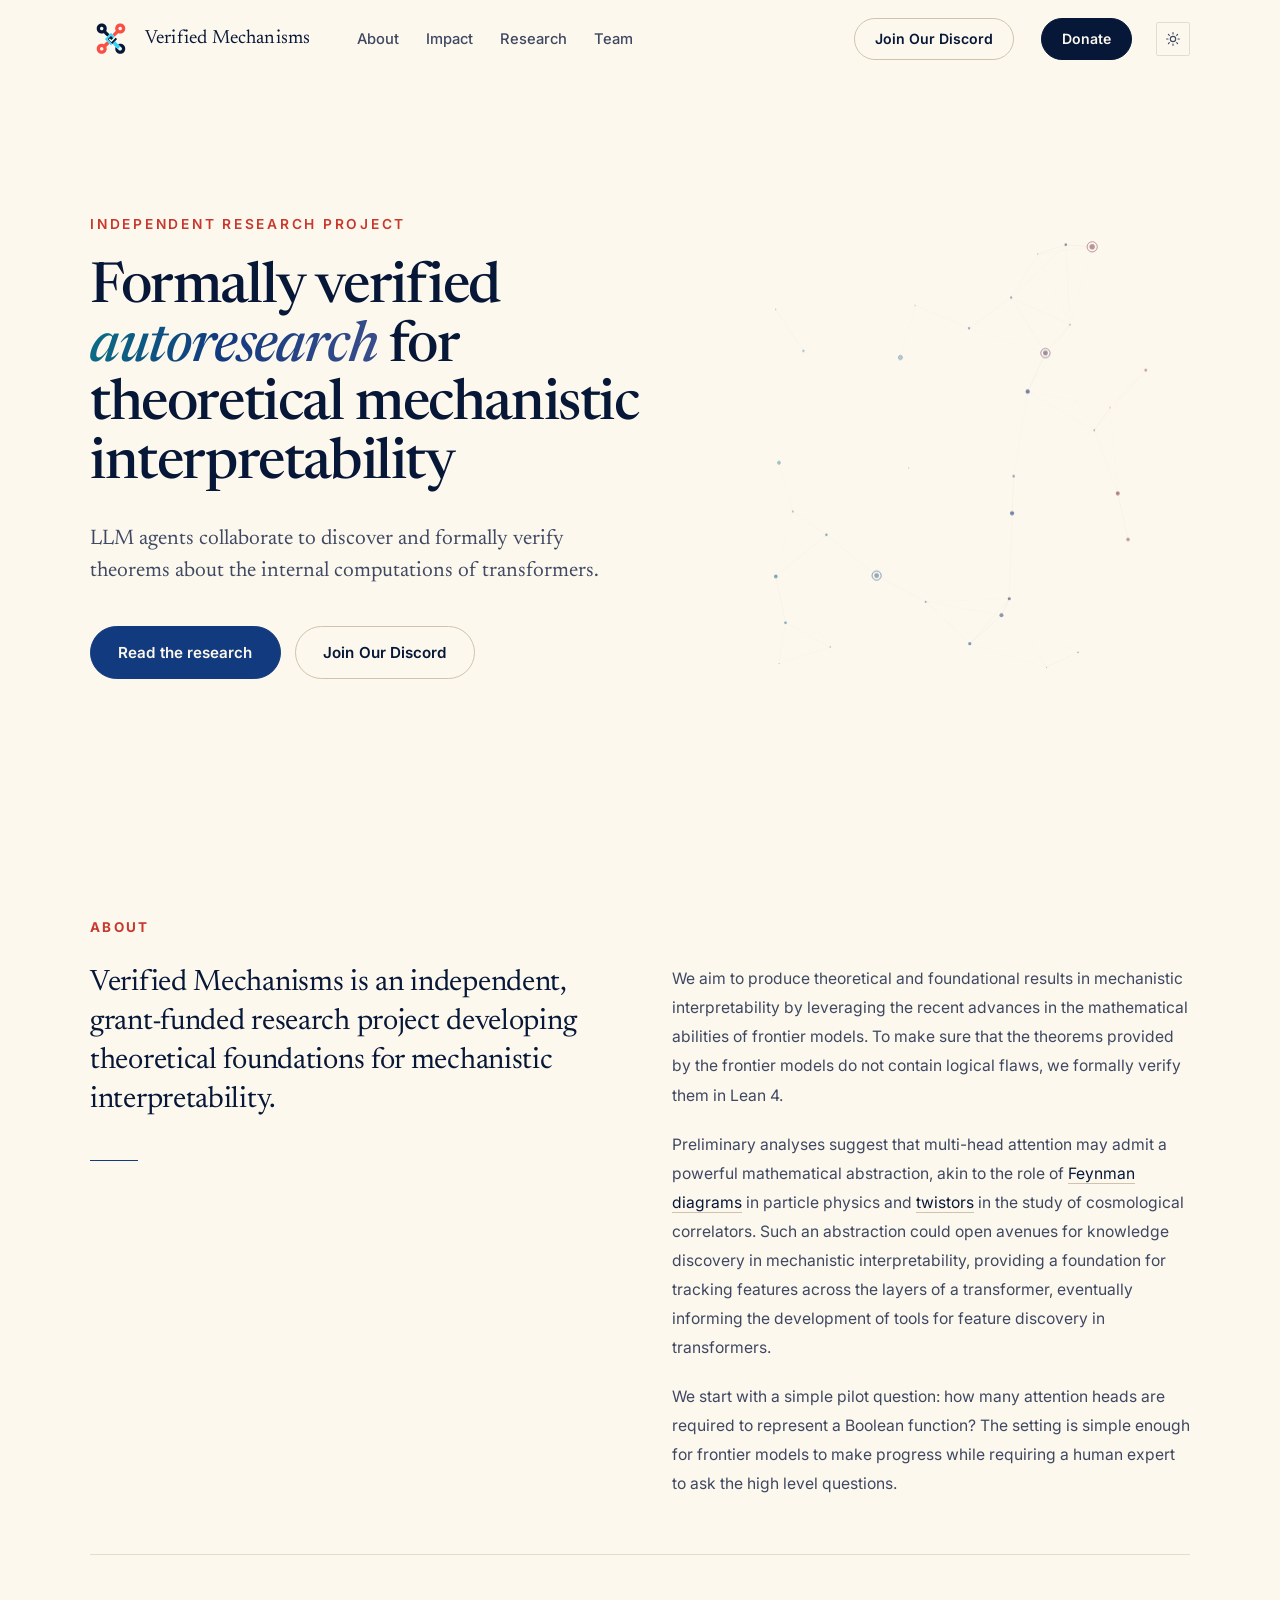
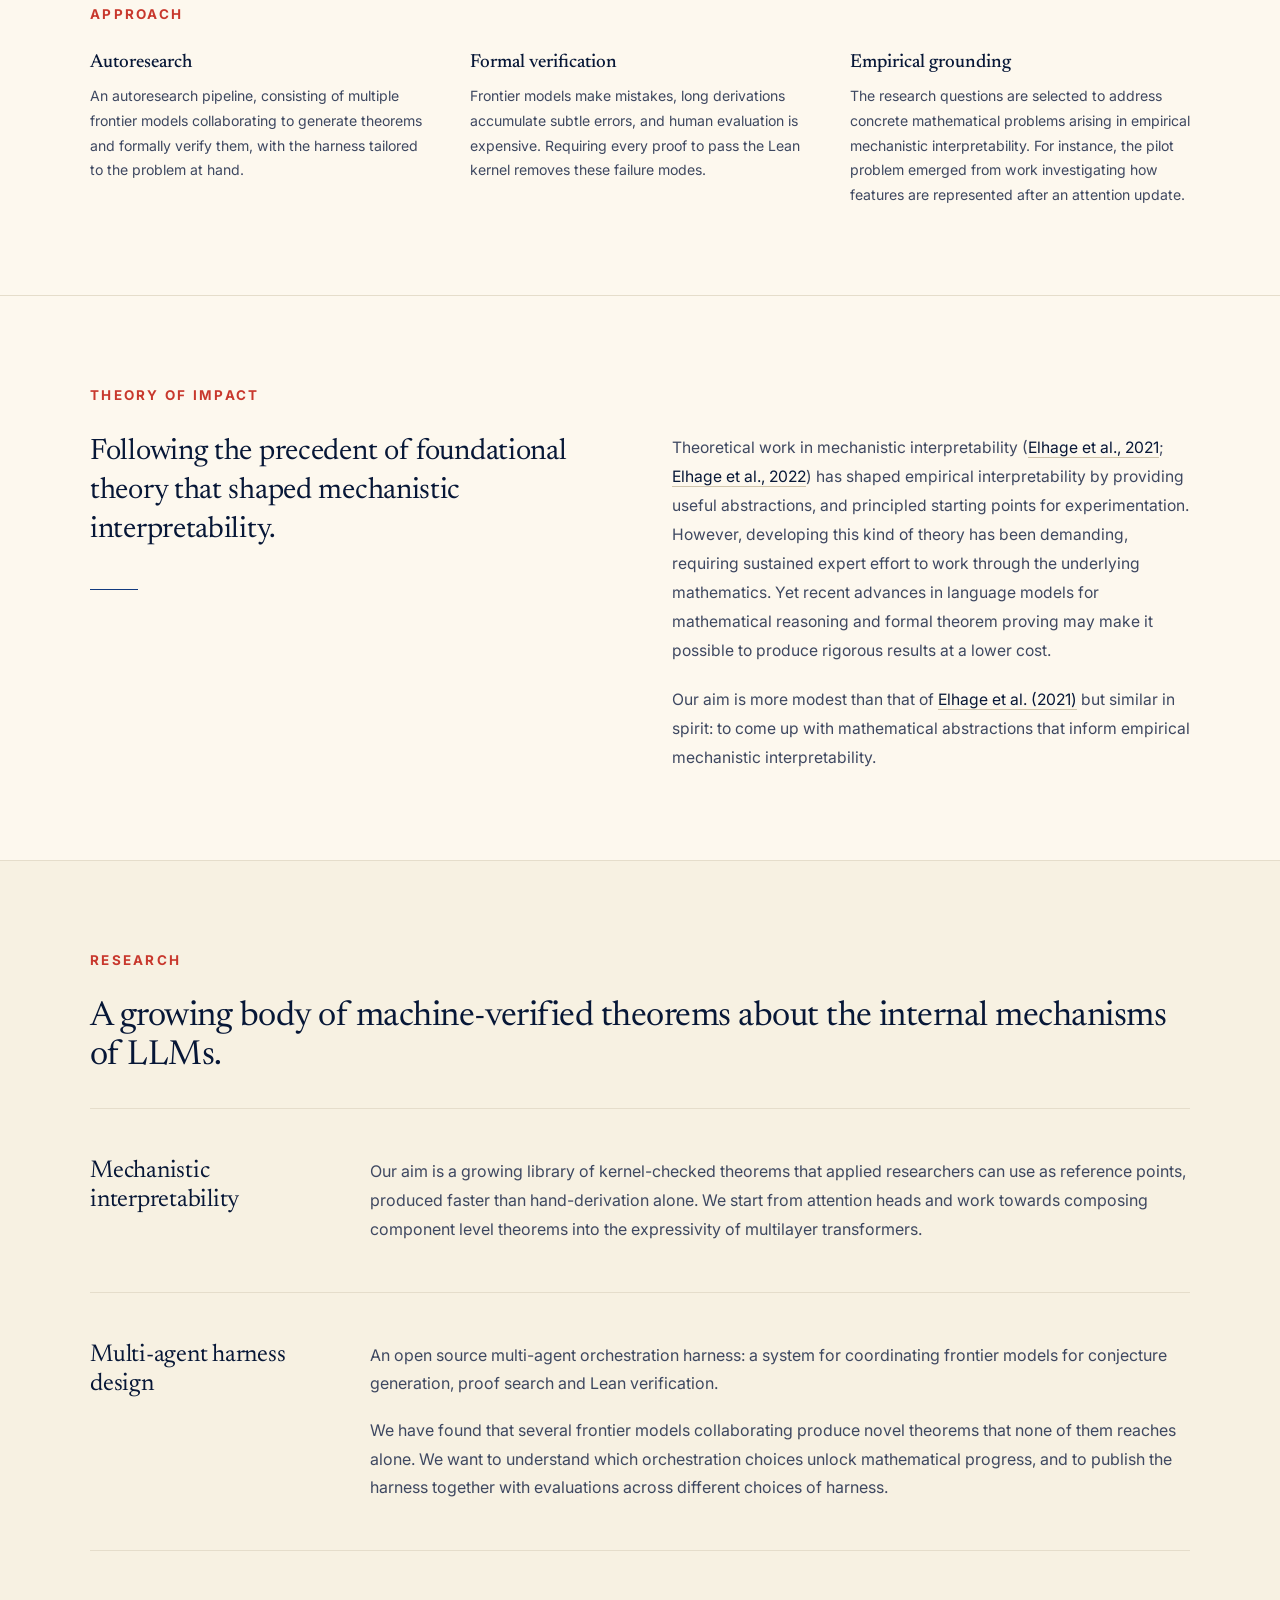
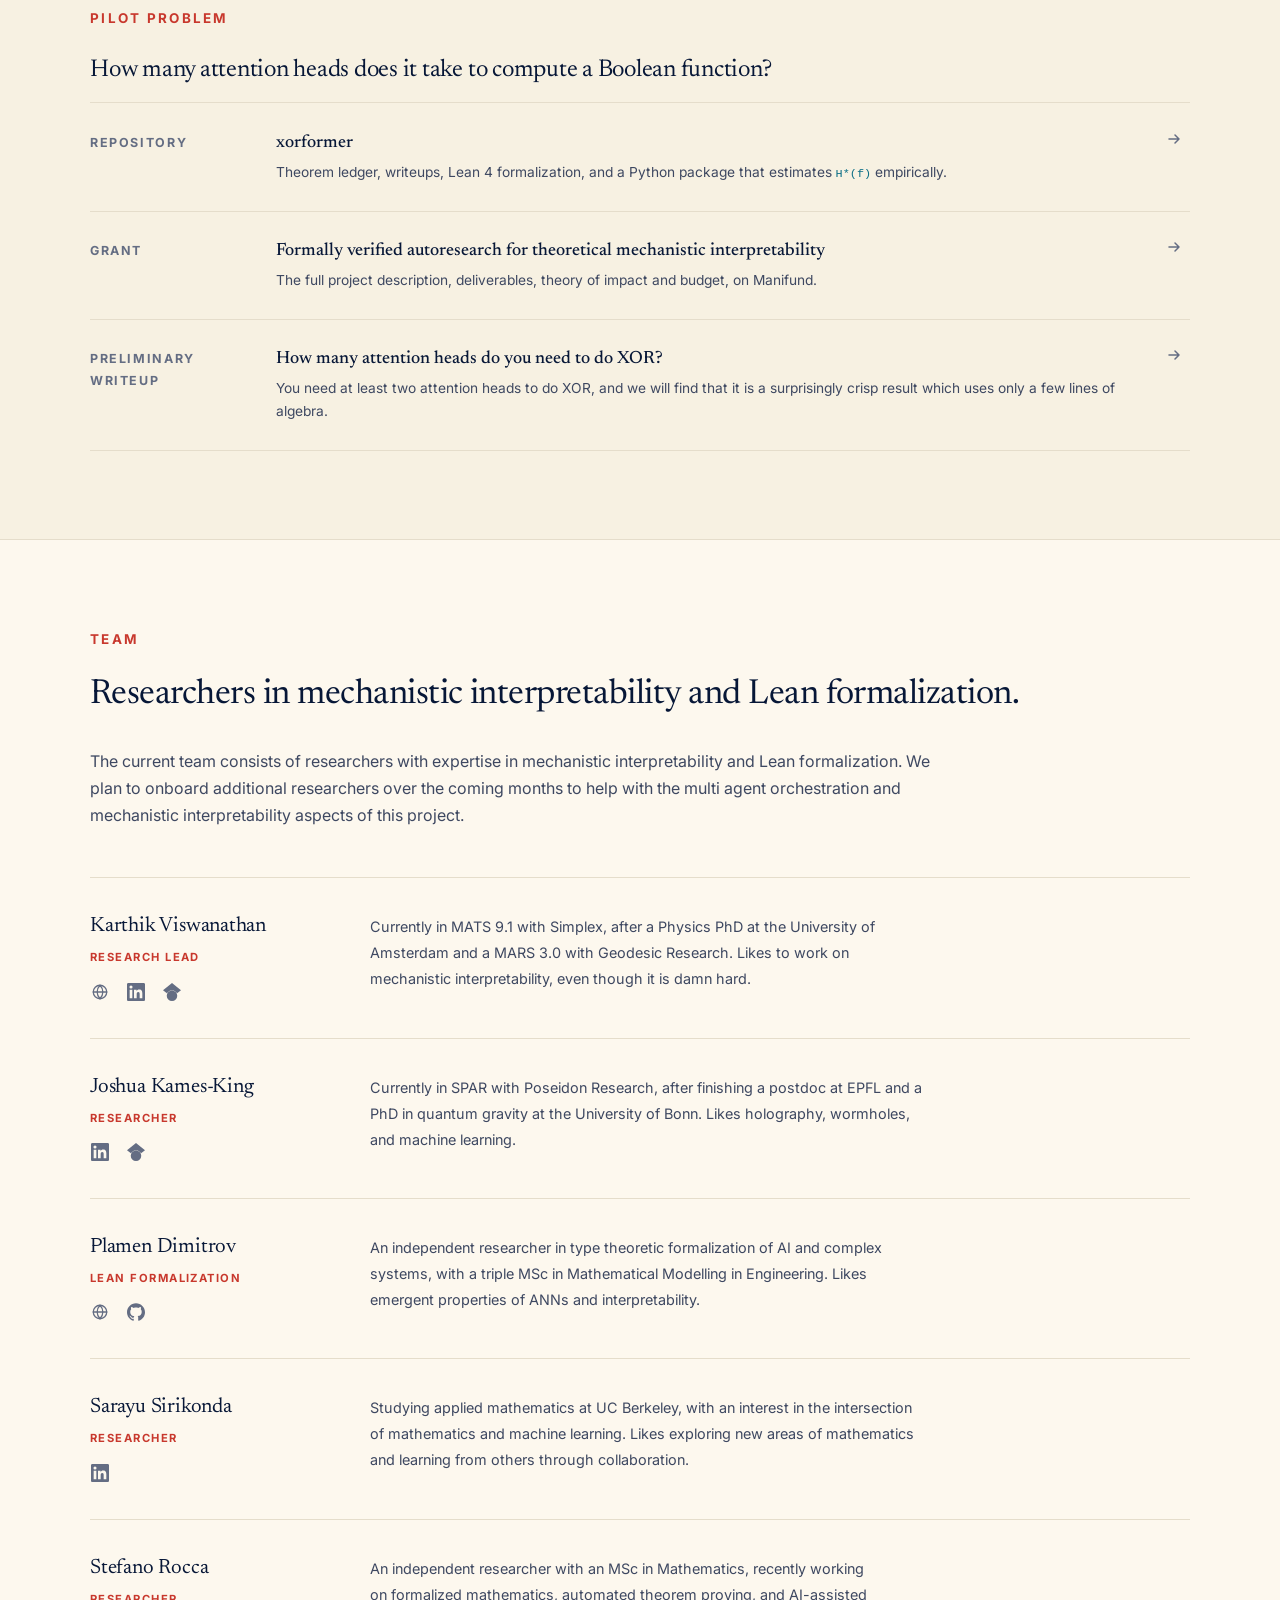
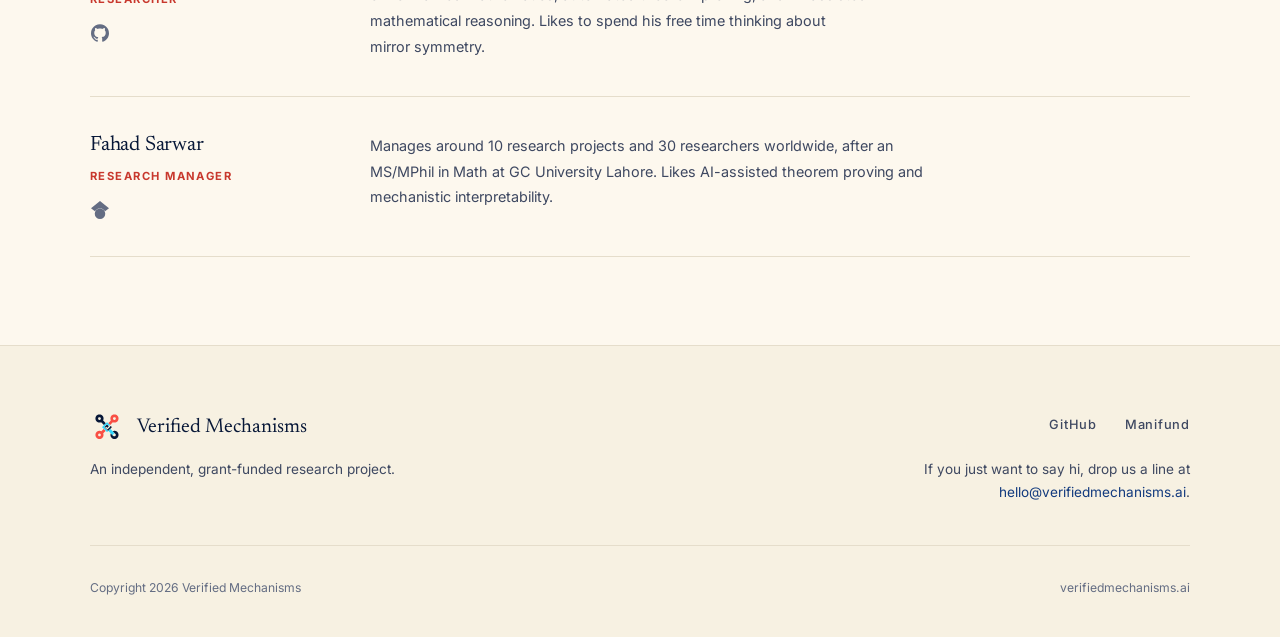
==== index.html @ 8aa796f9 "Add Stefano Rocca to the team Co-Authored-By: Claude Fable 5 <noreply@anthropic.com> Claude-Session:" ====
<!DOCTYPE html>
<html lang="en">
<head>
<meta charset="utf-8">
<meta name="viewport" content="width=device-width, initial-scale=1">
<title>Verified Mechanisms | Formalised autoresearch for mechanistic interpretability</title>
<meta name="description" content="An independent, grant-funded research project developing theoretical foundations for mechanistic interpretability. LLM agents collaborate to discover and formally verify theorems about the internal computations of transformers.">
<link rel="canonical" href="https://verifiedmechanisms.ai/">
<meta property="og:type" content="website">
<meta property="og:url" content="https://verifiedmechanisms.ai/">
<meta property="og:title" content="Verified Mechanisms">
<meta property="og:description" content="LLM agents collaborate to discover and formally verify theorems about the internal computations of transformers.">
<meta name="twitter:card" content="summary">
<meta name="theme-color" content="#05081F">
<link rel="icon" href="/assets/favicon.svg" type="image/svg+xml">
<link rel="preconnect" href="https://fonts.googleapis.com">
<link rel="preconnect" href="https://fonts.gstatic.com" crossorigin>
<link href="https://fonts.googleapis.com/css2?family=Inter:wght@400;500;600;700&family=Newsreader:ital,opsz,wght@0,6..72,300;0,6..72,400;0,6..72,500;1,6..72,400&display=swap" rel="stylesheet">
<link rel="stylesheet" href="/assets/site.css">
<script>
  // Stamp the theme before first paint so there is no flash.
  (function () {
    try {
      var t = localStorage.getItem('vm-theme');
      if (!t) t = matchMedia('(prefers-color-scheme: light)').matches ? 'light' : 'dark';
      document.documentElement.setAttribute('data-theme', t);
    } catch (e) {}
  })();
</script>
</head>
<body>
<a class="skip-link" href="#main">Skip to content</a>

<nav id="nav">
  <div class="nav-inner">
    <a class="nav-logo" href="/">
      <img class="brand-mark brand-mark--dark" src="/assets/logo.svg" alt="" width="42" height="42">
      <img class="brand-mark brand-mark--light" src="/assets/logo-light.svg" alt="" width="42" height="42">
      <span>Verified Mechanisms</span>
    </a>
    <ul class="nav-links" id="nav-links">
      <li><a href="#about">About</a></li>
      <li><a href="#impact">Impact</a></li>
      <li><a href="#research">Research</a></li>
      <li><a href="#team">Team</a></li>
      <li class="nav-cta-item--lead"><a class="nav-cta nav-cta--ghost" href="https://discord.gg/DaYmn36k" target="_blank" rel="noopener">Join Our Discord</a></li>
      <li><a class="nav-cta nav-cta--solid" href="https://manifund.org/projects/formally-verified-autoresearch-for-theoretical-mech-interp" target="_blank" rel="noopener">Donate</a></li>
    </ul>
    <div class="nav-actions">
      <button class="theme-toggle" type="button" id="theme-toggle" aria-label="Switch colour theme" title="Switch colour theme">
        <svg class="icon-moon" viewBox="0 0 24 24" fill="none" stroke="currentColor" stroke-width="1.7" stroke-linecap="round" stroke-linejoin="round" aria-hidden="true"><path d="M21 12.8A9 9 0 1 1 11.2 3a7 7 0 0 0 9.8 9.8z"/></svg>
        <svg class="icon-sun" viewBox="0 0 24 24" fill="none" stroke="currentColor" stroke-width="1.7" stroke-linecap="round" aria-hidden="true"><circle cx="12" cy="12" r="4"/><path d="M12 2.5v2M12 19.5v2M5.1 5.1l1.4 1.4M17.5 17.5l1.4 1.4M2.5 12h2M19.5 12h2M5.1 18.9l1.4-1.4M17.5 6.5l1.4-1.4"/></svg>
      </button>
      <button class="nav-toggle" type="button" aria-label="Menu" aria-expanded="false" aria-controls="nav-links">
        <span></span><span></span><span></span>
      </button>
    </div>
  </div>
</nav>

<main id="main">

  <!-- ================= hero ================= -->
  <section class="hero">
    <div class="hero-inner">
      <div class="hero-copy">
        <p class="hero-label">Independent research project</p>
        <h1 class="hero-title">Formally verified <em>autoresearch</em> for theoretical mechanistic interpretability</h1>
        <p class="hero-tagline">LLM agents collaborate to discover and formally verify theorems about the internal computations of transformers.</p>
        <div class="hero-actions">
          <a class="btn btn--primary" href="#research">Read the research</a>
          <a class="btn btn--ghost" href="https://discord.gg/DaYmn36k" target="_blank" rel="noopener">Join Our Discord</a>
        </div>
      </div>
      <figure class="hero-figure" aria-hidden="true">
        <canvas class="hero-canvas" id="hero-canvas"></canvas>
      </figure>
    </div>
  </section>

  <!-- ================= about ================= -->
  <section class="section" id="about">
    <div class="section-inner">
      <p class="section-label reveal">About</p>

      <div class="about-grid">
        <div class="reveal">
          <p class="about-statement">Verified Mechanisms is an independent, grant-funded research project developing theoretical foundations for mechanistic interpretability.</p>
          <div class="about-separator"></div>
        </div>

        <div class="about-body reveal" style="transition-delay:0.1s">
          <p>We aim to produce theoretical and foundational results in mechanistic interpretability by leveraging the recent advances in the mathematical abilities of frontier models. To make sure that the theorems provided by the frontier models do not contain logical flaws, we formally verify them in Lean 4.</p>
          <p>Preliminary analyses suggest that multi-head attention may admit a powerful mathematical abstraction, akin to the role of <a class="ref" href="https://en.wikipedia.org/wiki/Feynman_diagram" target="_blank" rel="noopener">Feynman diagrams</a> in particle physics and <a class="ref" href="https://www.quantumuniverse.nl/a-new-language-for-cosmology" target="_blank" rel="noopener">twistors</a> in the study of cosmological correlators. Such an abstraction could open avenues for knowledge discovery in mechanistic interpretability, providing a foundation for tracking features across the layers of a transformer, eventually informing the development of tools for feature discovery in transformers.</p>
          <p>We start with a simple pilot question: how many attention heads are required to represent a Boolean function? The setting is simple enough for frontier models to make progress while requiring a human expert to ask the high level questions.</p>
        </div>
      </div>

      <div class="about-approach">
        <p class="section-label reveal">Approach</p>
        <div class="approach-grid">
          <div class="reveal">
            <h3 class="approach-title">Autoresearch</h3>
            <p class="approach-desc">An autoresearch pipeline, consisting of multiple frontier models collaborating to generate theorems and formally verify them, with the harness tailored to the problem at hand.</p>
          </div>
          <div class="reveal" style="transition-delay:0.1s">
            <h3 class="approach-title">Formal verification</h3>
            <p class="approach-desc">Frontier models make mistakes, long derivations accumulate subtle errors, and human evaluation is expensive. Requiring every proof to pass the Lean kernel removes these failure modes.</p>
          </div>
          <div class="reveal" style="transition-delay:0.2s">
            <h3 class="approach-title">Empirical grounding</h3>
            <p class="approach-desc">The research questions are selected to address concrete mathematical problems arising in empirical mechanistic interpretability. For instance, the pilot problem emerged from work investigating how features are represented after an attention update.</p>
          </div>
        </div>
      </div>
    </div>
  </section>

  <!-- ================= theory of impact ================= -->
  <section class="section section--bordered" id="impact">
    <div class="section-inner">
      <p class="section-label reveal">Theory of impact</p>

      <div class="about-grid">
        <div class="reveal">
          <p class="about-statement">Following the precedent of foundational theory that shaped mechanistic interpretability.</p>
          <div class="about-separator"></div>
        </div>

        <div class="about-body reveal" style="transition-delay:0.1s">
          <p>Theoretical work in mechanistic interpretability (<a class="ref" href="https://transformer-circuits.pub/2021/framework/index.html" target="_blank" rel="noopener">Elhage et al., 2021</a>; <a class="ref" href="https://transformer-circuits.pub/2022/toy_model/index.html" target="_blank" rel="noopener">Elhage et al., 2022</a>) has shaped empirical interpretability by providing useful abstractions, and principled starting points for experimentation. However, developing this kind of theory has been demanding, requiring sustained expert effort to work through the underlying mathematics. Yet recent advances in language models for mathematical reasoning and formal theorem proving may make it possible to produce rigorous results at a lower cost.</p>
          <p>Our aim is more modest than that of <a class="ref" href="https://transformer-circuits.pub/2021/framework/index.html" target="_blank" rel="noopener">Elhage et al. (2021)</a> but similar in spirit: to come up with mathematical abstractions that inform empirical mechanistic interpretability.</p>
        </div>
      </div>
    </div>
  </section>

  <!-- ================= research ================= -->
  <section class="section section--tinted" id="research">
    <div class="section-inner">
      <p class="section-label reveal">Research</p>
      <h2 class="section-heading reveal">A growing body of machine-verified theorems about the internal mechanisms of LLMs.</h2>

      <div class="strand reveal">
        <h3 class="strand-title">Mechanistic interpretability</h3>
        <div class="strand-body">
          <p>Our aim is a growing library of kernel-checked theorems that applied researchers can use as reference points, produced faster than hand-derivation alone. We start from attention heads and work towards composing component level theorems into the expressivity of multilayer transformers.</p>
        </div>
      </div>

      <div class="strand reveal">
        <h3 class="strand-title">Multi-agent harness design</h3>
        <div class="strand-body">
          <p>An open source multi-agent orchestration harness: a system for coordinating frontier models for conjecture generation, proof search and Lean verification.</p>
          <p>We have found that several frontier models collaborating produce novel theorems that none of them reaches alone. We want to understand which orchestration choices unlock mathematical progress, and to publish the harness together with evaluations across different choices of harness.</p>
        </div>
      </div>

      <p class="section-label outputs-intro reveal">Pilot problem</p>
      <h3 class="outputs-title reveal">How many attention heads does it take to compute a Boolean function?</h3>

      <ul class="outputs-list reveal">
        <li>
          <a class="output" href="https://github.com/VerifiedMechanisms/xorformer" target="_blank" rel="noopener">
            <span class="output-kind">Repository</span>
            <span class="output-body">
              <span class="output-title">xorformer</span>
              <span class="output-desc">Theorem ledger, writeups, Lean 4 formalization, and a Python package that estimates <span class="mono">H*(f)</span> empirically.</span>
            </span>
            <span class="output-arrow"><svg viewBox="0 0 16 16" fill="none" aria-hidden="true"><path d="M3 8h10M9 4l4 4-4 4" stroke="currentColor" stroke-width="1.5" stroke-linecap="round" stroke-linejoin="round"/></svg></span>
          </a>
        </li>
        <li>
          <a class="output" href="https://manifund.org/projects/formally-verified-autoresearch-for-theoretical-mech-interp" target="_blank" rel="noopener">
            <span class="output-kind">Grant</span>
            <span class="output-body">
              <span class="output-title">Formally verified autoresearch for theoretical mechanistic interpretability</span>
              <span class="output-desc">The full project description, deliverables, theory of impact and budget, on Manifund.</span>
            </span>
            <span class="output-arrow"><svg viewBox="0 0 16 16" fill="none" aria-hidden="true"><path d="M3 8h10M9 4l4 4-4 4" stroke="currentColor" stroke-width="1.5" stroke-linecap="round" stroke-linejoin="round"/></svg></span>
          </a>
        </li>
        <li>
          <a class="output" href="https://www.lesswrong.com/posts/T66BKwSufh5SfiPHm/how-many-attention-heads-do-you-need-to-do-xor-3" target="_blank" rel="noopener">
            <span class="output-kind">Preliminary writeup</span>
            <span class="output-body">
              <span class="output-title">How many attention heads do you need to do XOR?</span>
              <span class="output-desc">You need at least two attention heads to do XOR, and we will find that it is a surprisingly crisp result which uses only a few lines of algebra.</span>
            </span>
            <span class="output-arrow"><svg viewBox="0 0 16 16" fill="none" aria-hidden="true"><path d="M3 8h10M9 4l4 4-4 4" stroke="currentColor" stroke-width="1.5" stroke-linecap="round" stroke-linejoin="round"/></svg></span>
          </a>
        </li>
      </ul>
    </div>
  </section>

  <!-- ================= team ================= -->
  <section class="section section--bordered" id="team">
    <div class="section-inner">
      <p class="section-label reveal">Team</p>
      <h2 class="section-heading reveal">Researchers in mechanistic interpretability and Lean formalization.</h2>
      <p class="section-intro reveal">The current team consists of researchers with expertise in mechanistic interpretability and Lean formalization. We plan to onboard additional researchers over the coming months to help with the multi agent orchestration and mechanistic interpretability aspects of this project.</p>

      <div class="team-grid">
        <div class="team-member reveal">
          <div>
            <h3 class="team-name"><a href="https://karthikviswanathn.github.io" target="_blank" rel="noopener">Karthik Viswanathan</a></h3>
            <p class="team-role">Research lead</p>
            <div class="team-links">
              <a href="https://karthikviswanathn.github.io" target="_blank" rel="noopener" aria-label="Website" title="Website">
                <svg class="icon-stroke" viewBox="0 0 24 24" aria-hidden="true"><circle cx="12" cy="12" r="9"/><path d="M3 12h18M12 3c2.5 2.6 3.8 5.7 3.8 9s-1.3 6.4-3.8 9c-2.5-2.6-3.8-5.7-3.8-9S9.5 5.6 12 3z"/></svg>
              </a>
              <a href="https://www.linkedin.com/in/karthik-viswanathan-6b8a0111a/" target="_blank" rel="noopener" aria-label="LinkedIn" title="LinkedIn">
                <svg viewBox="0 0 24 24" aria-hidden="true"><path d="M20.447 20.452h-3.554v-5.569c0-1.328-.027-3.037-1.852-3.037-1.853 0-2.136 1.445-2.136 2.939v5.667H9.351V9h3.414v1.561h.046c.477-.9 1.637-1.85 3.37-1.85 3.601 0 4.267 2.37 4.267 5.455v6.286zM5.337 7.433a2.062 2.062 0 1 1 0-4.125 2.062 2.062 0 0 1 0 4.125zm1.782 13.019H3.555V9h3.564v11.452zM22.225 0H1.771C.792 0 0 .774 0 1.729v20.542C0 23.227.792 24 1.771 24h20.451C23.2 24 24 23.227 24 22.271V1.729C24 .774 23.2 0 22.225 0z"/></svg>
              </a>
              <a href="https://scholar.google.com/citations?user=Qreb6HQAAAAJ" target="_blank" rel="noopener" aria-label="Google Scholar" title="Google Scholar">
                <svg viewBox="0 0 24 24" aria-hidden="true"><path d="M5.242 13.769 0 9.5 12 0l12 9.5-5.242 4.269C17.548 11.249 14.978 9.5 12 9.5s-5.548 1.749-6.758 4.269zM12 10a7 7 0 1 0 0 14 7 7 0 0 0 0-14z"/></svg>
              </a>
            </div>
          </div>
          <p class="team-bio">Currently in MATS 9.1 with Simplex, after a Physics PhD at the University of Amsterdam and a MARS 3.0 with Geodesic Research. Likes to work on mechanistic interpretability, even though it is damn hard.</p>
        </div>

        <div class="team-member reveal" style="transition-delay:0.08s">
          <div>
            <h3 class="team-name"><a href="https://scholar.google.com/citations?user=3WWQQb4AAAAJ&amp;hl=en" target="_blank" rel="noopener">Joshua Kames-King</a></h3>
            <p class="team-role">Researcher</p>
            <div class="team-links">
              <a href="https://www.linkedin.com/in/joshua-kames-king-a87919376/" target="_blank" rel="noopener" aria-label="LinkedIn" title="LinkedIn">
                <svg viewBox="0 0 24 24" aria-hidden="true"><path d="M20.447 20.452h-3.554v-5.569c0-1.328-.027-3.037-1.852-3.037-1.853 0-2.136 1.445-2.136 2.939v5.667H9.351V9h3.414v1.561h.046c.477-.9 1.637-1.85 3.37-1.85 3.601 0 4.267 2.37 4.267 5.455v6.286zM5.337 7.433a2.062 2.062 0 1 1 0-4.125 2.062 2.062 0 0 1 0 4.125zm1.782 13.019H3.555V9h3.564v11.452zM22.225 0H1.771C.792 0 0 .774 0 1.729v20.542C0 23.227.792 24 1.771 24h20.451C23.2 24 24 23.227 24 22.271V1.729C24 .774 23.2 0 22.225 0z"/></svg>
              </a>
              <a href="https://scholar.google.com/citations?user=3WWQQb4AAAAJ&amp;hl=en" target="_blank" rel="noopener" aria-label="Google Scholar" title="Google Scholar">
                <svg viewBox="0 0 24 24" aria-hidden="true"><path d="M5.242 13.769 0 9.5 12 0l12 9.5-5.242 4.269C17.548 11.249 14.978 9.5 12 9.5s-5.548 1.749-6.758 4.269zM12 10a7 7 0 1 0 0 14 7 7 0 0 0 0-14z"/></svg>
              </a>
            </div>
          </div>
          <p class="team-bio">Currently in SPAR with Poseidon Research, after finishing a postdoc at EPFL and a PhD in quantum gravity at the University of Bonn. Likes holography, wormholes, and machine learning.</p>
        </div>

        <div class="team-member reveal" style="transition-delay:0.16s">
          <div>
            <h3 class="team-name"><a href="https://github.com/pevogam" target="_blank" rel="noopener">Plamen Dimitrov</a></h3>
            <p class="team-role">Lean formalization</p>
            <div class="team-links">
              <a href="https://plamendimitrov.name/" target="_blank" rel="noopener" aria-label="Website" title="Website">
                <svg class="icon-stroke" viewBox="0 0 24 24" aria-hidden="true"><circle cx="12" cy="12" r="9"/><path d="M3 12h18M12 3c2.5 2.6 3.8 5.7 3.8 9s-1.3 6.4-3.8 9c-2.5-2.6-3.8-5.7-3.8-9S9.5 5.6 12 3z"/></svg>
              </a>
              <a href="https://github.com/pevogam" target="_blank" rel="noopener" aria-label="GitHub" title="GitHub">
                <svg viewBox="0 0 24 24" aria-hidden="true"><path d="M12 .297c-6.63 0-12 5.373-12 12 0 5.303 3.438 9.8 8.205 11.385.6.113.82-.258.82-.577 0-.285-.01-1.04-.015-2.04-3.338.724-4.042-1.61-4.042-1.61C4.422 18.07 3.633 17.7 3.633 17.7c-1.087-.744.084-.729.084-.729 1.205.084 1.838 1.236 1.838 1.236 1.07 1.835 2.809 1.305 3.495.998.108-.776.417-1.305.76-1.605-2.665-.3-5.466-1.332-5.466-5.93 0-1.31.465-2.38 1.235-3.22-.135-.303-.54-1.523.105-3.176 0 0 1.005-.322 3.3 1.23.96-.267 1.98-.399 3-.405 1.02.006 2.04.138 3 .405 2.28-1.552 3.285-1.23 3.285-1.23.645 1.653.24 2.873.12 3.176.765.84 1.23 1.91 1.23 3.22 0 4.61-2.805 5.625-5.475 5.92.42.36.81 1.096.81 2.22 0 1.606-.015 2.896-.015 3.286 0 .315.21.69.825.57C20.565 22.092 24 17.592 24 12.297c0-6.627-5.373-12-12-12"/></svg>
              </a>
            </div>
          </div>
          <p class="team-bio">An independent researcher in type theoretic formalization of AI and complex systems, with a triple MSc in Mathematical Modelling in Engineering. Likes emergent properties of ANNs and interpretability.</p>
        </div>

        <div class="team-member reveal" style="transition-delay:0.24s">
          <div>
            <h3 class="team-name">Sarayu Sirikonda</h3>
            <p class="team-role">Researcher</p>
            <div class="team-links">
              <a href="https://www.linkedin.com/in/sarayu-sirikonda/" target="_blank" rel="noopener" aria-label="LinkedIn" title="LinkedIn">
                <svg viewBox="0 0 24 24" aria-hidden="true"><path d="M20.447 20.452h-3.554v-5.569c0-1.328-.027-3.037-1.852-3.037-1.853 0-2.136 1.445-2.136 2.939v5.667H9.351V9h3.414v1.561h.046c.477-.9 1.637-1.85 3.37-1.85 3.601 0 4.267 2.37 4.267 5.455v6.286zM5.337 7.433a2.062 2.062 0 1 1 0-4.125 2.062 2.062 0 0 1 0 4.125zm1.782 13.019H3.555V9h3.564v11.452zM22.225 0H1.771C.792 0 0 .774 0 1.729v20.542C0 23.227.792 24 1.771 24h20.451C23.2 24 24 23.227 24 22.271V1.729C24 .774 23.2 0 22.225 0z"/></svg>
              </a>
            </div>
          </div>
          <p class="team-bio">Studying applied mathematics at UC Berkeley, with an interest in the intersection of mathematics and machine learning. Likes exploring new areas of mathematics and learning from others through collaboration.</p>
        </div>

        <div class="team-member reveal" style="transition-delay:0.32s">
          <div>
            <h3 class="team-name"><a href="https://github.com/ster-oc" target="_blank" rel="noopener">Stefano Rocca</a></h3>
            <p class="team-role">Researcher</p>
            <div class="team-links">
              <a href="https://github.com/ster-oc" target="_blank" rel="noopener" aria-label="GitHub" title="GitHub">
                <svg viewBox="0 0 24 24" aria-hidden="true"><path d="M12 .297c-6.63 0-12 5.373-12 12 0 5.303 3.438 9.8 8.205 11.385.6.113.82-.258.82-.577 0-.285-.01-1.04-.015-2.04-3.338.724-4.042-1.61-4.042-1.61C4.422 18.07 3.633 17.7 3.633 17.7c-1.087-.744.084-.729.084-.729 1.205.084 1.838 1.236 1.838 1.236 1.07 1.835 2.809 1.305 3.495.998.108-.776.417-1.305.76-1.605-2.665-.3-5.466-1.332-5.466-5.93 0-1.31.465-2.38 1.235-3.22-.135-.303-.54-1.523.105-3.176 0 0 1.005-.322 3.3 1.23.96-.267 1.98-.399 3-.405 1.02.006 2.04.138 3 .405 2.28-1.552 3.285-1.23 3.285-1.23.645 1.653.24 2.873.12 3.176.765.84 1.23 1.91 1.23 3.22 0 4.61-2.805 5.625-5.475 5.92.42.36.81 1.096.81 2.22 0 1.606-.015 2.896-.015 3.286 0 .315.21.69.825.57C20.565 22.092 24 17.592 24 12.297c0-6.627-5.373-12-12-12"/></svg>
              </a>
            </div>
          </div>
          <p class="team-bio">An independent researcher with an MSc in Mathematics, recently working on formalized mathematics, automated theorem proving, and AI-assisted mathematical reasoning. Likes to spend his free time thinking about mirror symmetry.</p>
        </div>

        <div class="team-member reveal" style="transition-delay:0.4s">
          <div>
            <h3 class="team-name"><a href="https://scholar.google.com/citations?user=241-M6AAAAAJ&amp;hl=en" target="_blank" rel="noopener">Fahad Sarwar</a></h3>
            <p class="team-role">Research manager</p>
            <div class="team-links">
              <a href="https://scholar.google.com/citations?user=241-M6AAAAAJ&amp;hl=en" target="_blank" rel="noopener" aria-label="Google Scholar" title="Google Scholar">
                <svg viewBox="0 0 24 24" aria-hidden="true"><path d="M5.242 13.769 0 9.5 12 0l12 9.5-5.242 4.269C17.548 11.249 14.978 9.5 12 9.5s-5.548 1.749-6.758 4.269zM12 10a7 7 0 1 0 0 14 7 7 0 0 0 0-14z"/></svg>
              </a>
            </div>
          </div>
          <p class="team-bio">Manages around 10 research projects and 30 researchers worldwide, after an MS/MPhil in Math at GC University Lahore. Likes AI-assisted theorem proving and mechanistic interpretability.</p>
        </div>
      </div>
    </div>
  </section>

</main>

<footer>
  <div class="footer-inner">
    <div class="footer-top">
      <span class="footer-brand">
          <img class="brand-mark brand-mark--dark" src="/assets/logo.svg" alt="" width="34" height="34">
          <img class="brand-mark brand-mark--light" src="/assets/logo-light.svg" alt="" width="34" height="34">
          Verified Mechanisms
        </span>
      <ul class="footer-links">
        <li><a href="https://github.com/VerifiedMechanisms/xorformer" target="_blank" rel="noopener">GitHub</a></li>
        <li><a href="https://manifund.org/projects/formally-verified-autoresearch-for-theoretical-mech-interp" target="_blank" rel="noopener">Manifund</a></li>
      </ul>
      <p class="footer-blurb">An independent, grant-funded research project.</p>
      <p class="footer-blurb footer-blurb--right">If you just want to say hi, drop us a line at <a href="mailto:hello@verifiedmechanisms.ai">hello@verifiedmechanisms.ai</a>.</p>
    </div>
    <div class="footer-bottom">
      <p>Copyright 2026 Verified Mechanisms</p>
      <p>verifiedmechanisms.ai</p>
    </div>
  </div>
</footer>

<script src="/assets/site.js" defer></script>
<script src="/assets/hero.js" defer></script>
</body>
</html>
---- assets/site.css ----
/* Verified Mechanisms — verifiedmechanisms.ai */

/* ---------- theme tokens ----------
   Dark is the default. JS stamps data-theme on <html>; the media query below
   is the no-JS fallback. Hues stay in one cool band: cyan 190, blue 219,
   violet 243. No warm accent. */

:root {
  --bg: #05081F;
  --bg-2: #0A0E2A;
  --surface: #0D1138;
  --surface-2: #141B42;
  --border: #232C5C;
  --border-lit: #2D2F6D;

  --text: #E8EAF6;
  --text-dim: #A6ABD4;
  --text-mute: #7C82B4;

  --blue: #6E9BF0;
  --violet: #9B97E8;
  --cyan: #4FD8F5;
  --accent: var(--blue);
  --eyebrow: var(--violet);

  --card-bg: rgba(255, 255, 255, 0.02);
  --card-bg-hover: rgba(255, 255, 255, 0.035);
  --code-bg: rgba(79, 216, 245, 0.05);
  --note-bg: rgba(155, 151, 232, 0.07);
  --glow-a: rgba(155, 151, 232, 0.14);
  --glow-b: rgba(79, 216, 245, 0.08);
  --btn-shadow: rgba(110, 155, 240, 0.28);
  --nav-bg: rgba(5, 8, 31, 0.88);

  --font-display: 'Newsreader', Georgia, 'Times New Roman', serif;
  --font-body: 'Inter', -apple-system, BlinkMacSystemFont, 'Segoe UI', sans-serif;
  --font-mono: ui-monospace, SFMono-Regular, 'SF Mono', Menlo, Consolas, monospace;

  --ease: cubic-bezier(0.23, 1, 0.32, 1);
  --gutter: 3rem;
  --maxw: 1100px;

  color-scheme: dark;
}

/* Light is the original mark's own world: cream ground #FDF8EE, navy ink
   #071737, coral #F94F44, cyan #31D5FC. Coral and cyan are too light to
   carry text on cream, so text uses darkened steps of the same hues. */
:root[data-theme="light"] {
  --bg: #FDF8EE;
  --bg-2: #F7F1E2;
  --surface: #FFFFFF;
  --surface-2: #FBF6EA;
  --border: #E5DDCB;
  --border-lit: #CFC4AB;

  --text: #071737;
  --text-dim: #3E4861;
  --text-mute: #646D83;

  --blue: #123A7E;
  --violet: #3A4E8C;
  --cyan: #0B6E86;
  --eyebrow: #C8382D;

  --card-bg: rgba(7, 23, 55, 0.018);
  --card-bg-hover: rgba(7, 23, 55, 0.04);
  --code-bg: rgba(11, 110, 134, 0.07);
  --note-bg: rgba(200, 56, 45, 0.06);
  --glow-a: rgba(200, 56, 45, 0.07);
  --glow-b: rgba(11, 110, 134, 0.07);
  --btn-shadow: rgba(7, 23, 55, 0.22);
  --nav-bg: rgba(253, 248, 238, 0.92);

  color-scheme: light;
}

/* no-JS fallback: honour the OS preference */
@media (prefers-color-scheme: light) {
  :root:not([data-theme]) {
    --bg: #FDF8EE; --bg-2: #F7F1E2; --surface: #FFFFFF; --surface-2: #FBF6EA;
    --border: #E5DDCB; --border-lit: #CFC4AB;
    --text: #071737; --text-dim: #3E4861; --text-mute: #646D83;
    --blue: #123A7E; --violet: #3A4E8C; --cyan: #0B6E86; --eyebrow: #C8382D;
    --card-bg: rgba(7, 23, 55, 0.018); --card-bg-hover: rgba(7, 23, 55, 0.04);
    --code-bg: rgba(11, 110, 134, 0.07); --note-bg: rgba(200, 56, 45, 0.06);
    --glow-a: rgba(200, 56, 45, 0.07); --glow-b: rgba(11, 110, 134, 0.07);
    --btn-shadow: rgba(7, 23, 55, 0.22); --nav-bg: rgba(253, 248, 238, 0.92);
    color-scheme: light;
  }
}

*, *::before, *::after { box-sizing: border-box; }

html {
  font-size: 16px;
  scroll-behavior: smooth;
  -webkit-text-size-adjust: 100%;
}

body {
  margin: 0;
  background: var(--bg);
  color: var(--text);
  font-family: var(--font-body);
  font-weight: 400;
  line-height: 1.7;
  -webkit-font-smoothing: antialiased;
  -moz-osx-font-smoothing: grayscale;
  overflow-x: hidden;
  transition: background 0.3s var(--ease), color 0.3s var(--ease);
}

img, svg { max-width: 100%; }
::selection { background: var(--accent); color: var(--bg); }

a {
  color: var(--accent);
  text-decoration: none;
  transition: color 0.25s var(--ease);
}
a:hover { color: var(--cyan); }

:focus-visible { outline: 2px solid var(--accent); outline-offset: 3px; }

.skip-link {
  position: absolute;
  left: -9999px;
  top: 0;
  background: var(--surface-2);
  color: var(--text);
  padding: 0.75rem 1.25rem;
  z-index: 100;
}
.skip-link:focus { left: 0; }

/* inline link inside prose, so it reads as a citation not a button */
.ref {
  color: var(--text);
  border-bottom: 1px solid var(--border-lit);
  transition: border-color 0.25s var(--ease), color 0.25s var(--ease);
}
.ref:hover { color: var(--accent); border-bottom-color: var(--accent); }

/* ---------- nav ---------- */

nav {
  position: fixed;
  inset: 0 0 auto 0;
  z-index: 50;
  padding: 1.1rem var(--gutter);
  transition: padding 0.3s var(--ease), background 0.3s var(--ease),
              box-shadow 0.3s var(--ease);
}
nav.scrolled {
  padding: 0.7rem var(--gutter);
  background: var(--nav-bg);
  backdrop-filter: blur(12px);
  -webkit-backdrop-filter: blur(12px);
  box-shadow: 0 1px 0 var(--border);
}

.nav-inner {
  max-width: var(--maxw);
  margin: 0 auto;
  display: flex;
  align-items: center;
  justify-content: space-between;
  gap: 1.5rem;
}

.nav-logo {
  display: inline-flex;
  align-items: center;
  gap: 0.8rem;
  color: var(--text);
  font-family: var(--font-display);
  font-size: 1.2rem;
  font-weight: 400;
  letter-spacing: 0.01em;
  white-space: nowrap;
}
.nav-logo:hover { color: var(--text); }
.brand-mark { width: 42px; height: 42px; display: block; flex: none; }

.nav-links {
  flex: 1 1 auto;
  display: flex;
  align-items: center;
  gap: 1.7rem;
  list-style: none;
  margin: 0 0 0 1.4rem;
  padding: 0;
}
.nav-links a {
  color: var(--text-dim);
  font-size: 0.92rem;
  font-weight: 500;
}
.nav-links a:hover { color: var(--text); }

/* Pill CTAs live inside the link list so the mobile menu inherits them as rows;
   the lead item's auto margin pushes the pair to the right edge on desktop. */
.nav-cta-item--lead { margin-left: auto; }
.nav-links a.nav-cta {
  display: inline-flex;
  align-items: center;
  padding: 0.52rem 1.25rem;
  border-radius: 999px;
  font-size: 0.88rem;
  font-weight: 600;
  transition: background 0.25s var(--ease), border-color 0.25s var(--ease),
              color 0.25s var(--ease);
}
.nav-links a.nav-cta--ghost { color: var(--text); border: 1px solid var(--border-lit); }
.nav-links a.nav-cta--ghost:hover { color: var(--accent); border-color: var(--accent); }
.nav-links a.nav-cta--solid { color: var(--bg); background: var(--text); border: 1px solid var(--text); }
.nav-links a.nav-cta--solid:hover { color: var(--bg); background: var(--accent); border-color: var(--accent); }

.theme-toggle {
  display: inline-flex;
  align-items: center;
  justify-content: center;
  width: 34px;
  height: 34px;
  padding: 0;
  background: none;
  border: 1px solid var(--border);
  border-radius: 2px;
  color: var(--text-dim);
  cursor: pointer;
  transition: color 0.25s var(--ease), border-color 0.25s var(--ease);
}
.theme-toggle:hover { color: var(--accent); border-color: var(--accent); }
.theme-toggle svg { width: 16px; height: 16px; display: block; }
.theme-toggle .icon-sun { display: none; }
:root[data-theme="light"] .theme-toggle .icon-sun { display: block; }
:root[data-theme="light"] .theme-toggle .icon-moon { display: none; }
@media (prefers-color-scheme: light) {
  :root:not([data-theme]) .theme-toggle .icon-sun { display: block; }
  :root:not([data-theme]) .theme-toggle .icon-moon { display: none; }
}

/* light/dark logo pair */
.brand-mark--light { display: none; }
:root[data-theme="light"] .brand-mark--dark { display: none; }
:root[data-theme="light"] .brand-mark--light { display: block; }
@media (prefers-color-scheme: light) {
  :root:not([data-theme]) .brand-mark--dark { display: none; }
  :root:not([data-theme]) .brand-mark--light { display: block; }
}

.nav-toggle {
  display: none;
  flex-direction: column;
  justify-content: center;
  gap: 5px;
  width: 34px;
  height: 34px;
  padding: 0;
  background: none;
  border: 0;
  cursor: pointer;
}
.nav-toggle span {
  display: block;
  height: 1.5px;
  width: 22px;
  background: var(--text);
  transition: transform 0.3s var(--ease), opacity 0.2s var(--ease);
}
.nav-toggle[aria-expanded="true"] span:nth-child(1) { transform: translateY(6.5px) rotate(45deg); }
.nav-toggle[aria-expanded="true"] span:nth-child(2) { opacity: 0; }
.nav-toggle[aria-expanded="true"] span:nth-child(3) { transform: translateY(-6.5px) rotate(-45deg); }

.nav-actions { display: flex; align-items: center; gap: 1rem; }

/* ---------- hero ---------- */

/* Editorial split: display serif left, the node network as a captioned
   figure right, on a flat ground. */
.hero {
  position: relative;
  min-height: 92svh;
  display: flex;
  align-items: center;
  padding: 8.5rem var(--gutter) 4.5rem;
}
.hero-inner {
  max-width: var(--maxw);
  margin: 0 auto;
  width: 100%;
  display: grid;
  grid-template-columns: minmax(0, 7fr) minmax(0, 5fr);
  gap: clamp(2.5rem, 6vw, 5rem);
  align-items: center;
}

.hero-label {
  font-size: 0.86rem;
  font-weight: 600;
  letter-spacing: 0.2em;
  text-transform: uppercase;
  color: var(--eyebrow);
  margin: 0 0 1.5rem;
}

.hero-title {
  font-family: var(--font-display);
  font-size: clamp(2.15rem, 4.4vw, 3.7rem);
  font-weight: 500;
  line-height: 1.04;
  letter-spacing: -0.025em;
  margin: 0 0 1.75rem;
  text-wrap: balance;
}
.hero-title em {
  font-style: italic;
  font-weight: 500;
  background: linear-gradient(100deg, var(--cyan), var(--blue) 45%, var(--violet));
  -webkit-background-clip: text;
  background-clip: text;
  color: transparent;
}

/* A 300-weight serif holds up as light-on-dark, but reads grey as dark-on-cream. */
:root[data-theme="light"] .page-title { font-weight: 400; }
@media (prefers-color-scheme: light) {
  :root:not([data-theme]) .page-title { font-weight: 400; }
}

.hero-tagline {
  font-family: var(--font-display);
  font-size: clamp(1.08rem, 1.7vw, 1.32rem);
  line-height: 1.55;
  color: var(--text-dim);
  max-width: 46ch;
  margin: 0;
}

.hero-actions { display: flex; flex-wrap: wrap; gap: 0.9rem; margin-top: 2.4rem; }

.hero-figure { position: relative; margin: 0; min-width: 0; }
.hero-canvas { display: block; width: 100%; aspect-ratio: 1 / 1.04; }

/* ---------- buttons ---------- */

.btn {
  display: inline-flex;
  align-items: center;
  gap: 0.6rem;
  padding: 0.78rem 1.7rem;
  border-radius: 999px;
  border: 1px solid var(--accent);
  font-family: var(--font-body);
  font-size: 0.95rem;
  font-weight: 600;
  letter-spacing: 0.005em;
  transition: transform 0.3s var(--ease), box-shadow 0.3s var(--ease),
              background 0.3s var(--ease), color 0.3s var(--ease);
}
.btn--primary { background: var(--accent); color: var(--bg); }
.btn--primary:hover {
  color: var(--bg);
  transform: translateY(-2px);
  box-shadow: 0 8px 28px var(--btn-shadow);
}
.btn--ghost { background: transparent; color: var(--text); border-color: var(--border-lit); }
.btn--ghost:hover { color: var(--text); border-color: var(--accent); transform: translateY(-2px); }

/* ---------- sections ---------- */

.section { padding: 5.5rem var(--gutter); }
.section-inner { max-width: var(--maxw); margin: 0 auto; }
.section--bordered { border-top: 1px solid var(--border); }
.section--tinted { background: var(--bg-2); border-top: 1px solid var(--border); }

.section-label {
  font-size: 0.84rem;
  font-weight: 700;
  letter-spacing: 0.17em;
  text-transform: uppercase;
  color: var(--eyebrow);
  margin: 0 0 1.6rem;
}

.section-heading {
  font-family: var(--font-display);
  font-size: clamp(1.6rem, 2.7vw, 2.3rem);
  font-weight: 400;
  line-height: 1.14;
  letter-spacing: -0.015em;
  margin: 0 0 2rem;
}

.section-intro { color: var(--text-dim); max-width: 84ch; margin: 0 0 3rem; }

/* ---------- about ---------- */

.about-grid {
  display: grid;
  grid-template-columns: 1fr 1fr;
  gap: 4rem;
  align-items: start;
}
.about-statement {
  font-family: var(--font-display);
  font-size: clamp(1.35rem, 2.3vw, 1.85rem);
  font-weight: 400;
  line-height: 1.32;
  letter-spacing: -0.01em;
  margin: 0;
}
.about-body { font-size: 0.98rem; line-height: 1.85; color: var(--text-dim); margin: 0; }
.about-body p { margin: 0; }
.about-body p + p { margin-top: 1.25rem; }

.about-separator { width: 48px; height: 1px; background: var(--accent); margin: 2.5rem 0 0; }

.about-approach {
  border-top: 1px solid var(--border);
  padding-top: 3rem;
  margin-top: 3.5rem;
}
.approach-grid { display: grid; grid-template-columns: repeat(3, 1fr); gap: 2.5rem; }
.approach-title {
  font-family: var(--font-display);
  font-size: 1.18rem;
  font-weight: 500;
  line-height: 1.25;
  margin: 0 0 0.6rem;
}
.approach-desc { font-size: 0.88rem; line-height: 1.75; color: var(--text-dim); margin: 0; }

/* ---------- research ---------- */

.strand {
  display: grid;
  grid-template-columns: 14rem 1fr;
  gap: 3.5rem;
  align-items: start;
  padding: 3rem 0;
  border-top: 1px solid var(--border);
}
.strand:last-of-type { border-bottom: 1px solid var(--border); }
.strand-title {
  font-family: var(--font-display);
  font-size: clamp(1.25rem, 1.9vw, 1.6rem);
  font-weight: 400;
  line-height: 1.2;
  letter-spacing: -0.01em;
  margin: 0;
}
.strand-body { margin: 0; }
.strand-body p { margin: 0; color: var(--text-dim); font-size: 1rem; line-height: 1.8; max-width: 82ch; }
.strand-body p + p { margin-top: 1.1rem; }

.card-link {
  display: inline-flex;
  align-items: center;
  gap: 0.4rem;
  margin-top: 1.5rem;
  font-size: 0.78rem;
  font-weight: 600;
  letter-spacing: 0.06em;
  text-transform: uppercase;
  transition: gap 0.3s var(--ease), color 0.25s var(--ease);
}
.card-link:hover { gap: 0.75rem; }
.card-link svg { width: 14px; height: 14px; flex: none; }

.mono { font-family: var(--font-mono); font-size: 0.86em; color: var(--cyan); }

/* ---------- outputs ---------- */

.outputs-intro { margin: 3.5rem 0 0; }
.outputs-title {
  font-family: var(--font-display);
  font-size: clamp(1.25rem, 1.9vw, 1.6rem);
  font-weight: 400;
  line-height: 1.2;
  letter-spacing: -0.01em;
  margin: 1.6rem 0 0;
}
.outputs-list { list-style: none; margin: 1.1rem 0 0; padding: 0; border-top: 1px solid var(--border); }
.output {
  display: flex;
  align-items: baseline;
  gap: 2rem;
  padding: 1.7rem 0.5rem 1.7rem 0;
  border-bottom: 1px solid var(--border);
  transition: padding-left 0.35s var(--ease), background 0.35s var(--ease);
}
.output:hover { padding-left: 0.9rem; background: var(--card-bg); }
.output-kind {
  flex: none;
  width: 9.6rem;
  font-size: 0.78rem;
  font-weight: 700;
  letter-spacing: 0.13em;
  text-transform: uppercase;
  color: var(--text-mute);
}
.output-body { flex: 1 1 auto; min-width: 0; }
.output-title {
  display: block;
  font-family: var(--font-display);
  font-size: 1.12rem;
  font-weight: 500;
  line-height: 1.3;
  margin: 0 0 0.35rem;
  color: var(--text);
  transition: color 0.25s var(--ease);
}
.output:hover .output-title { color: var(--accent); }
.output-desc {
  display: block;
  font-size: 0.86rem;
  line-height: 1.65;
  color: var(--text-dim);
  margin: 0;
}
.output-arrow {
  flex: none;
  color: var(--text-mute);
  transition: transform 0.35s var(--ease), color 0.35s var(--ease);
}
.output:hover .output-arrow { transform: translateX(5px); color: var(--accent); }
.output-arrow svg { width: 16px; height: 16px; display: block; }

/* ---------- team ---------- */

/* With the portraits gone a centred three-up grid has nothing holding it to an
   axis, so the roster takes the Research section's row grammar instead: name
   and role in the left column, bio and links in the right, hairline between. */
.team-grid { margin-top: 3rem; }
.team-member {
  display: grid;
  grid-template-columns: 14rem 1fr;
  gap: 3.5rem;
  align-items: start;
  padding: 2.25rem 0;
  border-top: 1px solid var(--border);
}
.team-member:last-of-type { border-bottom: 1px solid var(--border); }

.team-name {
  font-family: var(--font-display);
  font-size: 1.3rem;
  font-weight: 400;
  line-height: 1.25;
  letter-spacing: -0.01em;
  margin: 0 0 0.5rem;
}
.team-name a { color: var(--text); transition: color 0.25s var(--ease); }
.team-name a:hover { color: var(--accent); }
.team-role {
  font-size: 0.7rem;
  font-weight: 700;
  letter-spacing: 0.13em;
  text-transform: uppercase;
  color: var(--eyebrow);
  margin: 0;
}
.team-bio {
  max-width: 62ch;
  font-size: 0.9rem;
  line-height: 1.8;
  color: var(--text-dim);
  text-wrap: pretty;
  margin: 0;
}

/* Same set as karthikviswanathn.github.io (Font Awesome brands + Academicons),
   drawn inline rather than pulling in two icon fonts for six glyphs. */
.team-links {
  display: flex;
  flex-wrap: wrap;
  gap: 1rem;
  margin-top: 0.9rem;
}
.team-links a {
  display: inline-flex;
  align-items: center;
  justify-content: center;
  width: 20px;
  height: 20px;
  color: var(--text-mute);
  transition: color 0.25s var(--ease), transform 0.25s var(--ease);
}
.team-links a:hover { color: var(--accent); transform: translateY(-2px); }
.team-links svg { width: 18px; height: 18px; display: block; fill: currentColor; }
.team-links svg.icon-stroke {
  fill: none;
  stroke: currentColor;
  stroke-width: 1.7;
  stroke-linecap: round;
  stroke-linejoin: round;
}

/* ---------- careers ---------- */

.careers-inner { max-width: 880px; margin: 0 auto; }
.careers-heading {
  font-family: var(--font-display);
  font-size: clamp(1.6rem, 2.8vw, 2.4rem);
  font-weight: 400;
  line-height: 1.14;
  letter-spacing: -0.015em;
  margin: 0 0 1.5rem;
}
.careers-body { color: var(--text-dim); margin: 0 0 1.1rem; }
.careers-body strong { color: var(--text); font-weight: 600; }
.careers-body--deadline { margin: 0 0 3rem; }

.careers-list { margin: 0 0 1.4rem; padding: 0; list-style: none; }
.careers-list li {
  position: relative;
  padding: 0 0 0 1.5rem;
  margin-bottom: 0.55rem;
  color: var(--text-dim);
  line-height: 1.7;
}
.careers-list li::before {
  content: '';
  position: absolute;
  left: 0;
  top: 0.72em;
  width: 6px;
  height: 6px;
  border: 1px solid var(--accent);
  transform: rotate(45deg);
}

.roles-grid { display: grid; grid-template-columns: repeat(2, 1fr); gap: 1.5rem; }
.role-card {
  position: relative;
  display: flex;
  flex-direction: column;
  padding: 2rem 1.9rem;
  background: var(--card-bg);
  border: 1px solid var(--border);
  border-radius: 2px;
  transition: transform 0.4s var(--ease), border-color 0.4s var(--ease),
              background 0.4s var(--ease);
}
.role-card:hover {
  transform: translateY(-4px);
  border-color: var(--border-lit);
  background: var(--card-bg-hover);
}
.role-status {
  font-size: 0.78rem;
  font-weight: 700;
  letter-spacing: 0.13em;
  text-transform: uppercase;
  color: var(--cyan);
  margin: 0 0 0.9rem;
}
.role-title {
  font-family: var(--font-display);
  font-size: 1.35rem;
  font-weight: 500;
  line-height: 1.25;
  margin: 0 0 0.7rem;
  color: var(--accent);
  transition: color 0.25s var(--ease);
}
.role-card:hover .role-title { color: var(--cyan); }
.role-desc { font-size: 0.88rem; line-height: 1.75; color: var(--text-dim); margin: 0; }

/* Footer row inside a role card: details link left, apply button right.
   The card-link's ::after stretches over the card so the whole card stays
   clickable; the apply button sits above it. */
.role-foot {
  margin-top: auto;
  padding-top: 1.6rem;
  display: flex;
  align-items: center;
  justify-content: space-between;
  gap: 1rem;
  flex-wrap: wrap;
}
.role-foot .card-link { margin-top: 0; }
.role-card .card-link::after { content: ""; position: absolute; inset: 0; }
.btn--card { position: relative; z-index: 1; padding: 0.5rem 1.25rem; font-size: 0.85rem; }

.process {
  margin-top: 3rem;
  padding-top: 2rem;
  border-top: 1px solid var(--border);
  font-size: 0.85rem;
  color: var(--text-dim);
}
.process strong { color: var(--text); font-weight: 600; }

/* ---------- footer ---------- */

footer {
  padding: 4rem var(--gutter) 2.5rem;
  border-top: 1px solid var(--border);
  background: var(--bg-2);
}
.footer-inner { max-width: var(--maxw); margin: 0 auto; }
/* Two columns, two rows: brand beside the links, and the two blurbs on a
   shared row so they sit on the same line however tall the row above is. */
.footer-top {
  display: grid;
  grid-template-columns: 1fr auto;
  gap: 0.9rem 2.5rem;
  align-items: start;
  padding-bottom: 2.5rem;
  border-bottom: 1px solid var(--border);
}
.footer-brand {
  display: inline-flex;
  align-items: center;
  gap: 0.8rem;
  font-family: var(--font-display);
  font-size: 1.25rem;
  color: var(--text);
}
.footer-brand .brand-mark { width: 34px; height: 34px; }
.footer-blurb { font-size: 0.85rem; line-height: 1.7; color: var(--text-dim); margin: 0; max-width: 42ch; }
.footer-blurb--right { text-align: right; margin-left: auto; }
.footer-links { display: flex; flex-wrap: wrap; justify-content: flex-end; gap: 1.75rem; list-style: none; margin: 0; padding: 0; }
.footer-links a { color: var(--text-dim); font-size: 0.8rem; font-weight: 500; letter-spacing: 0.06em; }
.footer-links a:hover { color: var(--accent); }
.footer-bottom {
  display: flex;
  flex-wrap: wrap;
  gap: 1rem;
  justify-content: space-between;
  padding-top: 2rem;
  font-size: 0.76rem;
  color: var(--text-mute);
}
.footer-bottom p { margin: 0; }

/* ---------- role pages ---------- */

.page-header { padding: 9rem var(--gutter) 3rem; }
.page-inner { max-width: 820px; margin: 0 auto; }
.back-link {
  display: inline-flex;
  align-items: center;
  gap: 0.45rem;
  font-size: 0.76rem;
  font-weight: 600;
  letter-spacing: 0.1em;
  text-transform: uppercase;
  color: var(--text-mute);
  margin-bottom: 2rem;
  transition: gap 0.3s var(--ease), color 0.25s var(--ease);
}
.back-link:hover { gap: 0.75rem; color: var(--accent); }
.back-link svg { width: 13px; height: 13px; }

.page-title {
  font-family: var(--font-display);
  font-size: clamp(1.9rem, 3.6vw, 2.7rem);
  font-weight: 300;
  line-height: 1.08;
  letter-spacing: -0.02em;
  margin: 0 0 1.25rem;
}
.page-lede { font-size: 1.08rem; line-height: 1.7; color: var(--text-dim); margin: 0; }

.meta-row {
  display: flex;
  flex-wrap: wrap;
  gap: 2.5rem;
  margin-top: 2.5rem;
  padding-top: 2rem;
  border-top: 1px solid var(--border);
}
.meta dt {
  font-size: 0.76rem;
  font-weight: 700;
  letter-spacing: 0.13em;
  text-transform: uppercase;
  color: var(--text-mute);
  margin-bottom: 0.35rem;
}
.meta dd { margin: 0; font-size: 0.92rem; color: var(--text); }

.page-body { padding: 1rem var(--gutter) 5rem; }
.page-body h2 {
  font-family: var(--font-display);
  font-size: 1.4rem;
  font-weight: 500;
  line-height: 1.25;
  letter-spacing: -0.01em;
  margin: 3.25rem 0 1.1rem;
}
.page-body h2:first-child { margin-top: 0; }
.page-body h3 {
  font-size: 0.8rem;
  font-weight: 700;
  letter-spacing: 0.15em;
  text-transform: uppercase;
  color: var(--eyebrow);
  margin: 2rem 0 0.85rem;
}
.page-body p { color: var(--text-dim); margin: 0 0 1.1rem; }
.page-body ul { margin: 0 0 1.1rem; padding: 0; list-style: none; }
.page-body ul li {
  position: relative;
  padding: 0 0 0 1.5rem;
  margin-bottom: 0.8rem;
  color: var(--text-dim);
  line-height: 1.7;
}
.page-body ul li::before {
  content: '';
  position: absolute;
  left: 0;
  top: 0.72em;
  width: 6px;
  height: 6px;
  border: 1px solid var(--accent);
  transform: rotate(45deg);
}
.page-body ul li strong { color: var(--text); font-weight: 600; }

.callout {
  margin: 2rem 0;
  padding: 1.4rem 1.6rem;
  background: var(--note-bg);
  border-left: 2px solid var(--violet);
  border-radius: 0 2px 2px 0;
}
.callout p { margin: 0; max-width: none; }
.callout p + p { margin-top: 0.8rem; }

.apply { margin-top: 3.25rem; padding-top: 2.5rem; border-top: 1px solid var(--border); }

/* ---------- reveal ---------- */

.reveal {
  opacity: 0;
  transform: translateY(28px);
  transition: opacity 0.7s var(--ease), transform 0.7s var(--ease);
}
.reveal.is-visible { opacity: 1; transform: none; }

/* ---------- responsive ---------- */

@media (max-width: 1024px) {
  .approach-grid { gap: 2rem; }
}

@media (max-width: 860px) {
  .hero-inner { grid-template-columns: 1fr; gap: 2.75rem; }
  .hero-figure { max-width: 420px; }
  .about-grid { grid-template-columns: 1fr; gap: 2.5rem; }
  .approach-grid { grid-template-columns: 1fr; gap: 2.25rem; }
  .strand { grid-template-columns: 1fr; gap: 1.5rem; padding: 2.5rem 0; }
  .team-member { grid-template-columns: 1fr; gap: 1.1rem; padding: 2rem 0; }
  .roles-grid { grid-template-columns: 1fr; }
}

@media (max-width: 768px) {
  :root { --gutter: 1.5rem; }
  .section { padding: 3.5rem var(--gutter); }
  .hero { padding: 7rem var(--gutter) 5rem; }
  .page-header { padding: 7rem var(--gutter) 2.5rem; }
  .brand-mark { width: 34px; height: 34px; }
  .nav-logo { font-size: 1.12rem; }

  .nav-toggle { display: flex; }
  .nav-links {
    position: absolute;
    inset: 100% 0 auto 0;
    flex-direction: column;
    align-items: stretch;
    gap: 0;
    margin: 0;
    padding: 0.5rem var(--gutter) 1.5rem;
    background: var(--nav-bg);
    backdrop-filter: blur(12px);
    -webkit-backdrop-filter: blur(12px);
    border-bottom: 1px solid var(--border);
    display: none;
  }
  .nav-links.is-open { display: flex; }
  .nav-links li { border-top: 1px solid var(--border); }
  .nav-cta-item--lead { margin-left: 0; }
  .nav-links a { display: block; padding: 0.95rem 0; }
  .nav-links a.nav-cta {
    display: block;
    border: 0;
    border-radius: 0;
    padding: 0.95rem 0;
    background: none;
    font-size: inherit;
    color: var(--accent);
  }
  .nav-links a.nav-cta:hover { background: none; color: var(--cyan); }

  .output { flex-wrap: wrap; gap: 0.4rem 1rem; }
  .output-kind { width: 100%; }
  .meta-row { gap: 1.75rem; }

  /* one column: the right-hand blurb has nothing to sit beside */
  .footer-top { grid-template-columns: 1fr; gap: 1.4rem; }
  .footer-links { justify-content: flex-start; }
  .footer-blurb--right { text-align: left; margin-left: 0; }
}

@media (max-width: 480px) {
  .hero-title { font-size: 1.85rem; }
}

@media (prefers-reduced-motion: reduce) {
  html { scroll-behavior: auto; }
  *, *::before, *::after {
    animation-duration: 0.001ms !important;
    animation-iteration-count: 1 !important;
    transition-duration: 0.001ms !important;
  }
  .reveal { opacity: 1; transform: none; }
}
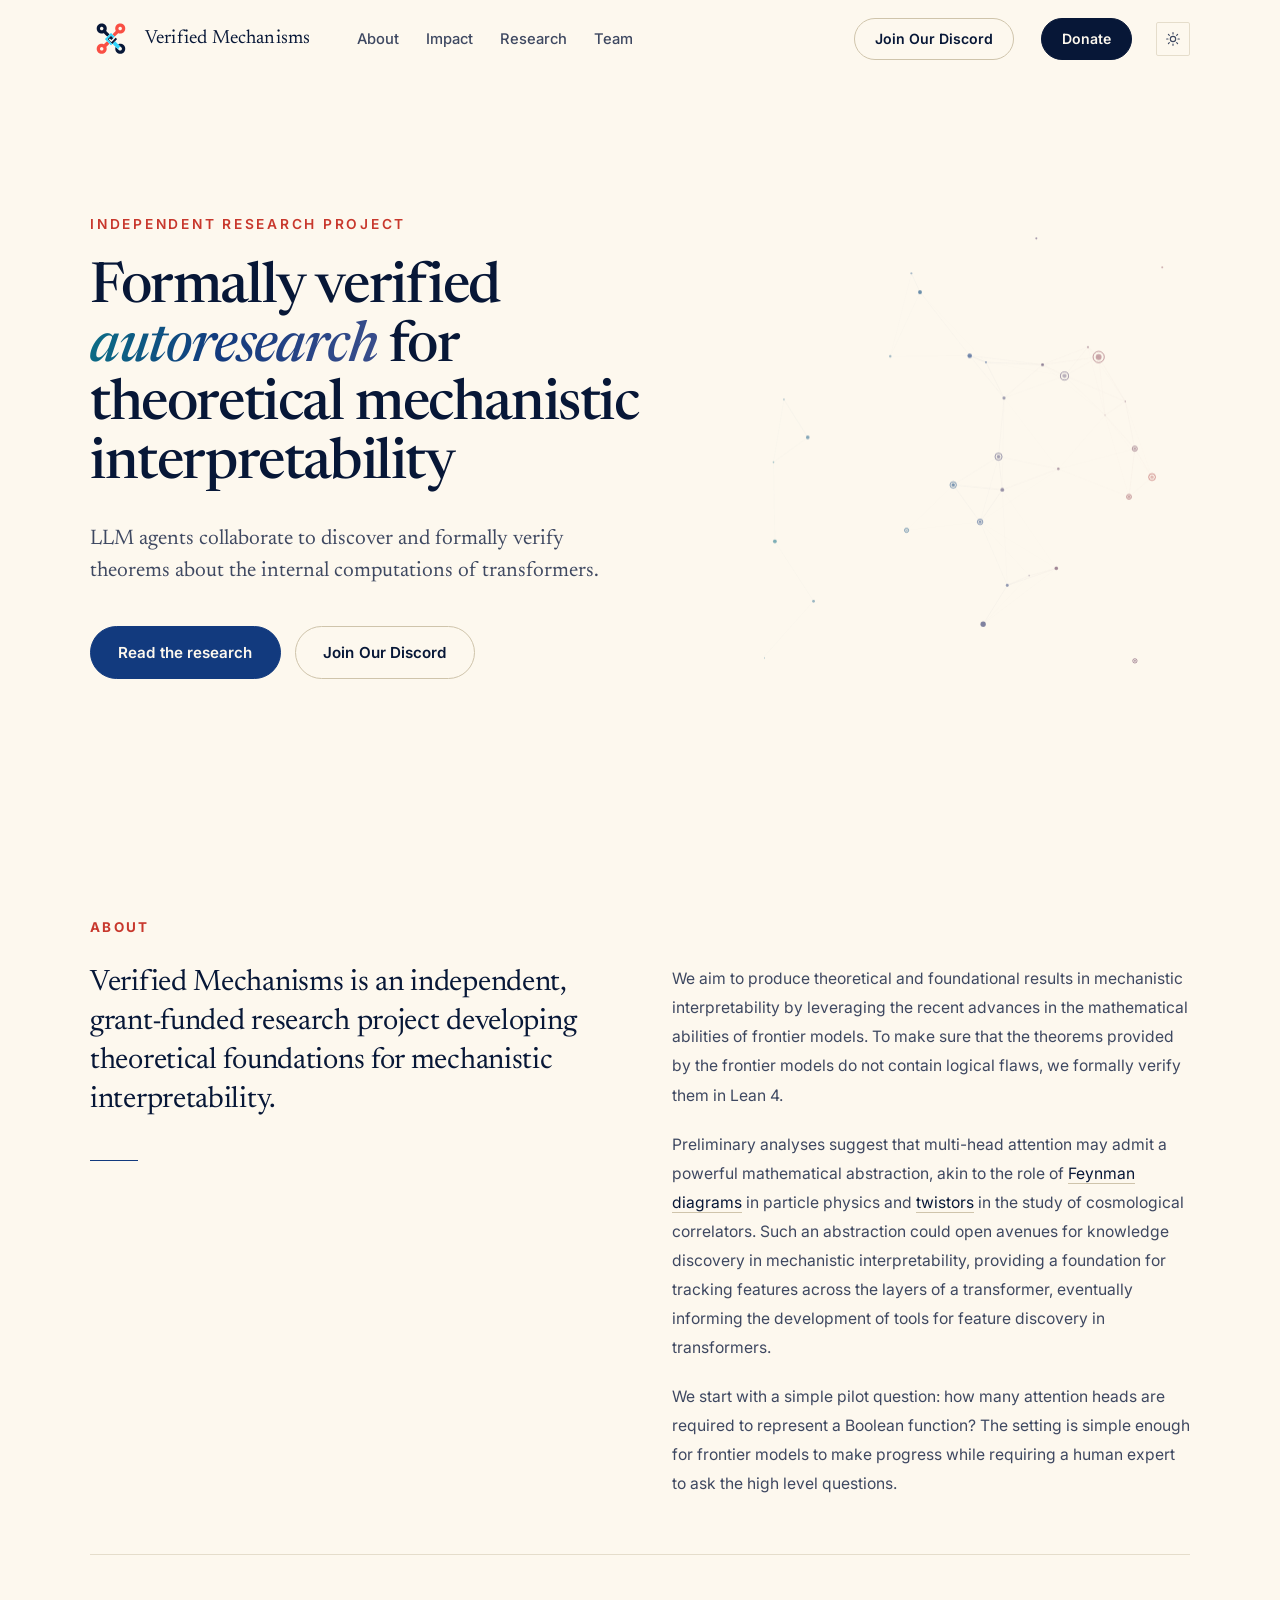
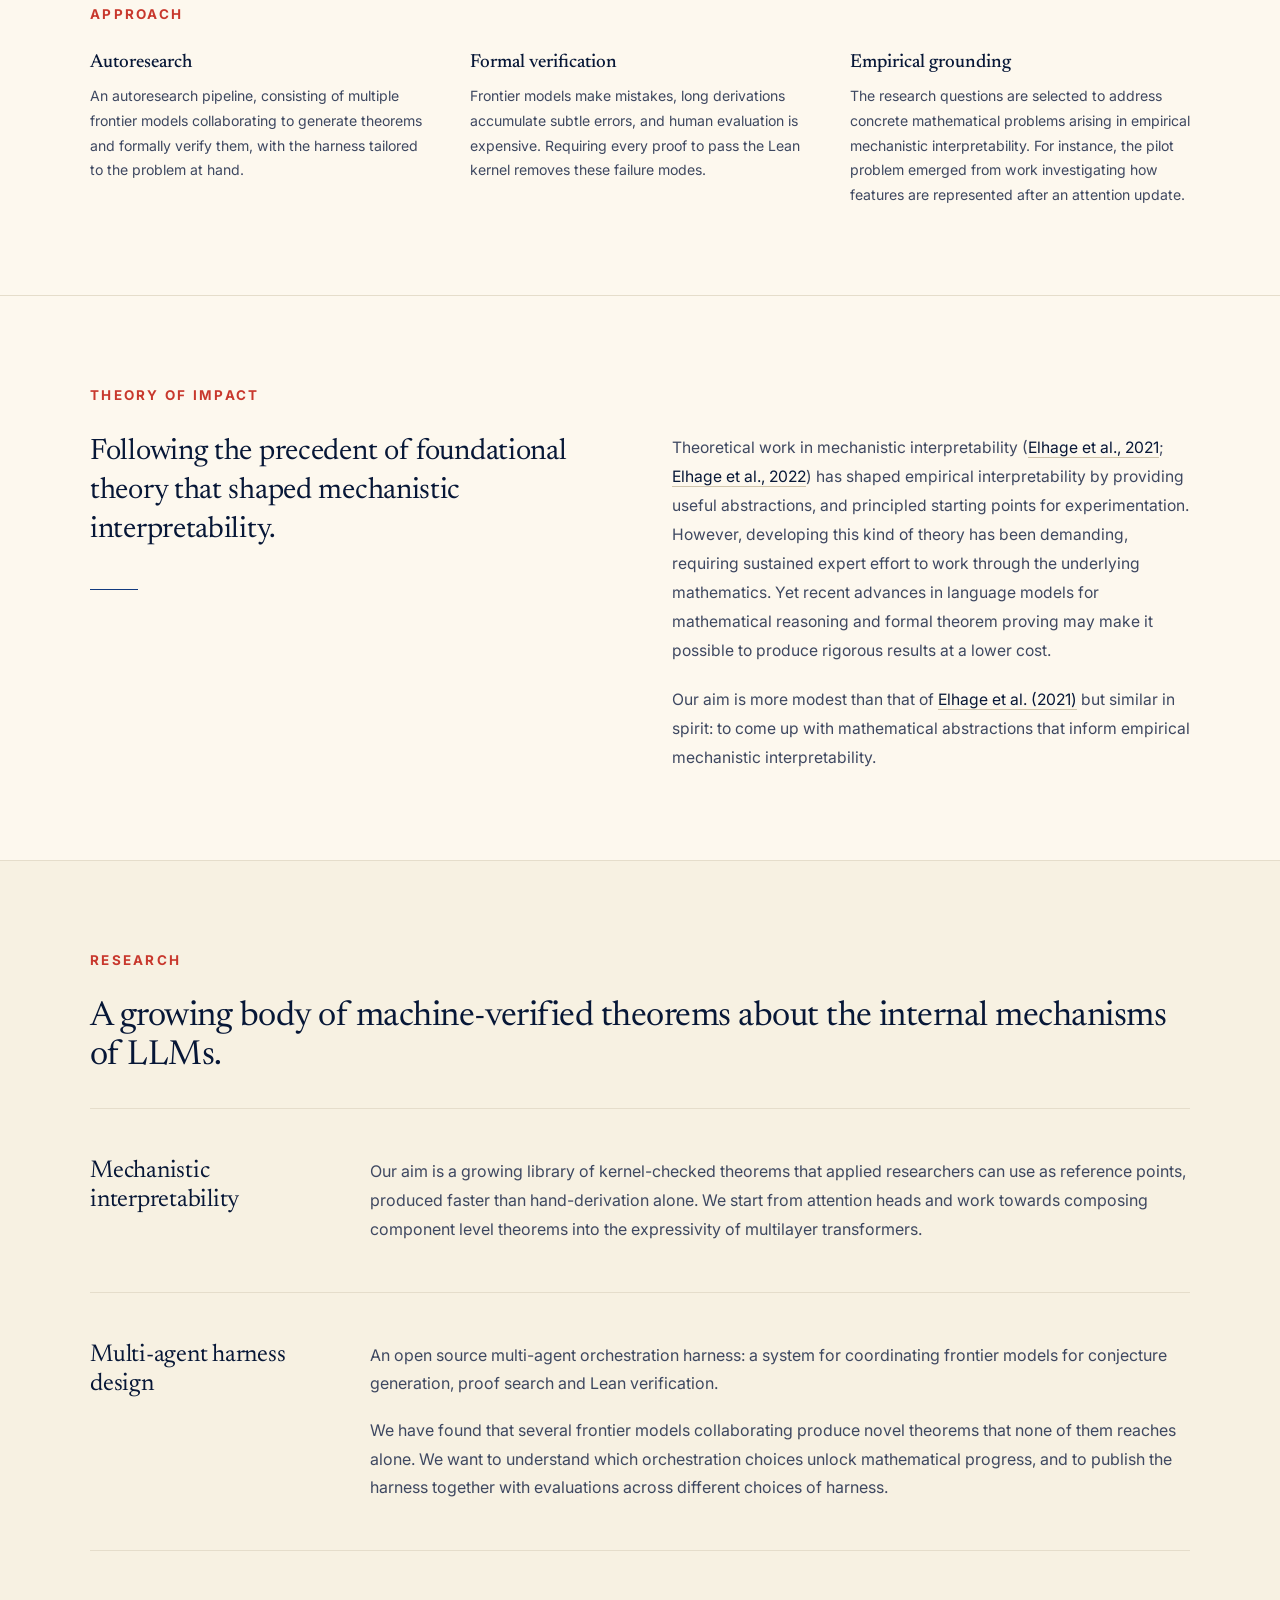
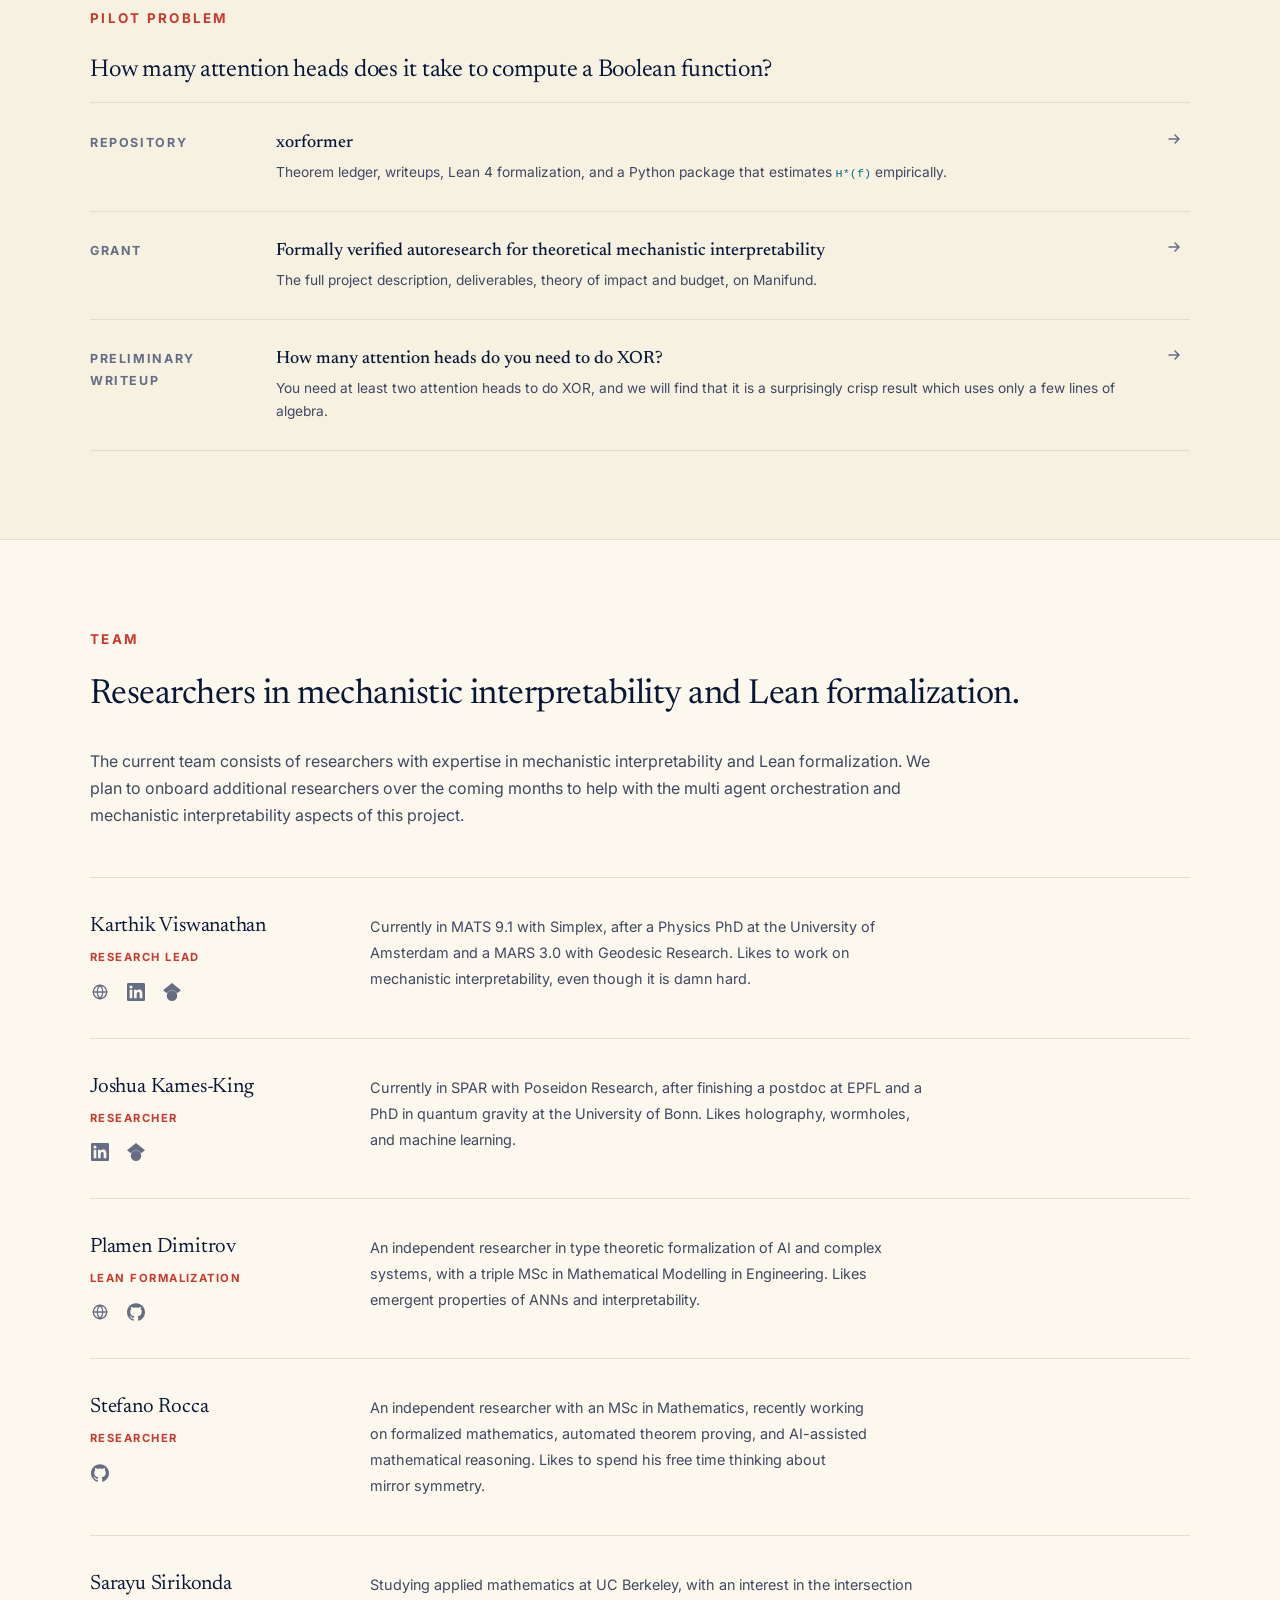
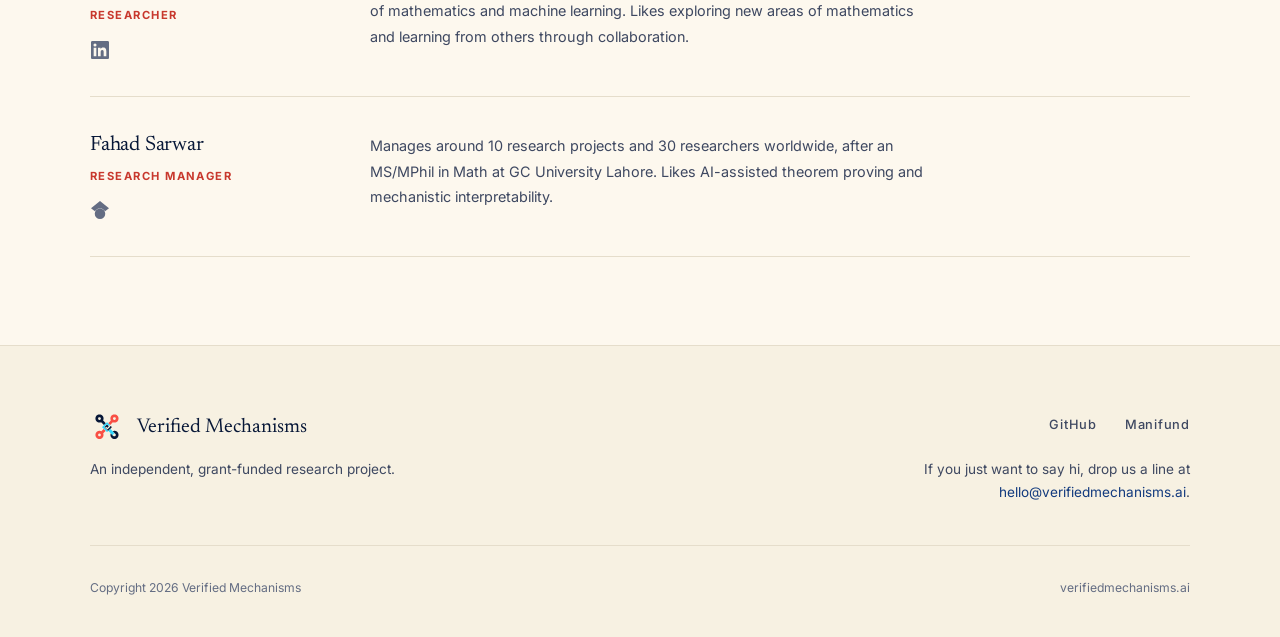
==== commit 4d3ee757: "Move Stefano Rocca above Sarayu Sirikonda in the team list Co-Authored-By: Claude Fable 5 <noreply@a" ====
--- a/index.html
+++ b/index.html
@@ -255,6 +255,19 @@
 
         <div class="team-member reveal" style="transition-delay:0.24s">
           <div>
+            <h3 class="team-name"><a href="https://github.com/ster-oc" target="_blank" rel="noopener">Stefano Rocca</a></h3>
+            <p class="team-role">Researcher</p>
+            <div class="team-links">
+              <a href="https://github.com/ster-oc" target="_blank" rel="noopener" aria-label="GitHub" title="GitHub">
+                <svg viewBox="0 0 24 24" aria-hidden="true"><path d="M12 .297c-6.63 0-12 5.373-12 12 0 5.303 3.438 9.8 8.205 11.385.6.113.82-.258.82-.577 0-.285-.01-1.04-.015-2.04-3.338.724-4.042-1.61-4.042-1.61C4.422 18.07 3.633 17.7 3.633 17.7c-1.087-.744.084-.729.084-.729 1.205.084 1.838 1.236 1.838 1.236 1.07 1.835 2.809 1.305 3.495.998.108-.776.417-1.305.76-1.605-2.665-.3-5.466-1.332-5.466-5.93 0-1.31.465-2.38 1.235-3.22-.135-.303-.54-1.523.105-3.176 0 0 1.005-.322 3.3 1.23.96-.267 1.98-.399 3-.405 1.02.006 2.04.138 3 .405 2.28-1.552 3.285-1.23 3.285-1.23.645 1.653.24 2.873.12 3.176.765.84 1.23 1.91 1.23 3.22 0 4.61-2.805 5.625-5.475 5.92.42.36.81 1.096.81 2.22 0 1.606-.015 2.896-.015 3.286 0 .315.21.69.825.57C20.565 22.092 24 17.592 24 12.297c0-6.627-5.373-12-12-12"/></svg>
+              </a>
+            </div>
+          </div>
+          <p class="team-bio">An independent researcher with an MSc in Mathematics, recently working on formalized mathematics, automated theorem proving, and AI-assisted mathematical reasoning. Likes to spend his free time thinking about mirror symmetry.</p>
+        </div>
+
+        <div class="team-member reveal" style="transition-delay:0.32s">
+          <div>
             <h3 class="team-name">Sarayu Sirikonda</h3>
             <p class="team-role">Researcher</p>
             <div class="team-links">
@@ -264,19 +277,6 @@
             </div>
           </div>
           <p class="team-bio">Studying applied mathematics at UC Berkeley, with an interest in the intersection of mathematics and machine learning. Likes exploring new areas of mathematics and learning from others through collaboration.</p>
-        </div>
-
-        <div class="team-member reveal" style="transition-delay:0.32s">
-          <div>
-            <h3 class="team-name"><a href="https://github.com/ster-oc" target="_blank" rel="noopener">Stefano Rocca</a></h3>
-            <p class="team-role">Researcher</p>
-            <div class="team-links">
-              <a href="https://github.com/ster-oc" target="_blank" rel="noopener" aria-label="GitHub" title="GitHub">
-                <svg viewBox="0 0 24 24" aria-hidden="true"><path d="M12 .297c-6.63 0-12 5.373-12 12 0 5.303 3.438 9.8 8.205 11.385.6.113.82-.258.82-.577 0-.285-.01-1.04-.015-2.04-3.338.724-4.042-1.61-4.042-1.61C4.422 18.07 3.633 17.7 3.633 17.7c-1.087-.744.084-.729.084-.729 1.205.084 1.838 1.236 1.838 1.236 1.07 1.835 2.809 1.305 3.495.998.108-.776.417-1.305.76-1.605-2.665-.3-5.466-1.332-5.466-5.93 0-1.31.465-2.38 1.235-3.22-.135-.303-.54-1.523.105-3.176 0 0 1.005-.322 3.3 1.23.96-.267 1.98-.399 3-.405 1.02.006 2.04.138 3 .405 2.28-1.552 3.285-1.23 3.285-1.23.645 1.653.24 2.873.12 3.176.765.84 1.23 1.91 1.23 3.22 0 4.61-2.805 5.625-5.475 5.92.42.36.81 1.096.81 2.22 0 1.606-.015 2.896-.015 3.286 0 .315.21.69.825.57C20.565 22.092 24 17.592 24 12.297c0-6.627-5.373-12-12-12"/></svg>
-              </a>
-            </div>
-          </div>
-          <p class="team-bio">An independent researcher with an MSc in Mathematics, recently working on formalized mathematics, automated theorem proving, and AI-assisted mathematical reasoning. Likes to spend his free time thinking about mirror symmetry.</p>
         </div>
 
         <div class="team-member reveal" style="transition-delay:0.4s">
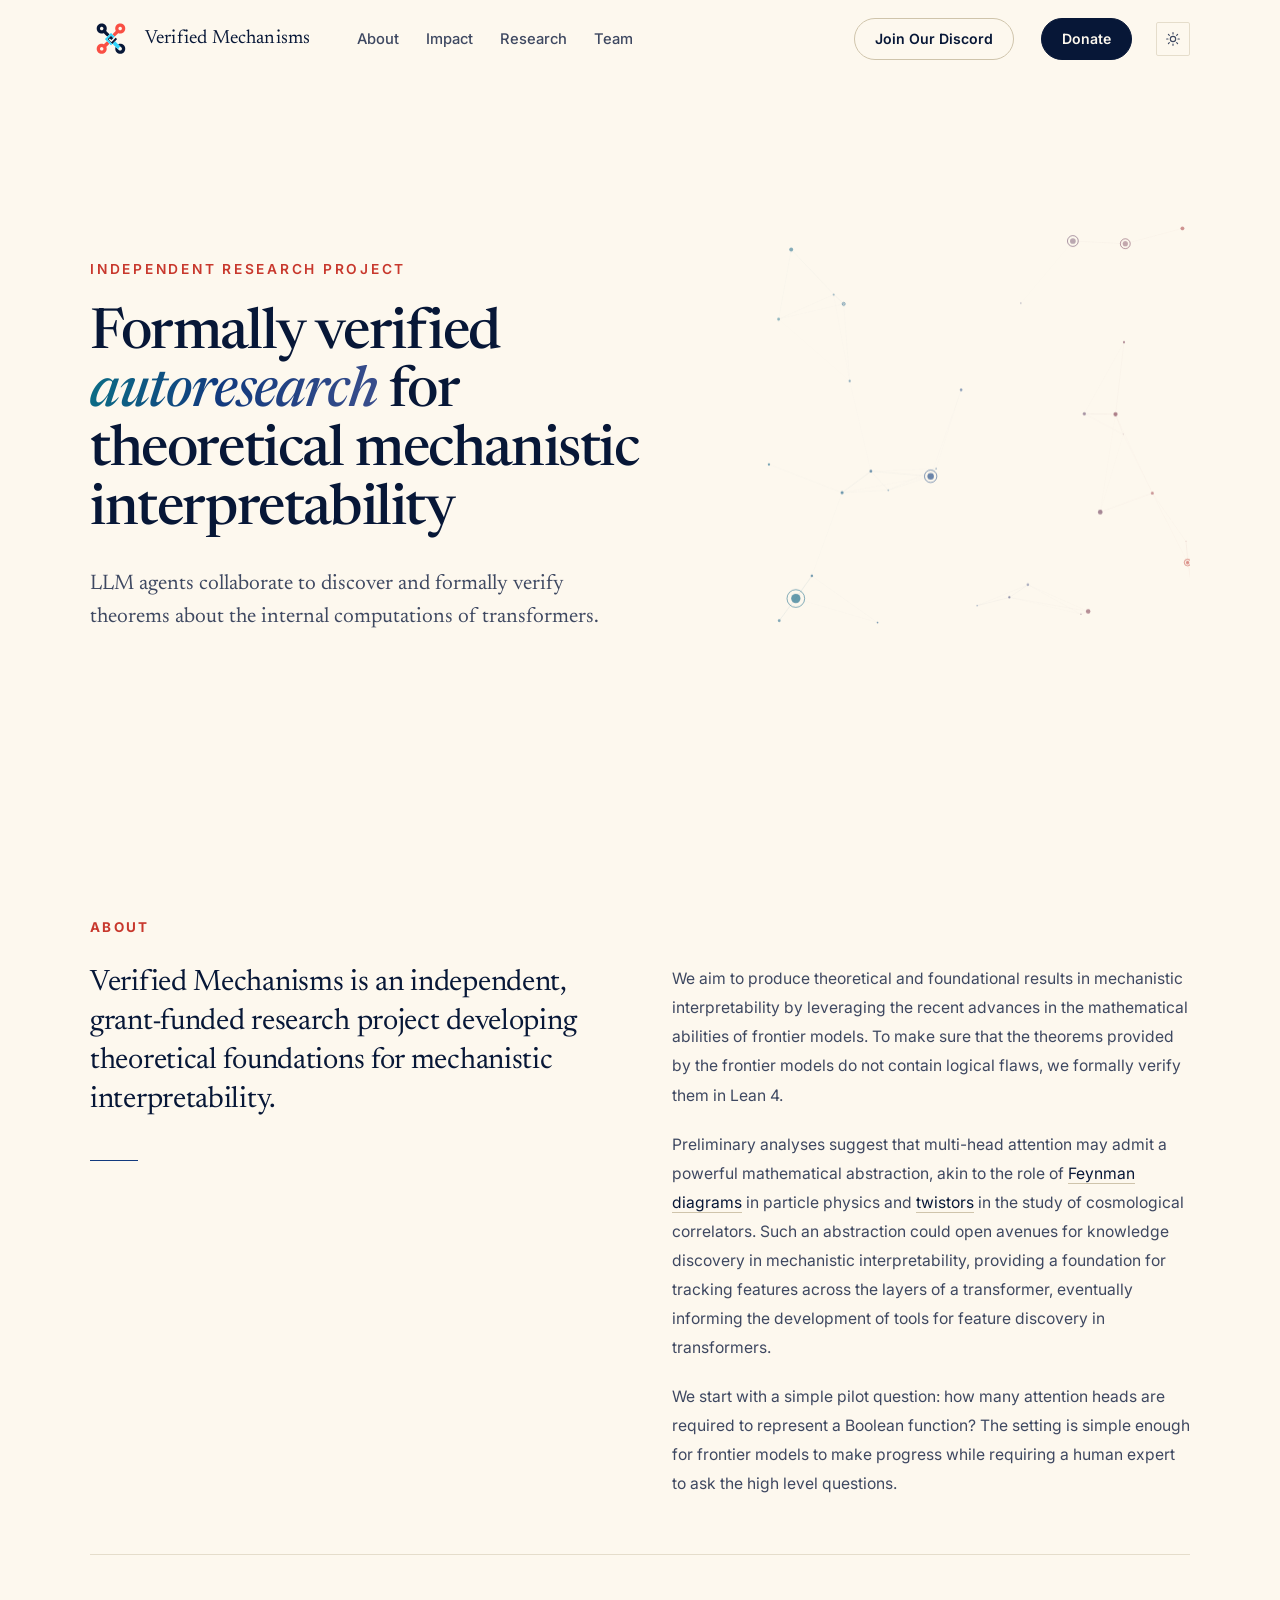
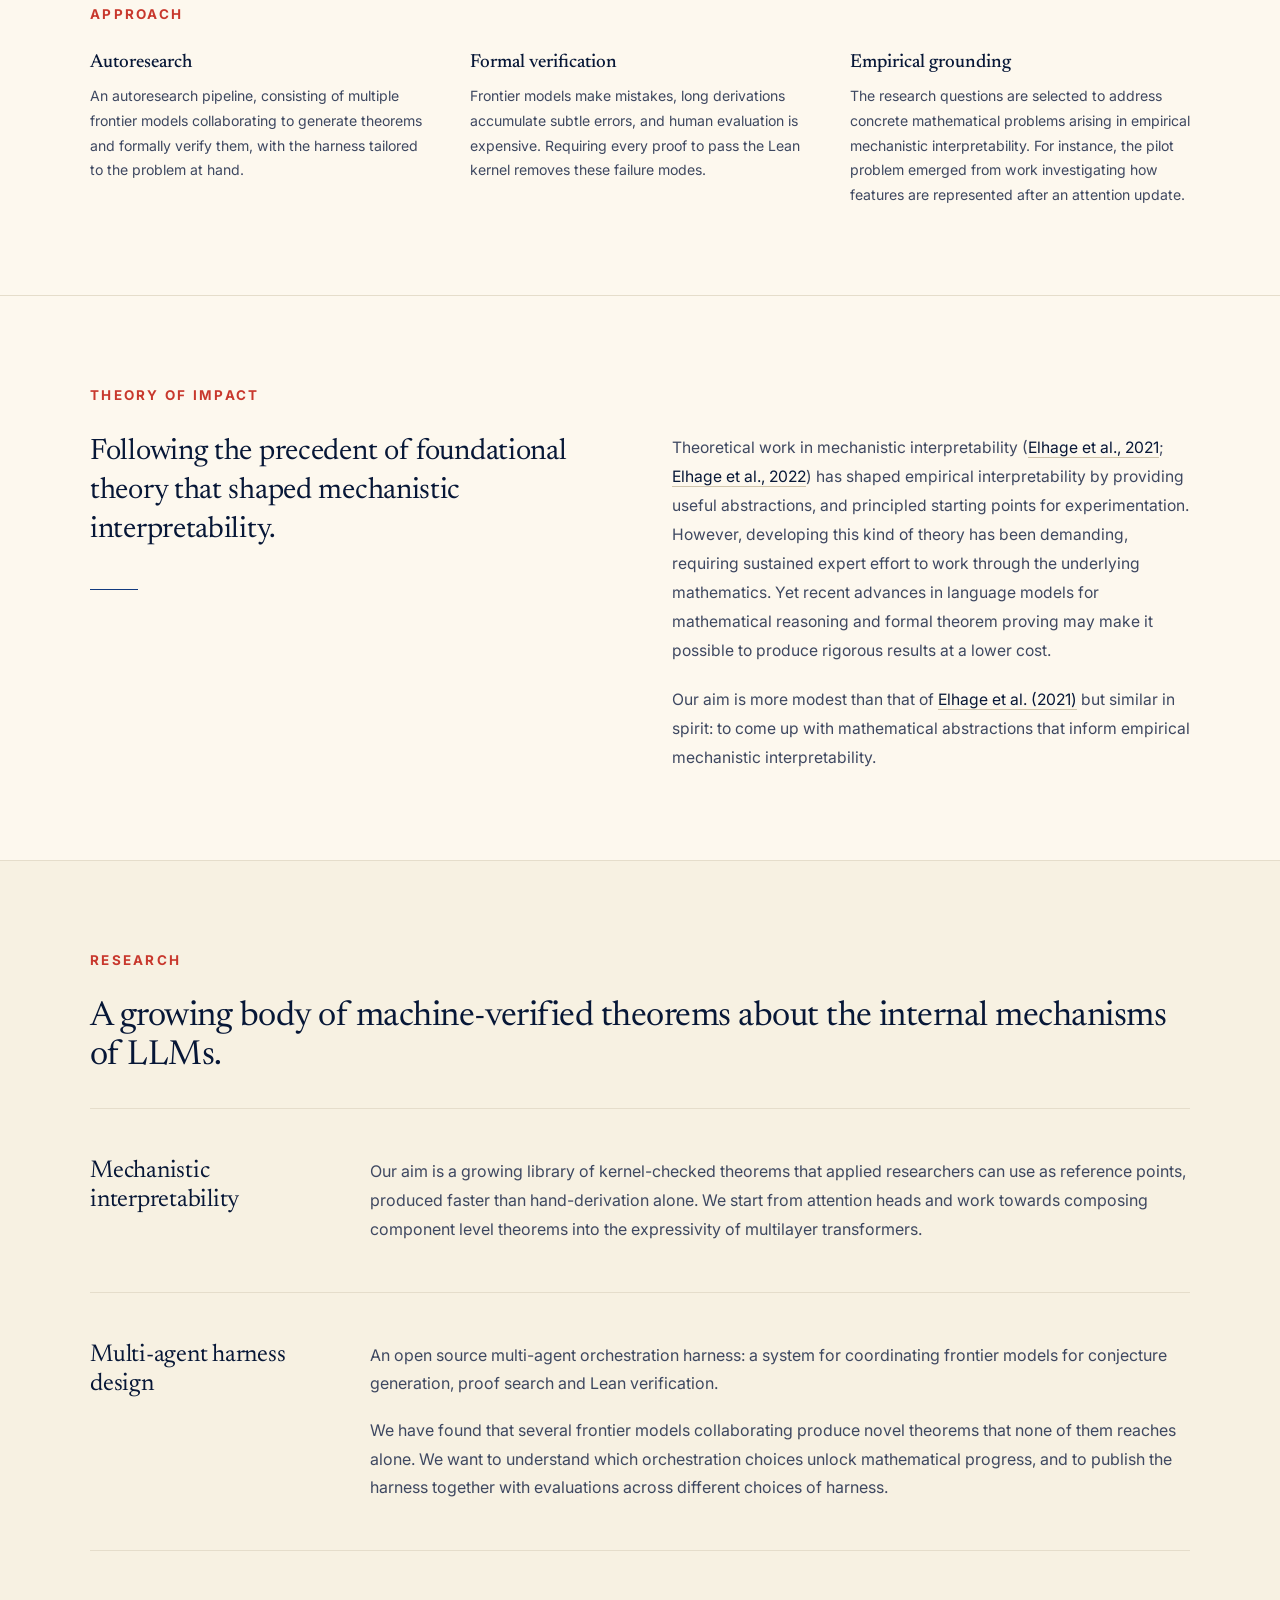
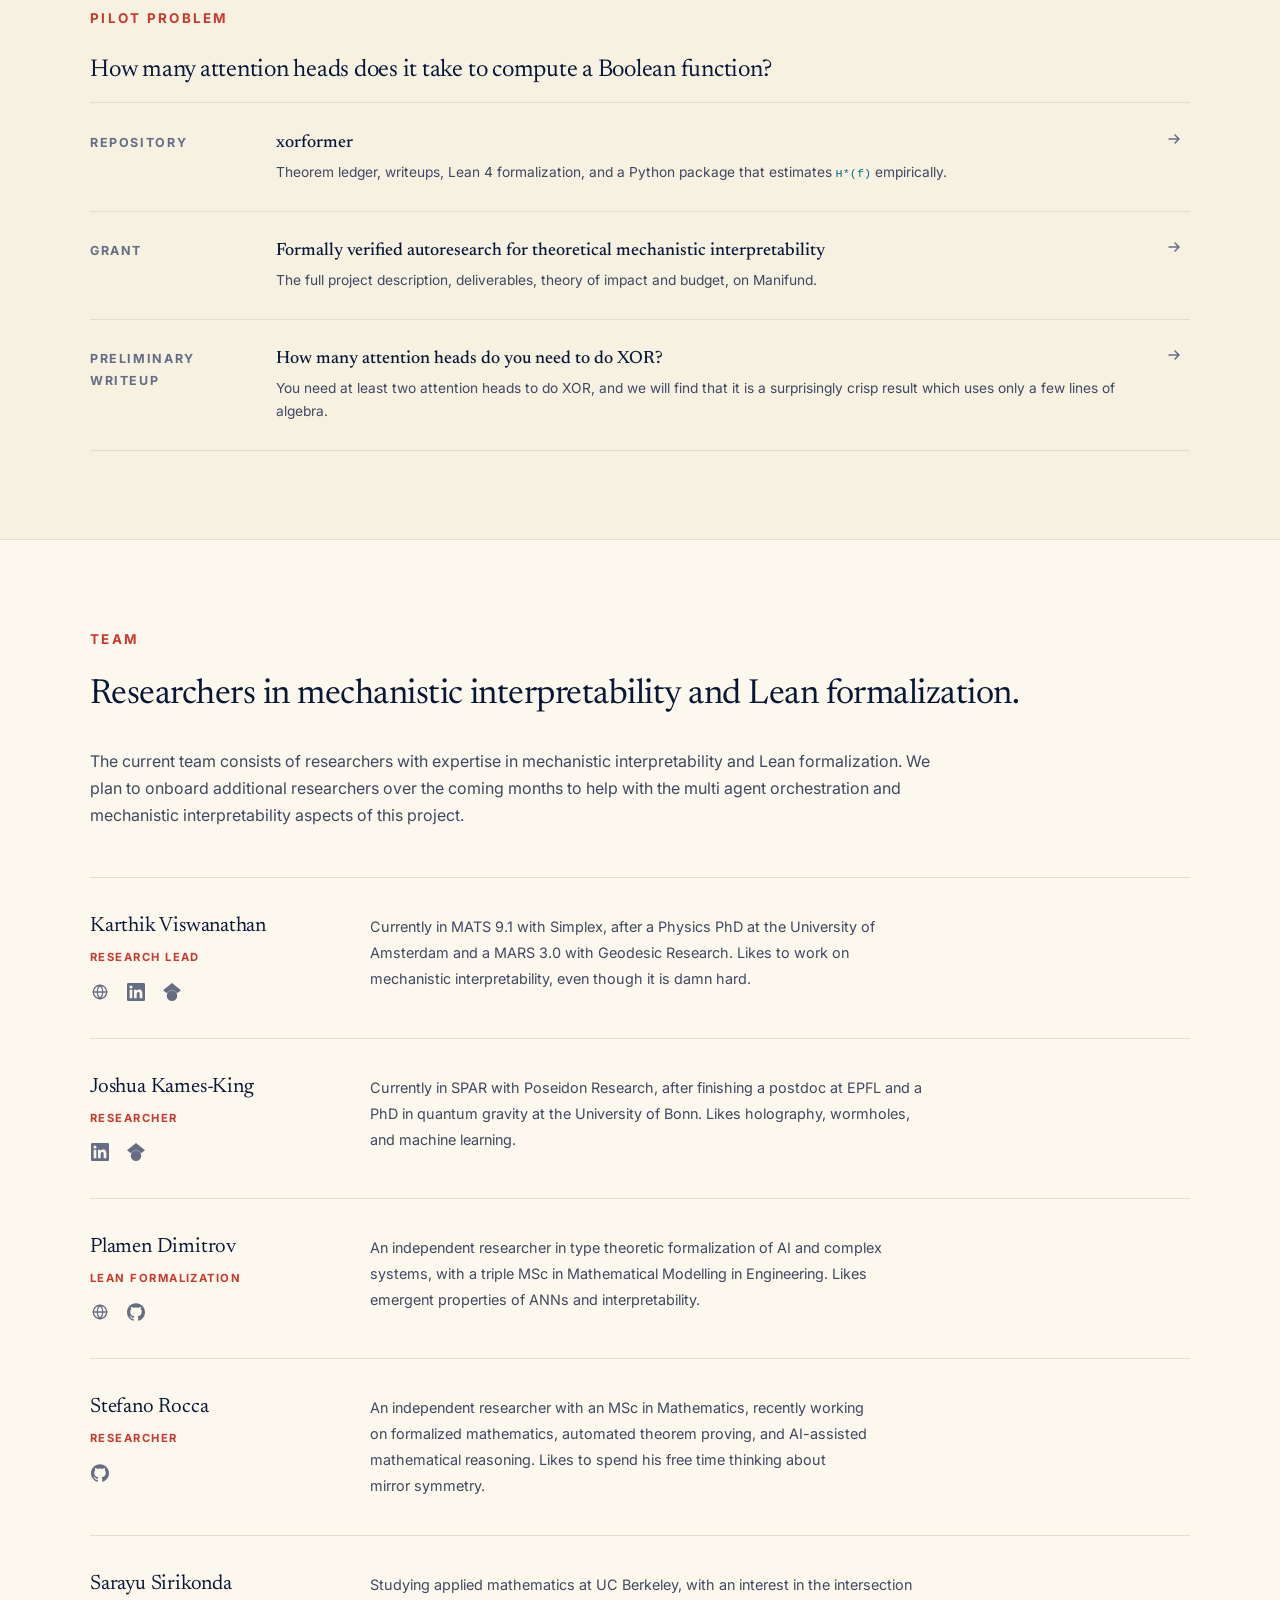
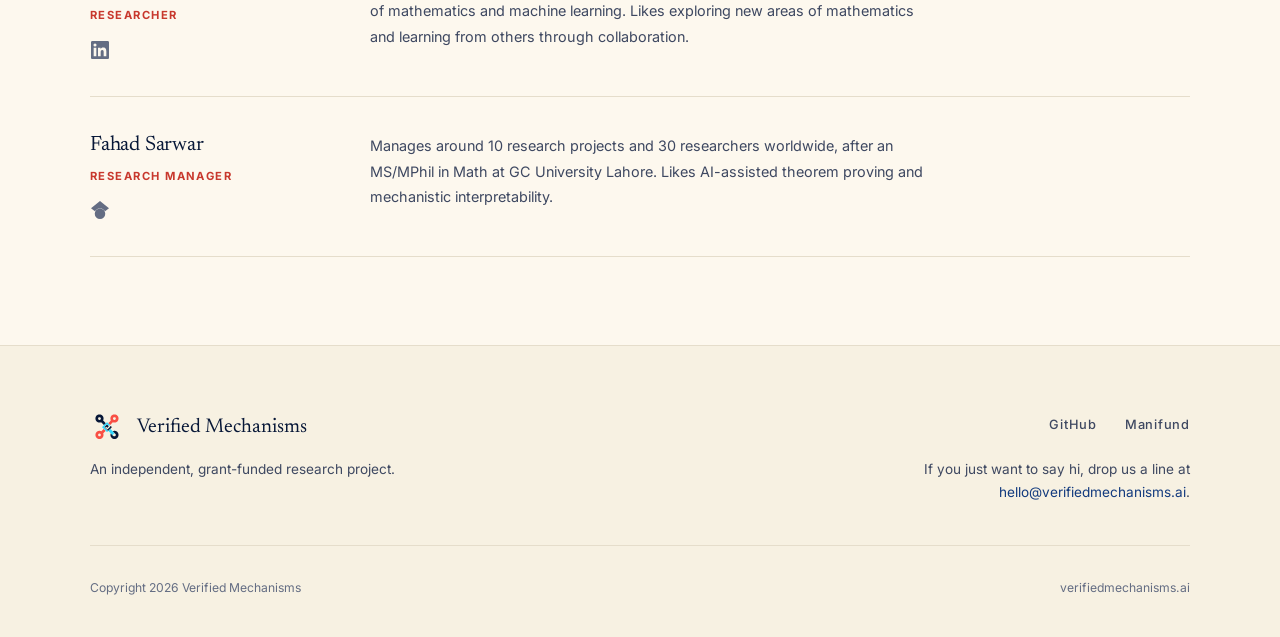
==== commit 0c9fd9ea: "Remove the action buttons from the hero Co-Authored-By: Claude Fable 5 <noreply@anthropic.com> Claud" ====
--- a/index.html
+++ b/index.html
@@ -67,10 +67,6 @@
         <p class="hero-label">Independent research project</p>
         <h1 class="hero-title">Formally verified <em>autoresearch</em> for theoretical mechanistic interpretability</h1>
         <p class="hero-tagline">LLM agents collaborate to discover and formally verify theorems about the internal computations of transformers.</p>
-        <div class="hero-actions">
-          <a class="btn btn--primary" href="#research">Read the research</a>
-          <a class="btn btn--ghost" href="https://discord.gg/DaYmn36k" target="_blank" rel="noopener">Join Our Discord</a>
-        </div>
       </div>
       <figure class="hero-figure" aria-hidden="true">
         <canvas class="hero-canvas" id="hero-canvas"></canvas>
--- a/assets/site.css
+++ b/assets/site.css
@@ -337,8 +337,6 @@
   max-width: 46ch;
   margin: 0;
 }
-
-.hero-actions { display: flex; flex-wrap: wrap; gap: 0.9rem; margin-top: 2.4rem; }
 
 .hero-figure { position: relative; margin: 0; min-width: 0; }
 .hero-canvas { display: block; width: 100%; aspect-ratio: 1 / 1.04; }
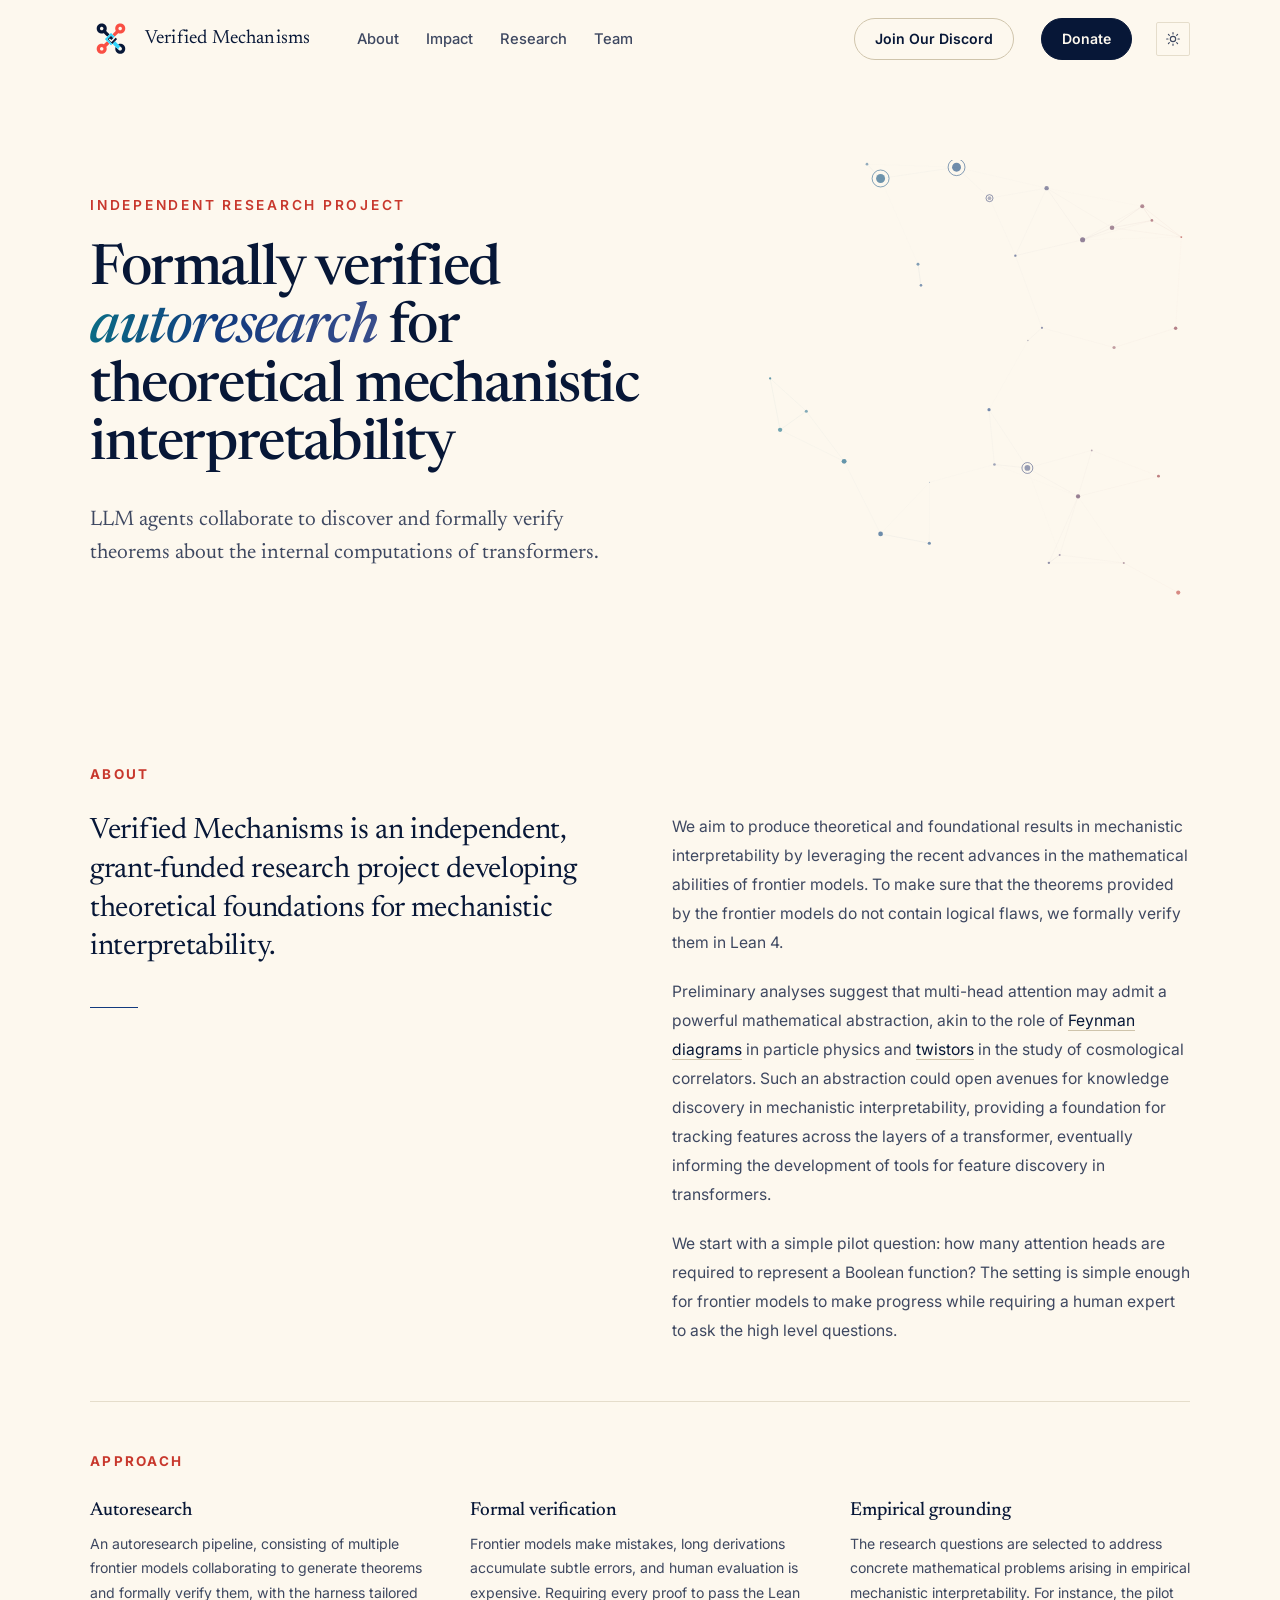
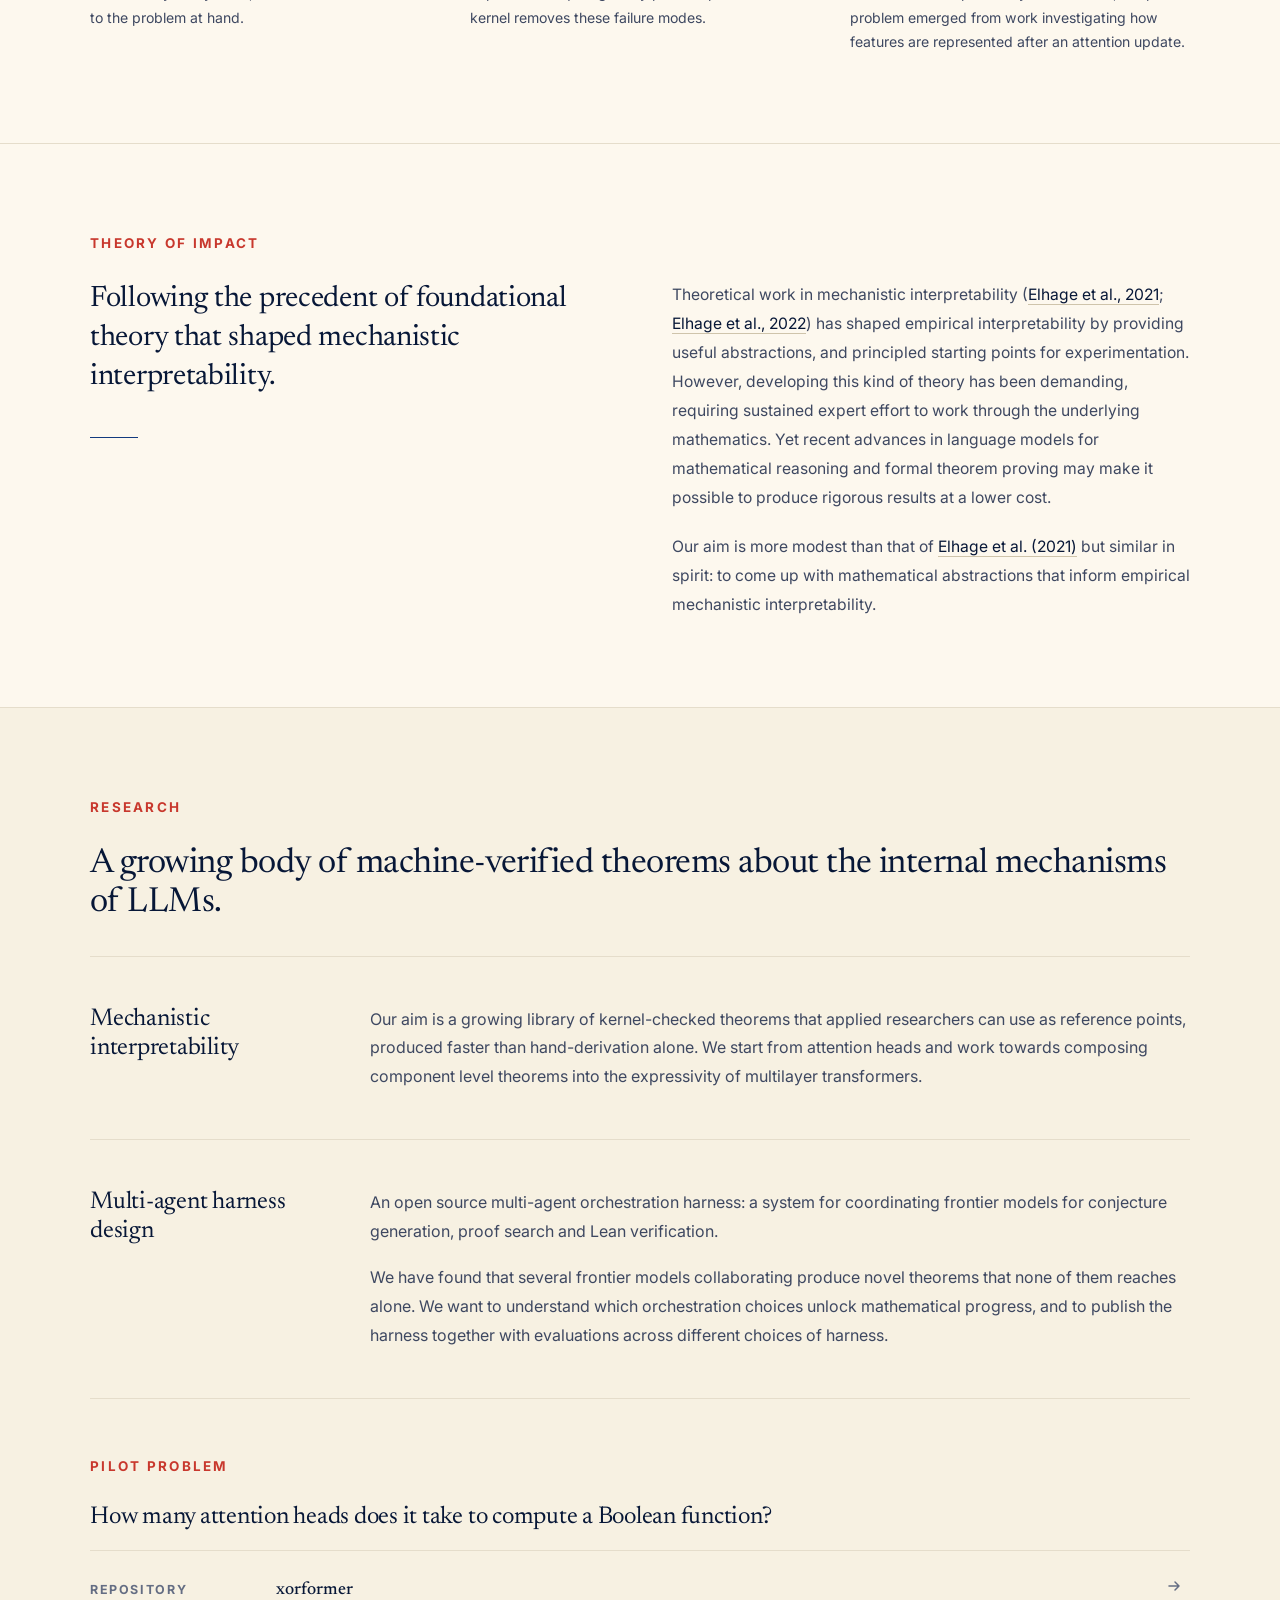
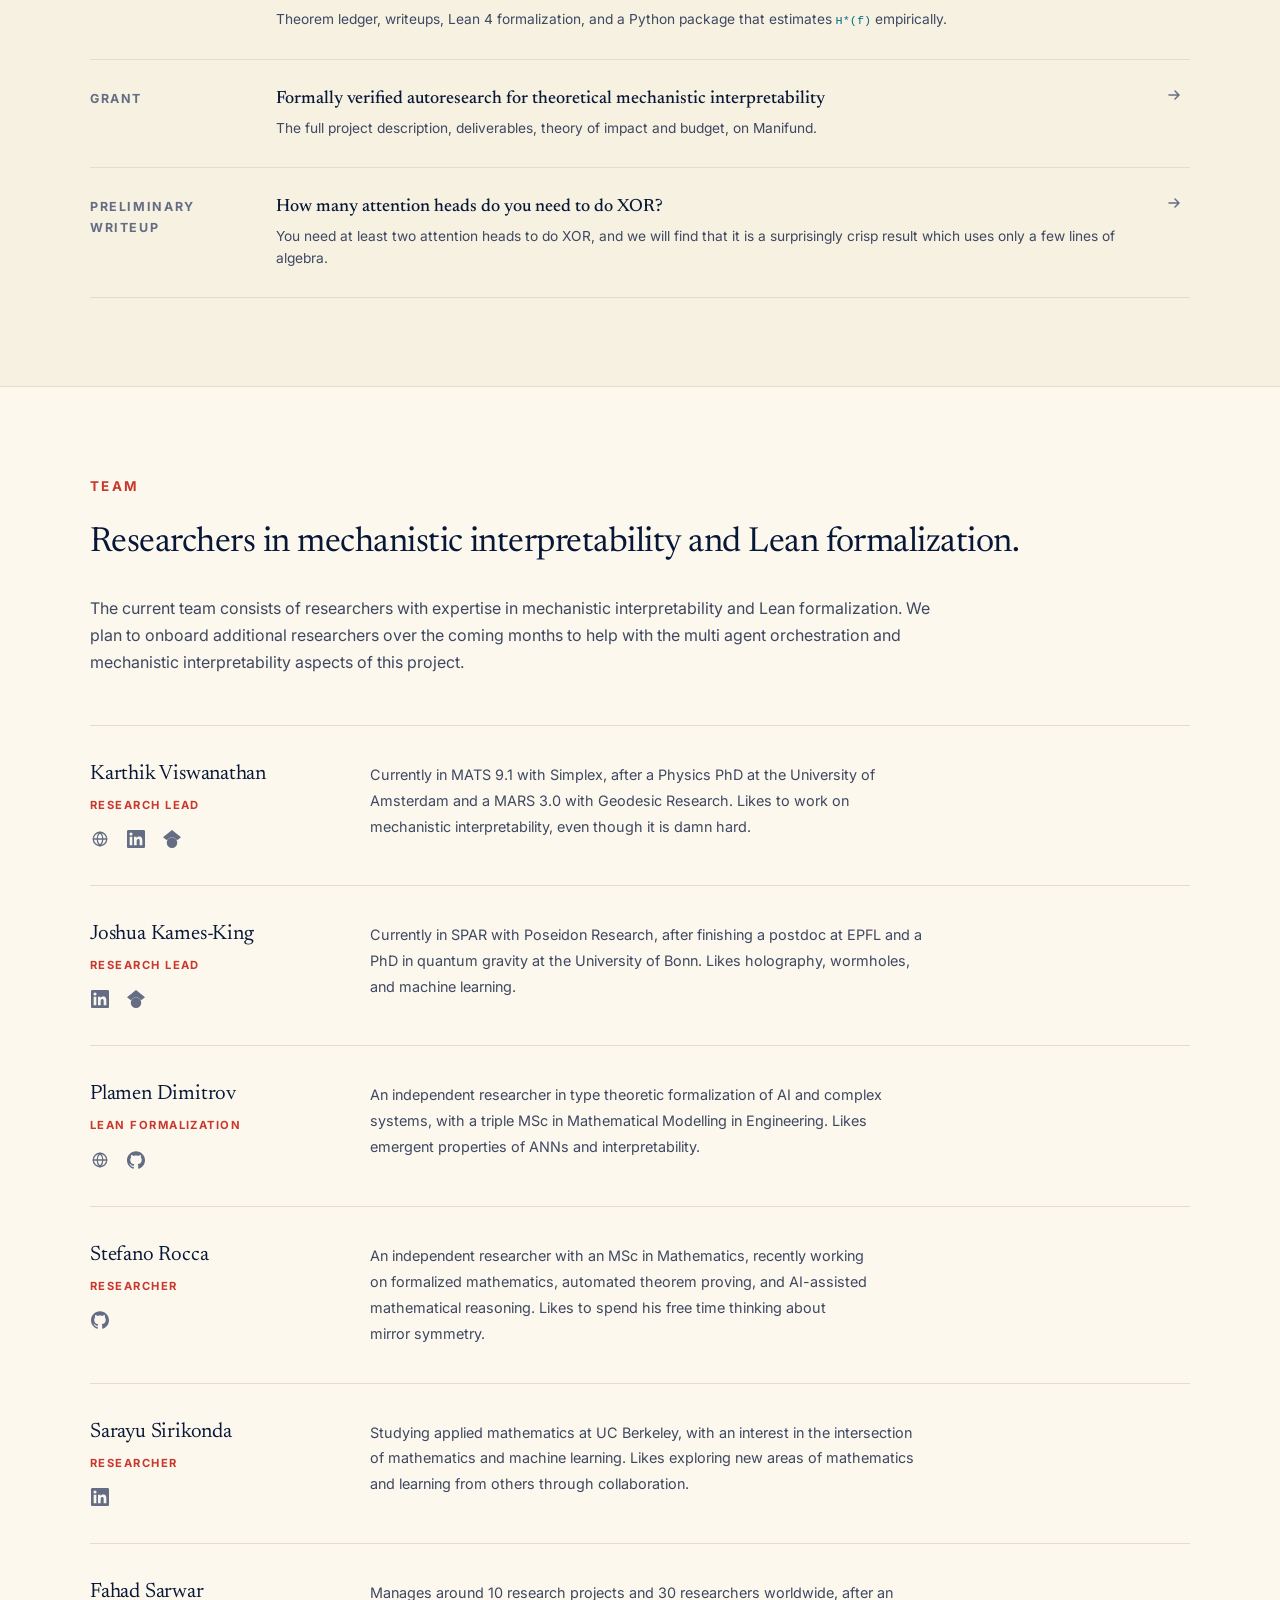
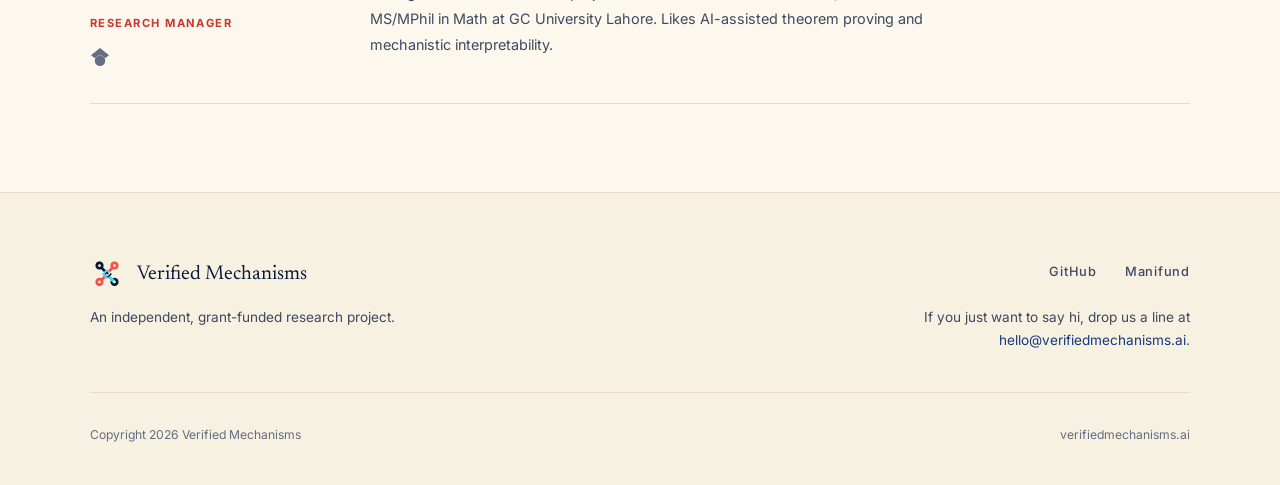
==== commit b9271f1c: "Make Joshua a research lead and drop the single-lead footer The careers footers still credited the p" ====
--- a/index.html
+++ b/index.html
@@ -220,7 +220,7 @@
         <div class="team-member reveal" style="transition-delay:0.08s">
           <div>
             <h3 class="team-name"><a href="https://scholar.google.com/citations?user=3WWQQb4AAAAJ&amp;hl=en" target="_blank" rel="noopener">Joshua Kames-King</a></h3>
-            <p class="team-role">Researcher</p>
+            <p class="team-role">Research lead</p>
             <div class="team-links">
               <a href="https://www.linkedin.com/in/joshua-kames-king-a87919376/" target="_blank" rel="noopener" aria-label="LinkedIn" title="LinkedIn">
                 <svg viewBox="0 0 24 24" aria-hidden="true"><path d="M20.447 20.452h-3.554v-5.569c0-1.328-.027-3.037-1.852-3.037-1.853 0-2.136 1.445-2.136 2.939v5.667H9.351V9h3.414v1.561h.046c.477-.9 1.637-1.85 3.37-1.85 3.601 0 4.267 2.37 4.267 5.455v6.286zM5.337 7.433a2.062 2.062 0 1 1 0-4.125 2.062 2.062 0 0 1 0 4.125zm1.782 13.019H3.555V9h3.564v11.452zM22.225 0H1.771C.792 0 0 .774 0 1.729v20.542C0 23.227.792 24 1.771 24h20.451C23.2 24 24 23.227 24 22.271V1.729C24 .774 23.2 0 22.225 0z"/></svg>
--- a/assets/site.css
+++ b/assets/site.css
@@ -281,10 +281,7 @@
    figure right, on a flat ground. */
 .hero {
   position: relative;
-  min-height: 92svh;
-  display: flex;
-  align-items: center;
-  padding: 8.5rem var(--gutter) 4.5rem;
+  padding: 10rem var(--gutter) 4.5rem;
 }
 .hero-inner {
   max-width: var(--maxw);
@@ -861,7 +858,7 @@
 @media (max-width: 768px) {
   :root { --gutter: 1.5rem; }
   .section { padding: 3.5rem var(--gutter); }
-  .hero { padding: 7rem var(--gutter) 5rem; }
+  .hero { padding: 7rem var(--gutter) 3.5rem; }
   .page-header { padding: 7rem var(--gutter) 2.5rem; }
   .brand-mark { width: 34px; height: 34px; }
   .nav-logo { font-size: 1.12rem; }
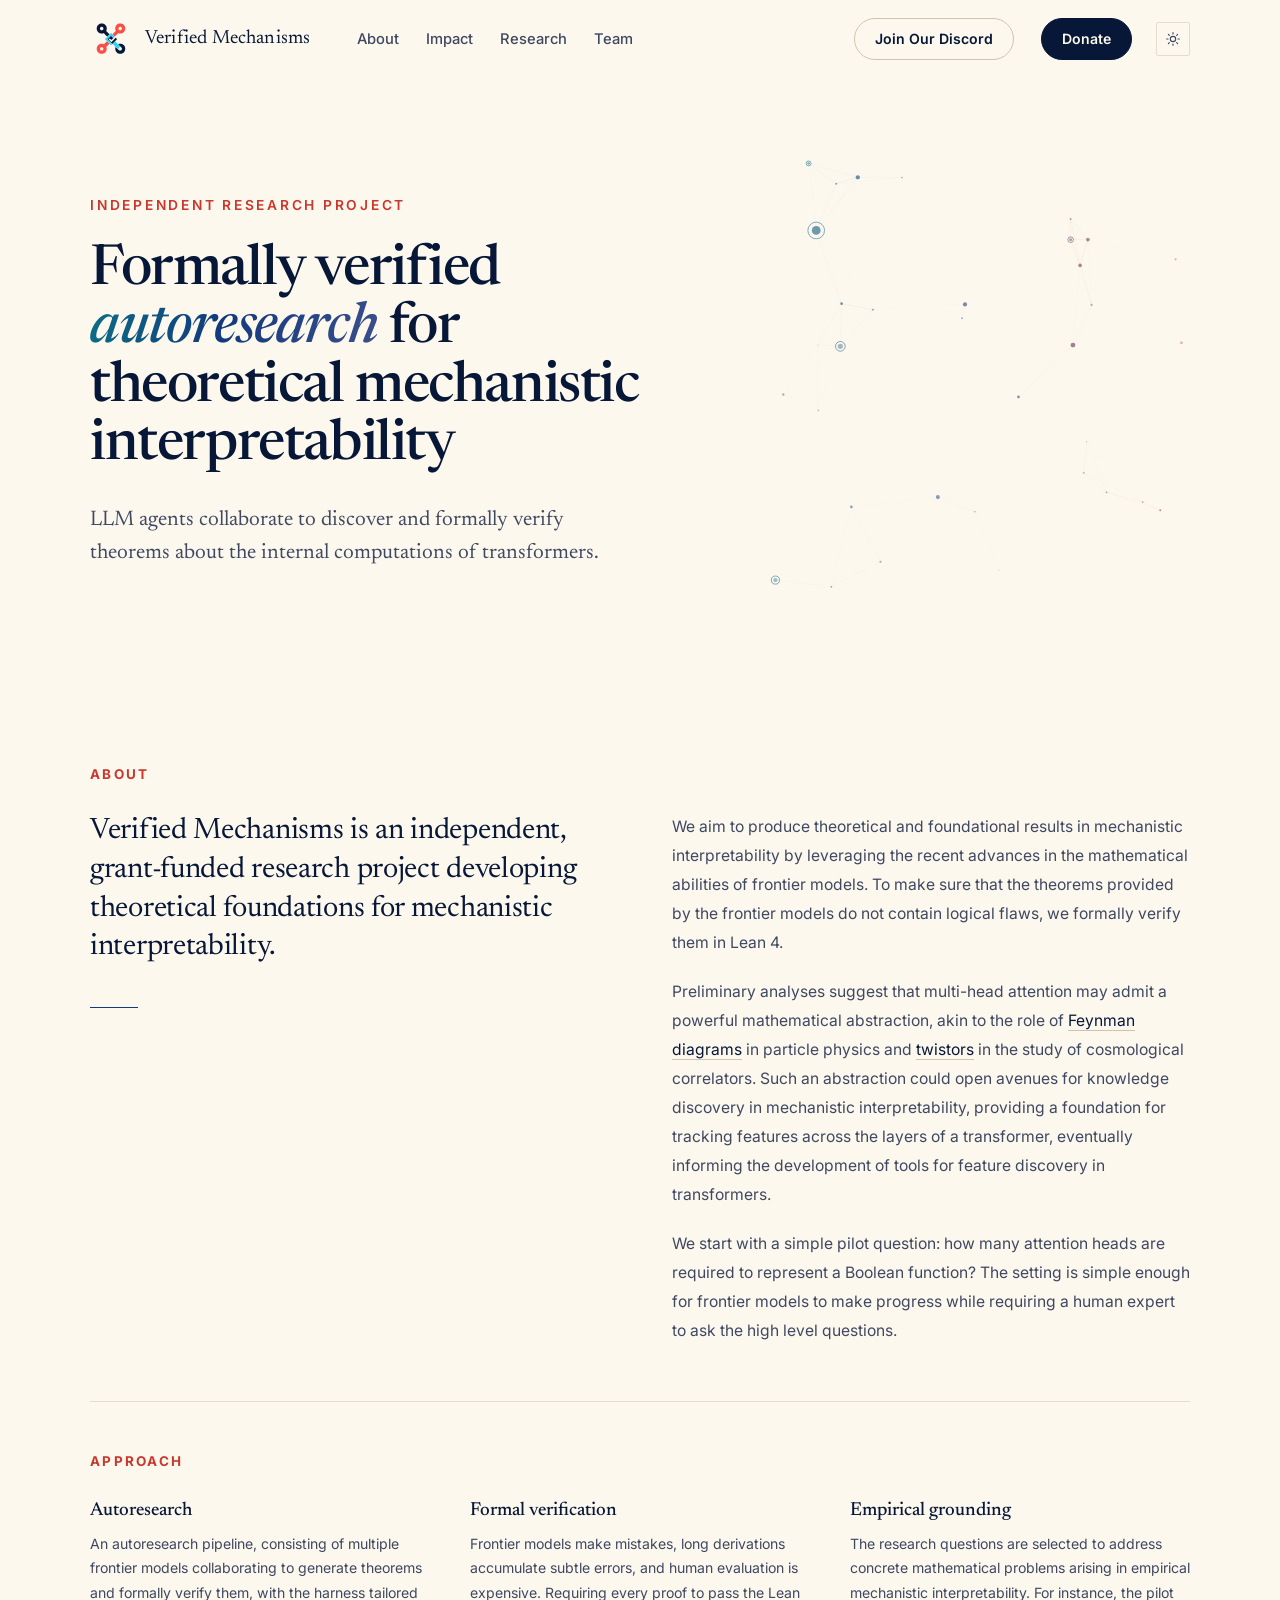
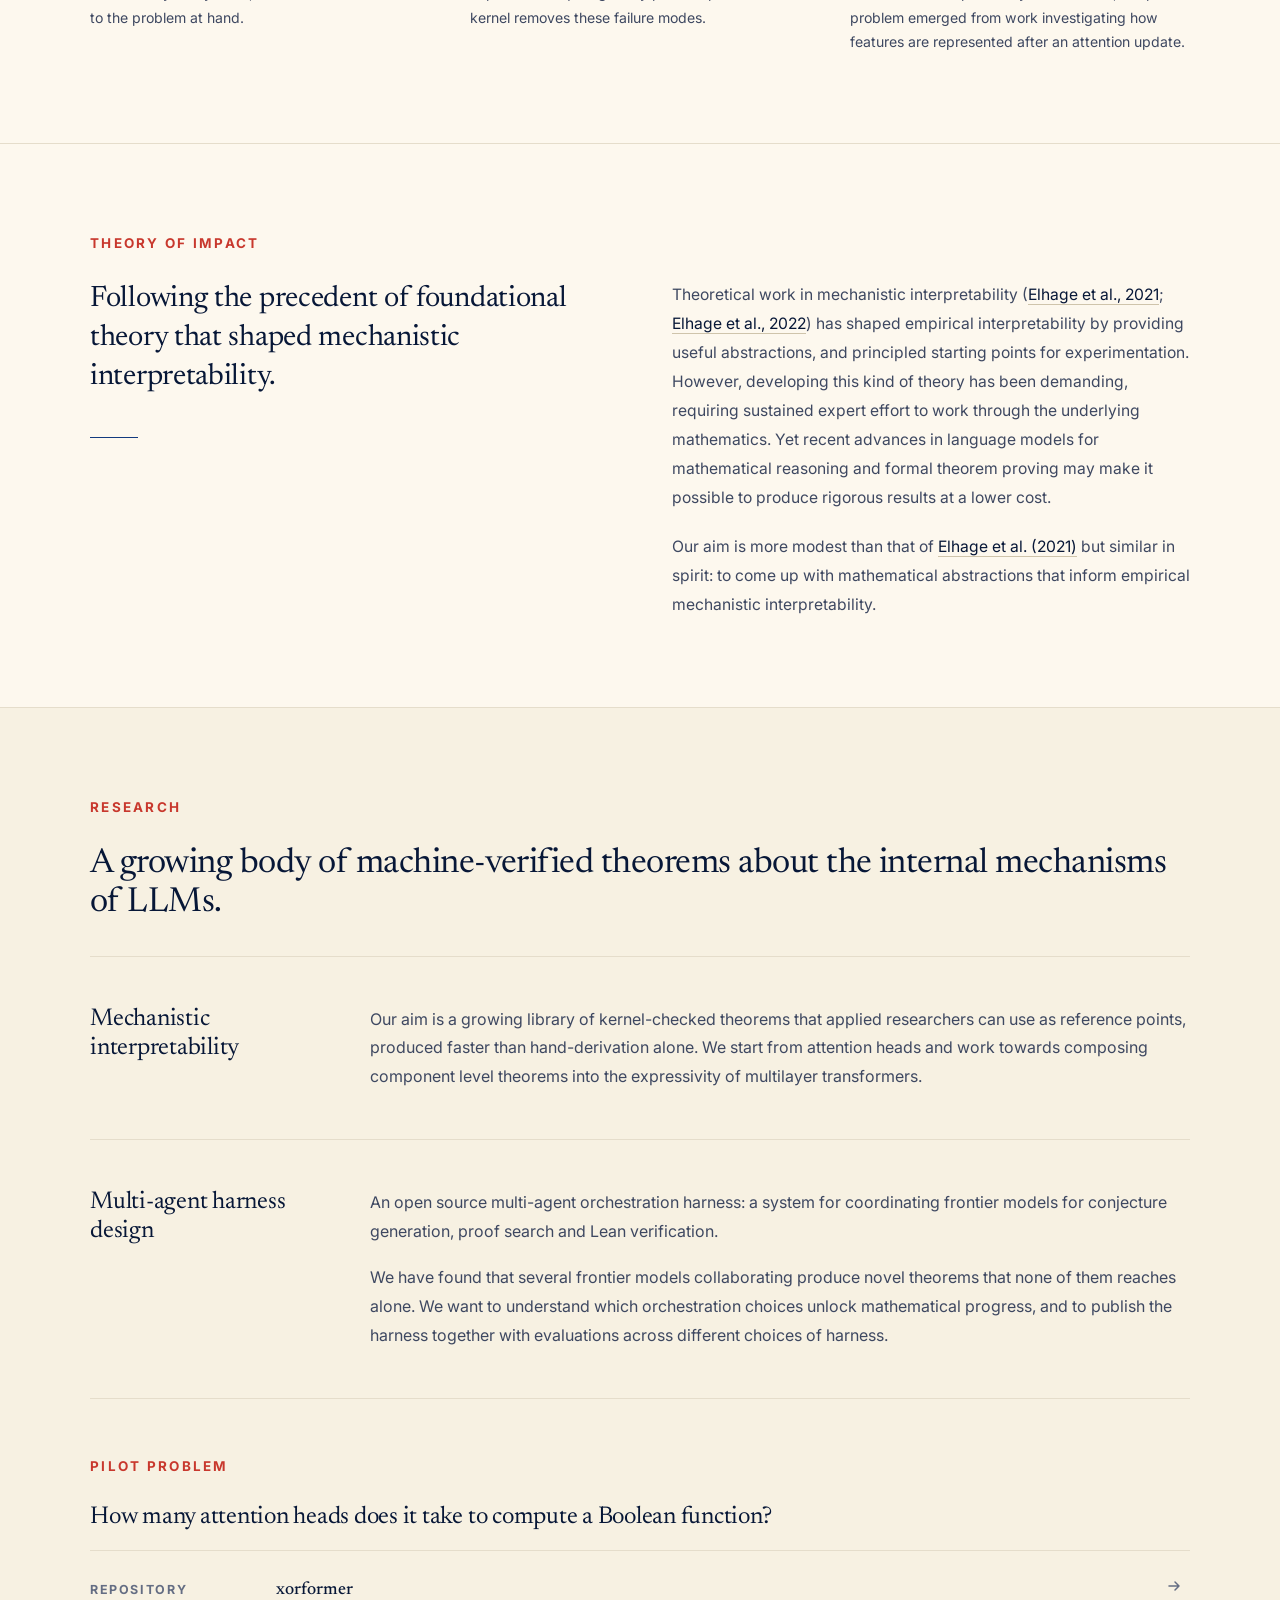
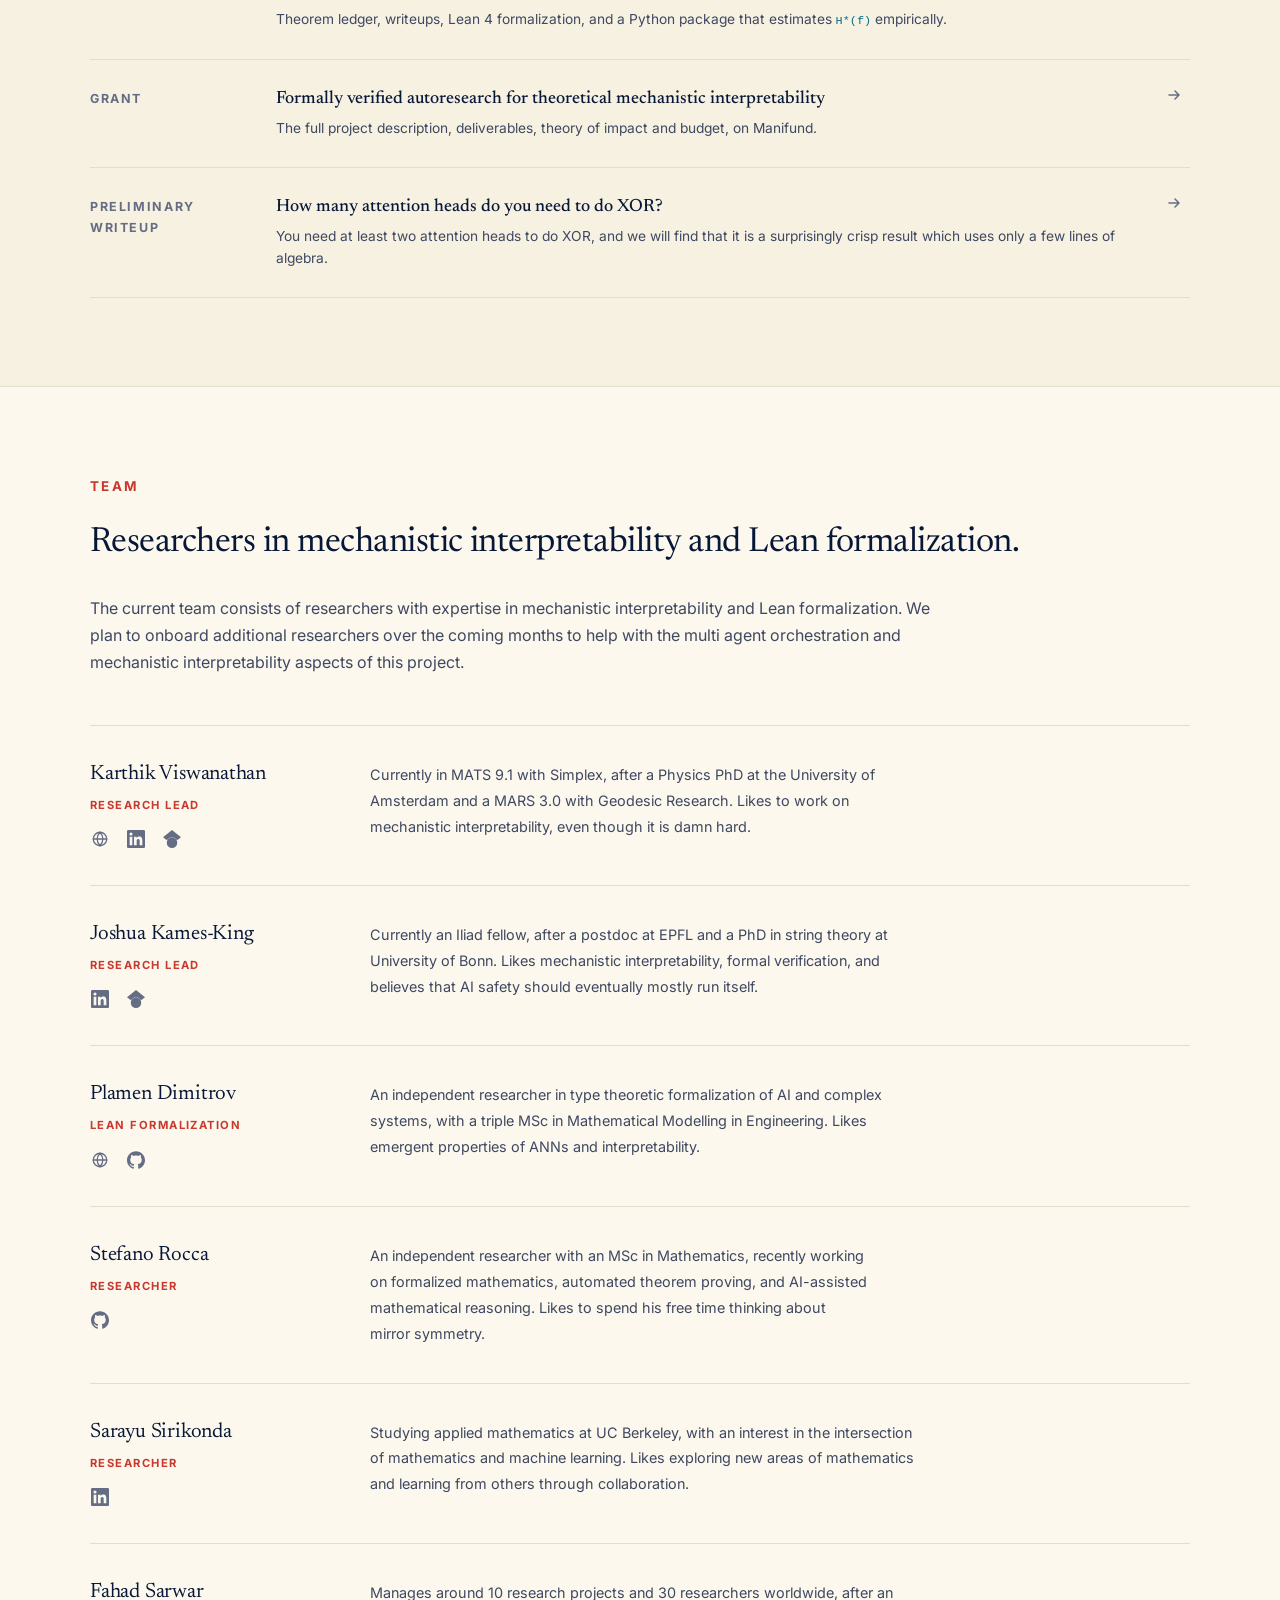
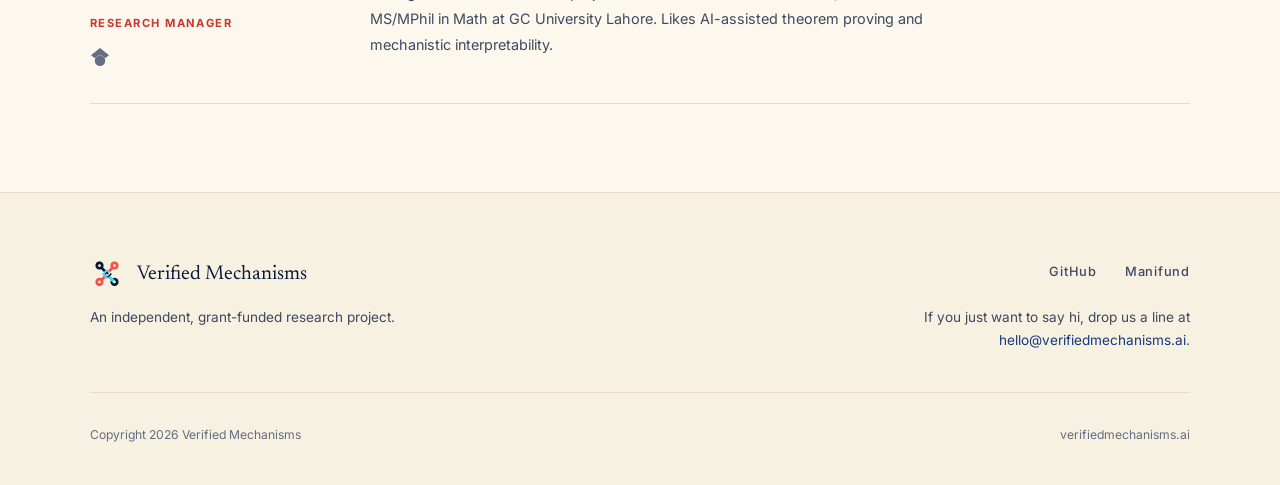
==== commit 325802cd: "Update Joshua's bio Co-Authored-By: Claude Fable 5.1 <noreply@anthropic.com>" ====
--- a/index.html
+++ b/index.html
@@ -230,7 +230,7 @@
               </a>
             </div>
           </div>
-          <p class="team-bio">Currently in SPAR with Poseidon Research, after finishing a postdoc at EPFL and a PhD in quantum gravity at the University of Bonn. Likes holography, wormholes, and machine learning.</p>
+          <p class="team-bio">Currently an Iliad fellow, after a postdoc at EPFL and a PhD in string theory at University of Bonn. Likes mechanistic interpretability, formal verification, and believes that AI safety should eventually mostly run itself.</p>
         </div>
 
         <div class="team-member reveal" style="transition-delay:0.16s">
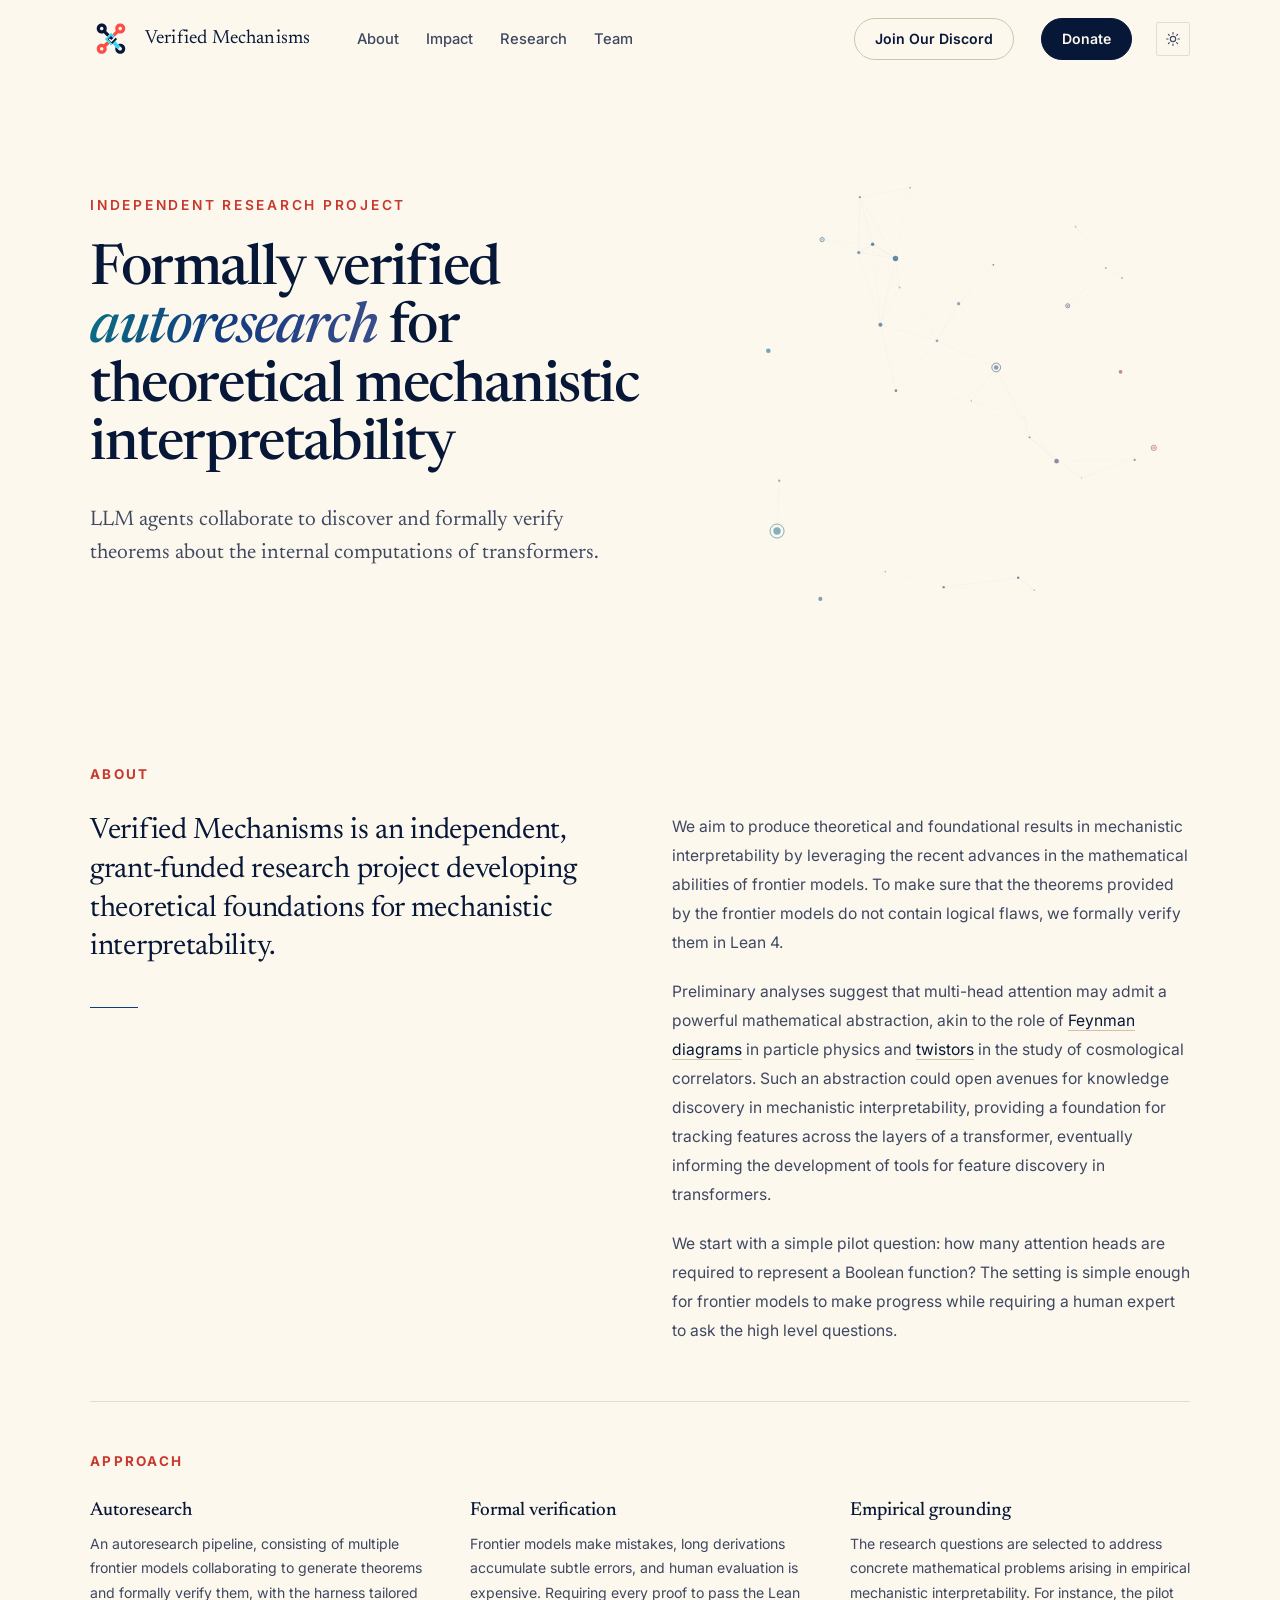
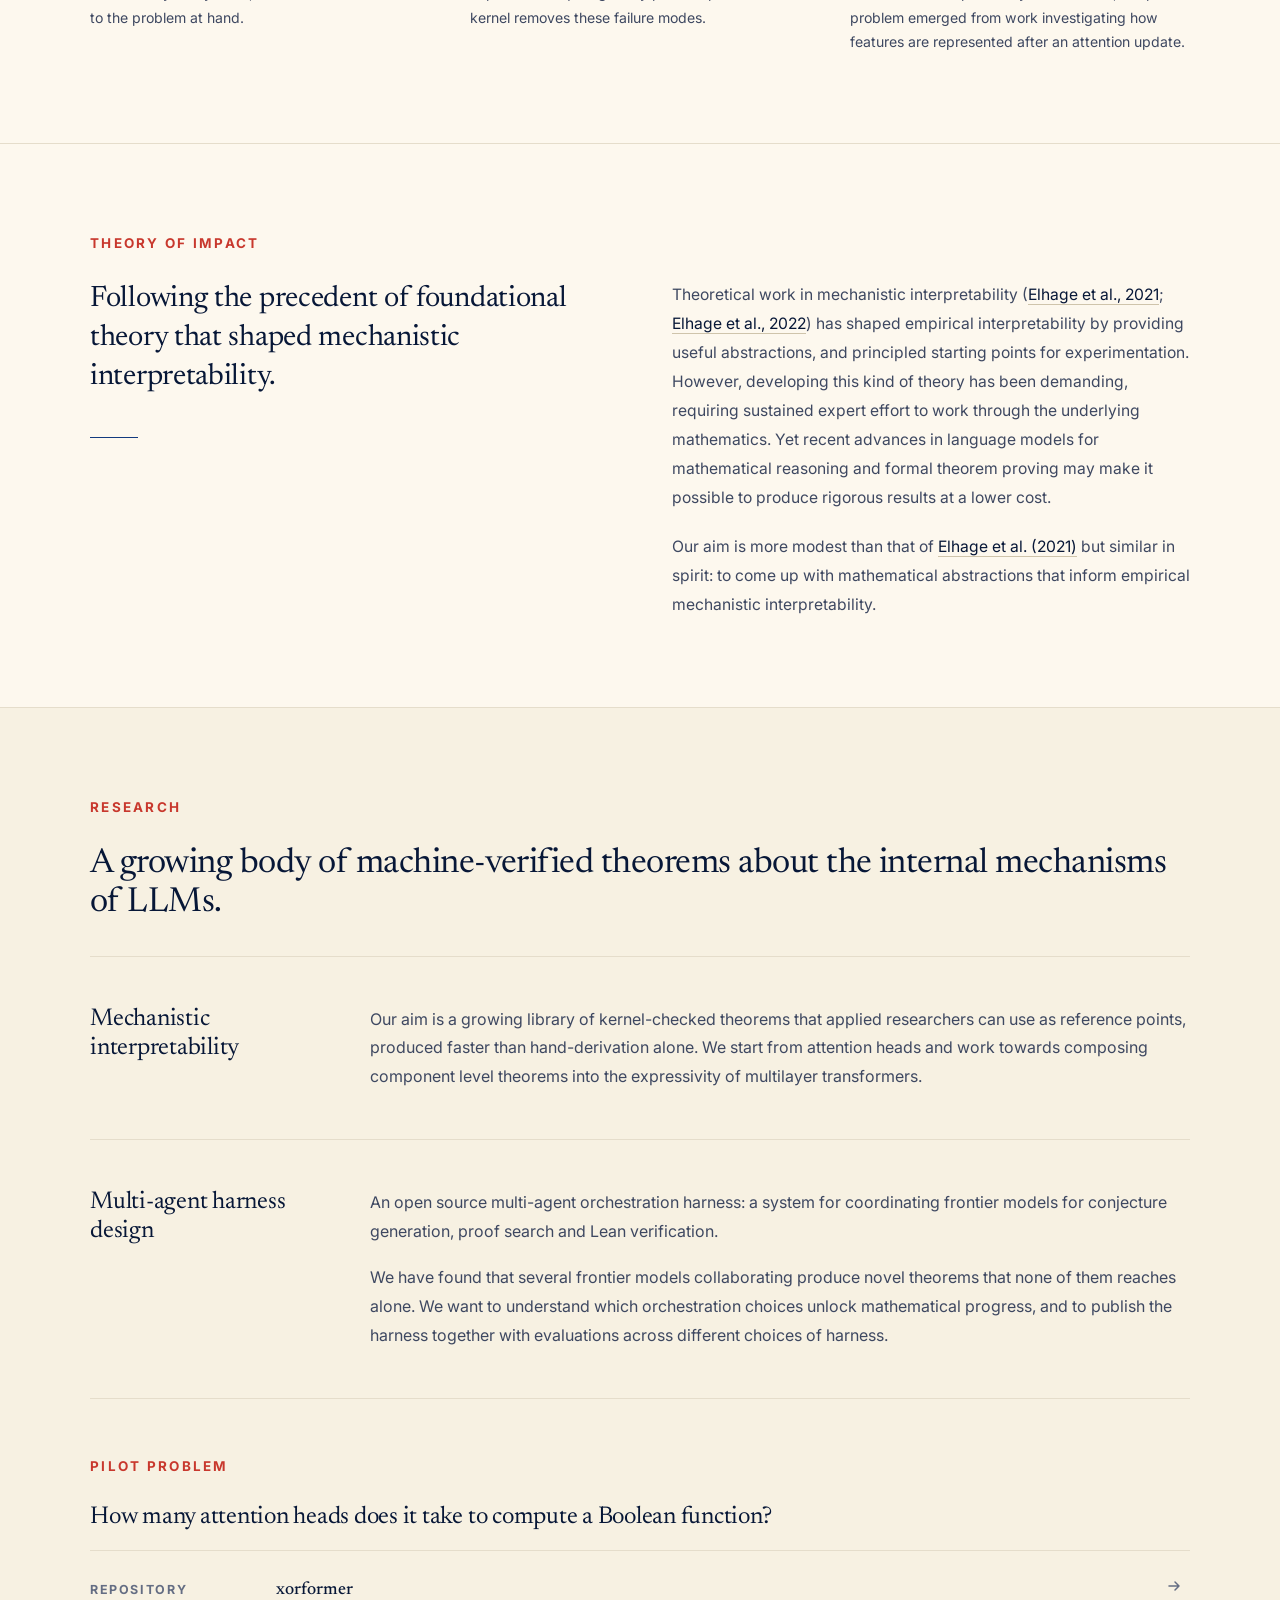
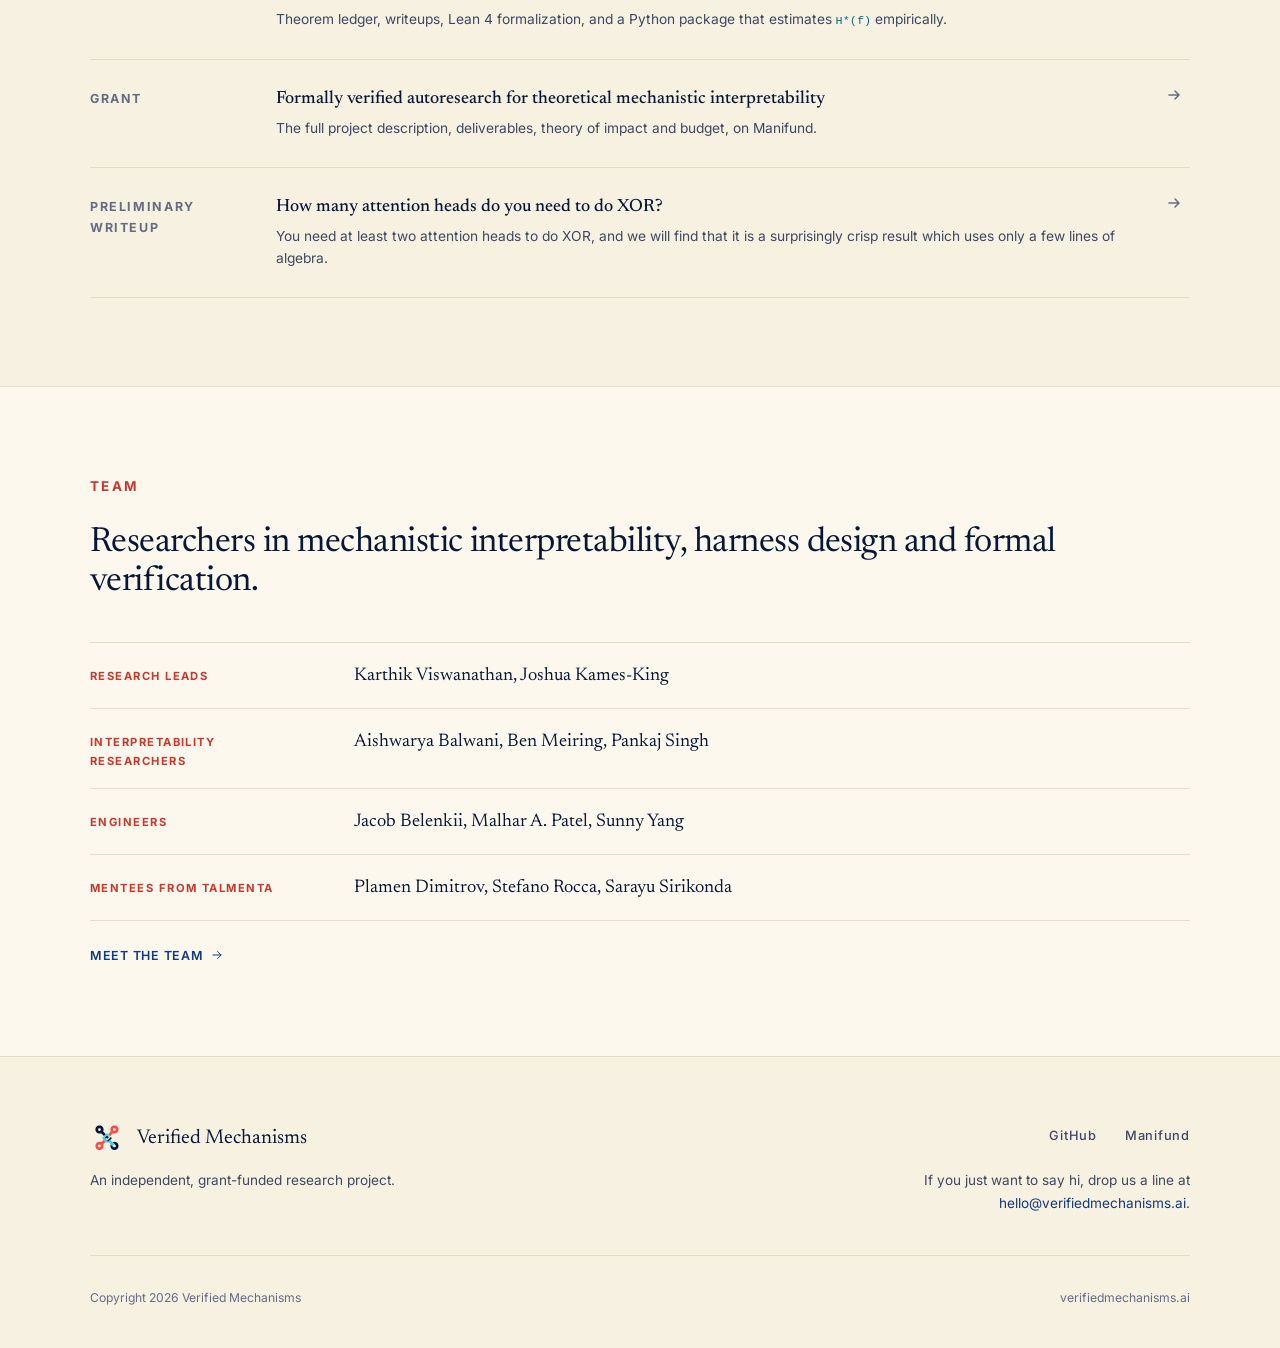
==== commit e23b7980: "Add the team page and turn the home page roster into a names-by-group teaser The pilot team is eleve" ====
--- a/index.html
+++ b/index.html
@@ -42,7 +42,7 @@
       <li><a href="#about">About</a></li>
       <li><a href="#impact">Impact</a></li>
       <li><a href="#research">Research</a></li>
-      <li><a href="#team">Team</a></li>
+      <li><a href="/team/">Team</a></li>
       <li class="nav-cta-item--lead"><a class="nav-cta nav-cta--ghost" href="https://discord.gg/DaYmn36k" target="_blank" rel="noopener">Join Our Discord</a></li>
       <li><a class="nav-cta nav-cta--solid" href="https://manifund.org/projects/formally-verified-autoresearch-for-theoretical-mech-interp" target="_blank" rel="noopener">Donate</a></li>
     </ul>
@@ -194,100 +194,28 @@
   <section class="section section--bordered" id="team">
     <div class="section-inner">
       <p class="section-label reveal">Team</p>
-      <h2 class="section-heading reveal">Researchers in mechanistic interpretability and Lean formalization.</h2>
-      <p class="section-intro reveal">The current team consists of researchers with expertise in mechanistic interpretability and Lean formalization. We plan to onboard additional researchers over the coming months to help with the multi agent orchestration and mechanistic interpretability aspects of this project.</p>
-
-      <div class="team-grid">
-        <div class="team-member reveal">
-          <div>
-            <h3 class="team-name"><a href="https://karthikviswanathn.github.io" target="_blank" rel="noopener">Karthik Viswanathan</a></h3>
-            <p class="team-role">Research lead</p>
-            <div class="team-links">
-              <a href="https://karthikviswanathn.github.io" target="_blank" rel="noopener" aria-label="Website" title="Website">
-                <svg class="icon-stroke" viewBox="0 0 24 24" aria-hidden="true"><circle cx="12" cy="12" r="9"/><path d="M3 12h18M12 3c2.5 2.6 3.8 5.7 3.8 9s-1.3 6.4-3.8 9c-2.5-2.6-3.8-5.7-3.8-9S9.5 5.6 12 3z"/></svg>
-              </a>
-              <a href="https://www.linkedin.com/in/karthik-viswanathan-6b8a0111a/" target="_blank" rel="noopener" aria-label="LinkedIn" title="LinkedIn">
-                <svg viewBox="0 0 24 24" aria-hidden="true"><path d="M20.447 20.452h-3.554v-5.569c0-1.328-.027-3.037-1.852-3.037-1.853 0-2.136 1.445-2.136 2.939v5.667H9.351V9h3.414v1.561h.046c.477-.9 1.637-1.85 3.37-1.85 3.601 0 4.267 2.37 4.267 5.455v6.286zM5.337 7.433a2.062 2.062 0 1 1 0-4.125 2.062 2.062 0 0 1 0 4.125zm1.782 13.019H3.555V9h3.564v11.452zM22.225 0H1.771C.792 0 0 .774 0 1.729v20.542C0 23.227.792 24 1.771 24h20.451C23.2 24 24 23.227 24 22.271V1.729C24 .774 23.2 0 22.225 0z"/></svg>
-              </a>
-              <a href="https://scholar.google.com/citations?user=Qreb6HQAAAAJ" target="_blank" rel="noopener" aria-label="Google Scholar" title="Google Scholar">
-                <svg viewBox="0 0 24 24" aria-hidden="true"><path d="M5.242 13.769 0 9.5 12 0l12 9.5-5.242 4.269C17.548 11.249 14.978 9.5 12 9.5s-5.548 1.749-6.758 4.269zM12 10a7 7 0 1 0 0 14 7 7 0 0 0 0-14z"/></svg>
-              </a>
-            </div>
-          </div>
-          <p class="team-bio">Currently in MATS 9.1 with Simplex, after a Physics PhD at the University of Amsterdam and a MARS 3.0 with Geodesic Research. Likes to work on mechanistic interpretability, even though it is damn hard.</p>
-        </div>
-
-        <div class="team-member reveal" style="transition-delay:0.08s">
-          <div>
-            <h3 class="team-name"><a href="https://scholar.google.com/citations?user=3WWQQb4AAAAJ&amp;hl=en" target="_blank" rel="noopener">Joshua Kames-King</a></h3>
-            <p class="team-role">Research lead</p>
-            <div class="team-links">
-              <a href="https://www.linkedin.com/in/joshua-kames-king-a87919376/" target="_blank" rel="noopener" aria-label="LinkedIn" title="LinkedIn">
-                <svg viewBox="0 0 24 24" aria-hidden="true"><path d="M20.447 20.452h-3.554v-5.569c0-1.328-.027-3.037-1.852-3.037-1.853 0-2.136 1.445-2.136 2.939v5.667H9.351V9h3.414v1.561h.046c.477-.9 1.637-1.85 3.37-1.85 3.601 0 4.267 2.37 4.267 5.455v6.286zM5.337 7.433a2.062 2.062 0 1 1 0-4.125 2.062 2.062 0 0 1 0 4.125zm1.782 13.019H3.555V9h3.564v11.452zM22.225 0H1.771C.792 0 0 .774 0 1.729v20.542C0 23.227.792 24 1.771 24h20.451C23.2 24 24 23.227 24 22.271V1.729C24 .774 23.2 0 22.225 0z"/></svg>
-              </a>
-              <a href="https://scholar.google.com/citations?user=3WWQQb4AAAAJ&amp;hl=en" target="_blank" rel="noopener" aria-label="Google Scholar" title="Google Scholar">
-                <svg viewBox="0 0 24 24" aria-hidden="true"><path d="M5.242 13.769 0 9.5 12 0l12 9.5-5.242 4.269C17.548 11.249 14.978 9.5 12 9.5s-5.548 1.749-6.758 4.269zM12 10a7 7 0 1 0 0 14 7 7 0 0 0 0-14z"/></svg>
-              </a>
-            </div>
-          </div>
-          <p class="team-bio">Currently an Iliad fellow, after a postdoc at EPFL and a PhD in string theory at University of Bonn. Likes mechanistic interpretability, formal verification, and believes that AI safety should eventually mostly run itself.</p>
-        </div>
-
-        <div class="team-member reveal" style="transition-delay:0.16s">
-          <div>
-            <h3 class="team-name"><a href="https://github.com/pevogam" target="_blank" rel="noopener">Plamen Dimitrov</a></h3>
-            <p class="team-role">Lean formalization</p>
-            <div class="team-links">
-              <a href="https://plamendimitrov.name/" target="_blank" rel="noopener" aria-label="Website" title="Website">
-                <svg class="icon-stroke" viewBox="0 0 24 24" aria-hidden="true"><circle cx="12" cy="12" r="9"/><path d="M3 12h18M12 3c2.5 2.6 3.8 5.7 3.8 9s-1.3 6.4-3.8 9c-2.5-2.6-3.8-5.7-3.8-9S9.5 5.6 12 3z"/></svg>
-              </a>
-              <a href="https://github.com/pevogam" target="_blank" rel="noopener" aria-label="GitHub" title="GitHub">
-                <svg viewBox="0 0 24 24" aria-hidden="true"><path d="M12 .297c-6.63 0-12 5.373-12 12 0 5.303 3.438 9.8 8.205 11.385.6.113.82-.258.82-.577 0-.285-.01-1.04-.015-2.04-3.338.724-4.042-1.61-4.042-1.61C4.422 18.07 3.633 17.7 3.633 17.7c-1.087-.744.084-.729.084-.729 1.205.084 1.838 1.236 1.838 1.236 1.07 1.835 2.809 1.305 3.495.998.108-.776.417-1.305.76-1.605-2.665-.3-5.466-1.332-5.466-5.93 0-1.31.465-2.38 1.235-3.22-.135-.303-.54-1.523.105-3.176 0 0 1.005-.322 3.3 1.23.96-.267 1.98-.399 3-.405 1.02.006 2.04.138 3 .405 2.28-1.552 3.285-1.23 3.285-1.23.645 1.653.24 2.873.12 3.176.765.84 1.23 1.91 1.23 3.22 0 4.61-2.805 5.625-5.475 5.92.42.36.81 1.096.81 2.22 0 1.606-.015 2.896-.015 3.286 0 .315.21.69.825.57C20.565 22.092 24 17.592 24 12.297c0-6.627-5.373-12-12-12"/></svg>
-              </a>
-            </div>
-          </div>
-          <p class="team-bio">An independent researcher in type theoretic formalization of AI and complex systems, with a triple MSc in Mathematical Modelling in Engineering. Likes emergent properties of ANNs and interpretability.</p>
-        </div>
-
-        <div class="team-member reveal" style="transition-delay:0.24s">
-          <div>
-            <h3 class="team-name"><a href="https://github.com/ster-oc" target="_blank" rel="noopener">Stefano Rocca</a></h3>
-            <p class="team-role">Researcher</p>
-            <div class="team-links">
-              <a href="https://github.com/ster-oc" target="_blank" rel="noopener" aria-label="GitHub" title="GitHub">
-                <svg viewBox="0 0 24 24" aria-hidden="true"><path d="M12 .297c-6.63 0-12 5.373-12 12 0 5.303 3.438 9.8 8.205 11.385.6.113.82-.258.82-.577 0-.285-.01-1.04-.015-2.04-3.338.724-4.042-1.61-4.042-1.61C4.422 18.07 3.633 17.7 3.633 17.7c-1.087-.744.084-.729.084-.729 1.205.084 1.838 1.236 1.838 1.236 1.07 1.835 2.809 1.305 3.495.998.108-.776.417-1.305.76-1.605-2.665-.3-5.466-1.332-5.466-5.93 0-1.31.465-2.38 1.235-3.22-.135-.303-.54-1.523.105-3.176 0 0 1.005-.322 3.3 1.23.96-.267 1.98-.399 3-.405 1.02.006 2.04.138 3 .405 2.28-1.552 3.285-1.23 3.285-1.23.645 1.653.24 2.873.12 3.176.765.84 1.23 1.91 1.23 3.22 0 4.61-2.805 5.625-5.475 5.92.42.36.81 1.096.81 2.22 0 1.606-.015 2.896-.015 3.286 0 .315.21.69.825.57C20.565 22.092 24 17.592 24 12.297c0-6.627-5.373-12-12-12"/></svg>
-              </a>
-            </div>
-          </div>
-          <p class="team-bio">An independent researcher with an MSc in Mathematics, recently working on formalized mathematics, automated theorem proving, and AI-assisted mathematical reasoning. Likes to spend his free time thinking about mirror symmetry.</p>
-        </div>
-
-        <div class="team-member reveal" style="transition-delay:0.32s">
-          <div>
-            <h3 class="team-name">Sarayu Sirikonda</h3>
-            <p class="team-role">Researcher</p>
-            <div class="team-links">
-              <a href="https://www.linkedin.com/in/sarayu-sirikonda/" target="_blank" rel="noopener" aria-label="LinkedIn" title="LinkedIn">
-                <svg viewBox="0 0 24 24" aria-hidden="true"><path d="M20.447 20.452h-3.554v-5.569c0-1.328-.027-3.037-1.852-3.037-1.853 0-2.136 1.445-2.136 2.939v5.667H9.351V9h3.414v1.561h.046c.477-.9 1.637-1.85 3.37-1.85 3.601 0 4.267 2.37 4.267 5.455v6.286zM5.337 7.433a2.062 2.062 0 1 1 0-4.125 2.062 2.062 0 0 1 0 4.125zm1.782 13.019H3.555V9h3.564v11.452zM22.225 0H1.771C.792 0 0 .774 0 1.729v20.542C0 23.227.792 24 1.771 24h20.451C23.2 24 24 23.227 24 22.271V1.729C24 .774 23.2 0 22.225 0z"/></svg>
-              </a>
-            </div>
-          </div>
-          <p class="team-bio">Studying applied mathematics at UC Berkeley, with an interest in the intersection of mathematics and machine learning. Likes exploring new areas of mathematics and learning from others through collaboration.</p>
-        </div>
-
-        <div class="team-member reveal" style="transition-delay:0.4s">
-          <div>
-            <h3 class="team-name"><a href="https://scholar.google.com/citations?user=241-M6AAAAAJ&amp;hl=en" target="_blank" rel="noopener">Fahad Sarwar</a></h3>
-            <p class="team-role">Research manager</p>
-            <div class="team-links">
-              <a href="https://scholar.google.com/citations?user=241-M6AAAAAJ&amp;hl=en" target="_blank" rel="noopener" aria-label="Google Scholar" title="Google Scholar">
-                <svg viewBox="0 0 24 24" aria-hidden="true"><path d="M5.242 13.769 0 9.5 12 0l12 9.5-5.242 4.269C17.548 11.249 14.978 9.5 12 9.5s-5.548 1.749-6.758 4.269zM12 10a7 7 0 1 0 0 14 7 7 0 0 0 0-14z"/></svg>
-              </a>
-            </div>
-          </div>
-          <p class="team-bio">Manages around 10 research projects and 30 researchers worldwide, after an MS/MPhil in Math at GC University Lahore. Likes AI-assisted theorem proving and mechanistic interpretability.</p>
-        </div>
-      </div>
+      <h2 class="section-heading reveal">Researchers in mechanistic interpretability, harness design and formal verification.</h2>
+
+      <div class="team-roll">
+        <div class="team-roll-row reveal">
+          <h3 class="team-roll-group">Research leads</h3>
+          <p class="team-roll-names"><a href="/team/#karthik-viswanathan">Karthik Viswanathan</a>, <a href="/team/#joshua-kames-king">Joshua Kames-King</a></p>
+        </div>
+        <div class="team-roll-row reveal">
+          <h3 class="team-roll-group">Interpretability researchers</h3>
+          <p class="team-roll-names"><a href="/team/#aishwarya-balwani">Aishwarya Balwani</a>, <a href="/team/#ben-meiring">Ben Meiring</a>, <a href="/team/#pankaj-singh">Pankaj Singh</a></p>
+        </div>
+        <div class="team-roll-row reveal">
+          <h3 class="team-roll-group">Engineers</h3>
+          <p class="team-roll-names"><a href="/team/#jacob-belenkii">Jacob Belenkii</a>, <a href="/team/#malhar-a-patel">Malhar A. Patel</a>, <a href="/team/#sunny-yang">Sunny Yang</a></p>
+        </div>
+        <div class="team-roll-row reveal">
+          <h3 class="team-roll-group">Mentees from Talmenta</h3>
+          <p class="team-roll-names"><a href="/team/#plamen-dimitrov">Plamen Dimitrov</a>, <a href="/team/#stefano-rocca">Stefano Rocca</a>, <a href="/team/#sarayu-sirikonda">Sarayu Sirikonda</a></p>
+        </div>
+      </div>
+
+      <a class="card-link reveal" href="/team/">Meet the team <svg viewBox="0 0 24 24" fill="none" stroke="currentColor" stroke-width="1.7" stroke-linecap="round" stroke-linejoin="round" aria-hidden="true"><path d="M5 12h14M13 6l6 6-6 6"/></svg></a>
     </div>
   </section>
 
--- a/assets/site.css
+++ b/assets/site.css
@@ -525,19 +525,38 @@
 
 /* ---------- team ---------- */
 
-/* With the portraits gone a centred three-up grid has nothing holding it to an
-   axis, so the roster takes the Research section's row grammar instead: name
-   and role in the left column, bio and links in the right, hairline between. */
-.team-grid { margin-top: 3rem; }
-.team-member {
+/* The roster lives on /team/ (cards below). These name, role, bio and link
+   styles are shared with it. */
+
+/* Home page roster: one hairline row per group, names on the right in the
+   serif, each linking to its card on /team/. */
+.team-roll { margin-top: 2.5rem; }
+.team-roll-row {
   display: grid;
   grid-template-columns: 14rem 1fr;
-  gap: 3.5rem;
-  align-items: start;
-  padding: 2.25rem 0;
+  gap: 2.5rem;
+  align-items: baseline;
+  padding: 1.1rem 0;
   border-top: 1px solid var(--border);
 }
-.team-member:last-of-type { border-bottom: 1px solid var(--border); }
+.team-roll-row:last-child { border-bottom: 1px solid var(--border); }
+.team-roll-group {
+  font-size: 0.7rem;
+  font-weight: 700;
+  letter-spacing: 0.13em;
+  text-transform: uppercase;
+  color: var(--eyebrow);
+  margin: 0;
+}
+.team-roll-names {
+  font-family: var(--font-display);
+  font-size: 1.15rem;
+  line-height: 1.6;
+  color: var(--text);
+  margin: 0;
+}
+.team-roll-names a { color: var(--text); transition: color 0.25s var(--ease); }
+.team-roll-names a:hover { color: var(--accent); }
 
 .team-name {
   font-family: var(--font-display);
@@ -591,6 +610,100 @@
   stroke-width: 1.7;
   stroke-linecap: round;
   stroke-linejoin: round;
+}
+
+/* ---------- team page ---------- */
+
+/* /team/ groups the roster by role. Each card's header is a button, so the
+   whole card toggles; the bio and links sit in a panel whose grid row grows
+   from 0fr to 1fr, which animates height without measuring it. */
+/* Declared after .page-inner so the wider measure wins on /team/. */
+.page-inner.page-inner--wide { max-width: var(--maxw); }
+
+.people-group { margin-bottom: 3.5rem; }
+.people-group:last-child { margin-bottom: 0; }
+.page-body .people-group h2 { margin-top: 0; }
+.page-body .people-group h2 a { color: inherit; border-bottom: 1px solid var(--border-lit); }
+.page-body .people-group h2 a:hover { color: var(--accent); border-bottom-color: var(--accent); }
+
+.people-grid {
+  display: grid;
+  grid-template-columns: repeat(3, minmax(0, 1fr));
+  gap: 1.25rem;
+  align-items: start; /* an open card grows alone, its neighbours keep their height */
+}
+
+.person {
+  scroll-margin-top: 6rem; /* deep links land below the fixed nav */
+  background: var(--card-bg);
+  border: 1px solid var(--border);
+  border-radius: 2px;
+  transition: border-color 0.4s var(--ease), background 0.4s var(--ease);
+}
+.person:hover, .person.is-open { border-color: var(--border-lit); background: var(--card-bg-hover); }
+
+.person-toggle {
+  display: grid;
+  grid-template-columns: minmax(0, 1fr) auto;
+  grid-template-areas: "name chev" "role chev";
+  column-gap: 1rem;
+  width: 100%;
+  margin: 0;
+  padding: 1.5rem 1.6rem;
+  background: none;
+  border: 0;
+  color: inherit;
+  font: inherit;
+  text-align: left;
+  cursor: pointer;
+}
+.person-toggle:focus-visible { outline: 2px solid var(--accent); outline-offset: -2px; }
+.person-name {
+  grid-area: name;
+  font-family: var(--font-display);
+  font-size: 1.3rem;
+  font-weight: 400;
+  line-height: 1.25;
+  letter-spacing: -0.01em;
+  color: var(--text);
+  transition: color 0.25s var(--ease);
+}
+.person-toggle:hover .person-name, .person.is-open .person-name { color: var(--accent); }
+.person-role {
+  grid-area: role;
+  margin-top: 0.45rem;
+  font-size: 0.7rem;
+  font-weight: 700;
+  letter-spacing: 0.13em;
+  text-transform: uppercase;
+  color: var(--eyebrow);
+}
+.person-chevron {
+  grid-area: chev;
+  align-self: center;
+  width: 18px;
+  height: 18px;
+  color: var(--text-mute);
+  transition: transform 0.35s var(--ease), color 0.25s var(--ease);
+}
+.person-toggle:hover .person-chevron { color: var(--accent); }
+.person.is-open .person-chevron { transform: rotate(180deg); }
+
+.person-panel {
+  display: grid;
+  grid-template-rows: 0fr;
+  transition: grid-template-rows 0.35s var(--ease);
+}
+.person.is-open .person-panel { grid-template-rows: 1fr; }
+.person-panel-inner { min-height: 0; overflow: hidden; }
+.person-panel .team-bio { padding: 0 1.6rem; margin: 0; }
+.person-panel .team-links { padding: 0 1.6rem 1.5rem; margin-top: 1rem; }
+
+@media (max-width: 1024px) {
+  .people-grid { grid-template-columns: repeat(2, minmax(0, 1fr)); }
+}
+@media (max-width: 640px) {
+  .people-grid { grid-template-columns: 1fr; }
 }
 
 /* ---------- careers ---------- */
@@ -851,7 +964,7 @@
   .about-grid { grid-template-columns: 1fr; gap: 2.5rem; }
   .approach-grid { grid-template-columns: 1fr; gap: 2.25rem; }
   .strand { grid-template-columns: 1fr; gap: 1.5rem; padding: 2.5rem 0; }
-  .team-member { grid-template-columns: 1fr; gap: 1.1rem; padding: 2rem 0; }
+  .team-roll-row { grid-template-columns: 1fr; gap: 0.35rem; }
   .roles-grid { grid-template-columns: 1fr; }
 }
 
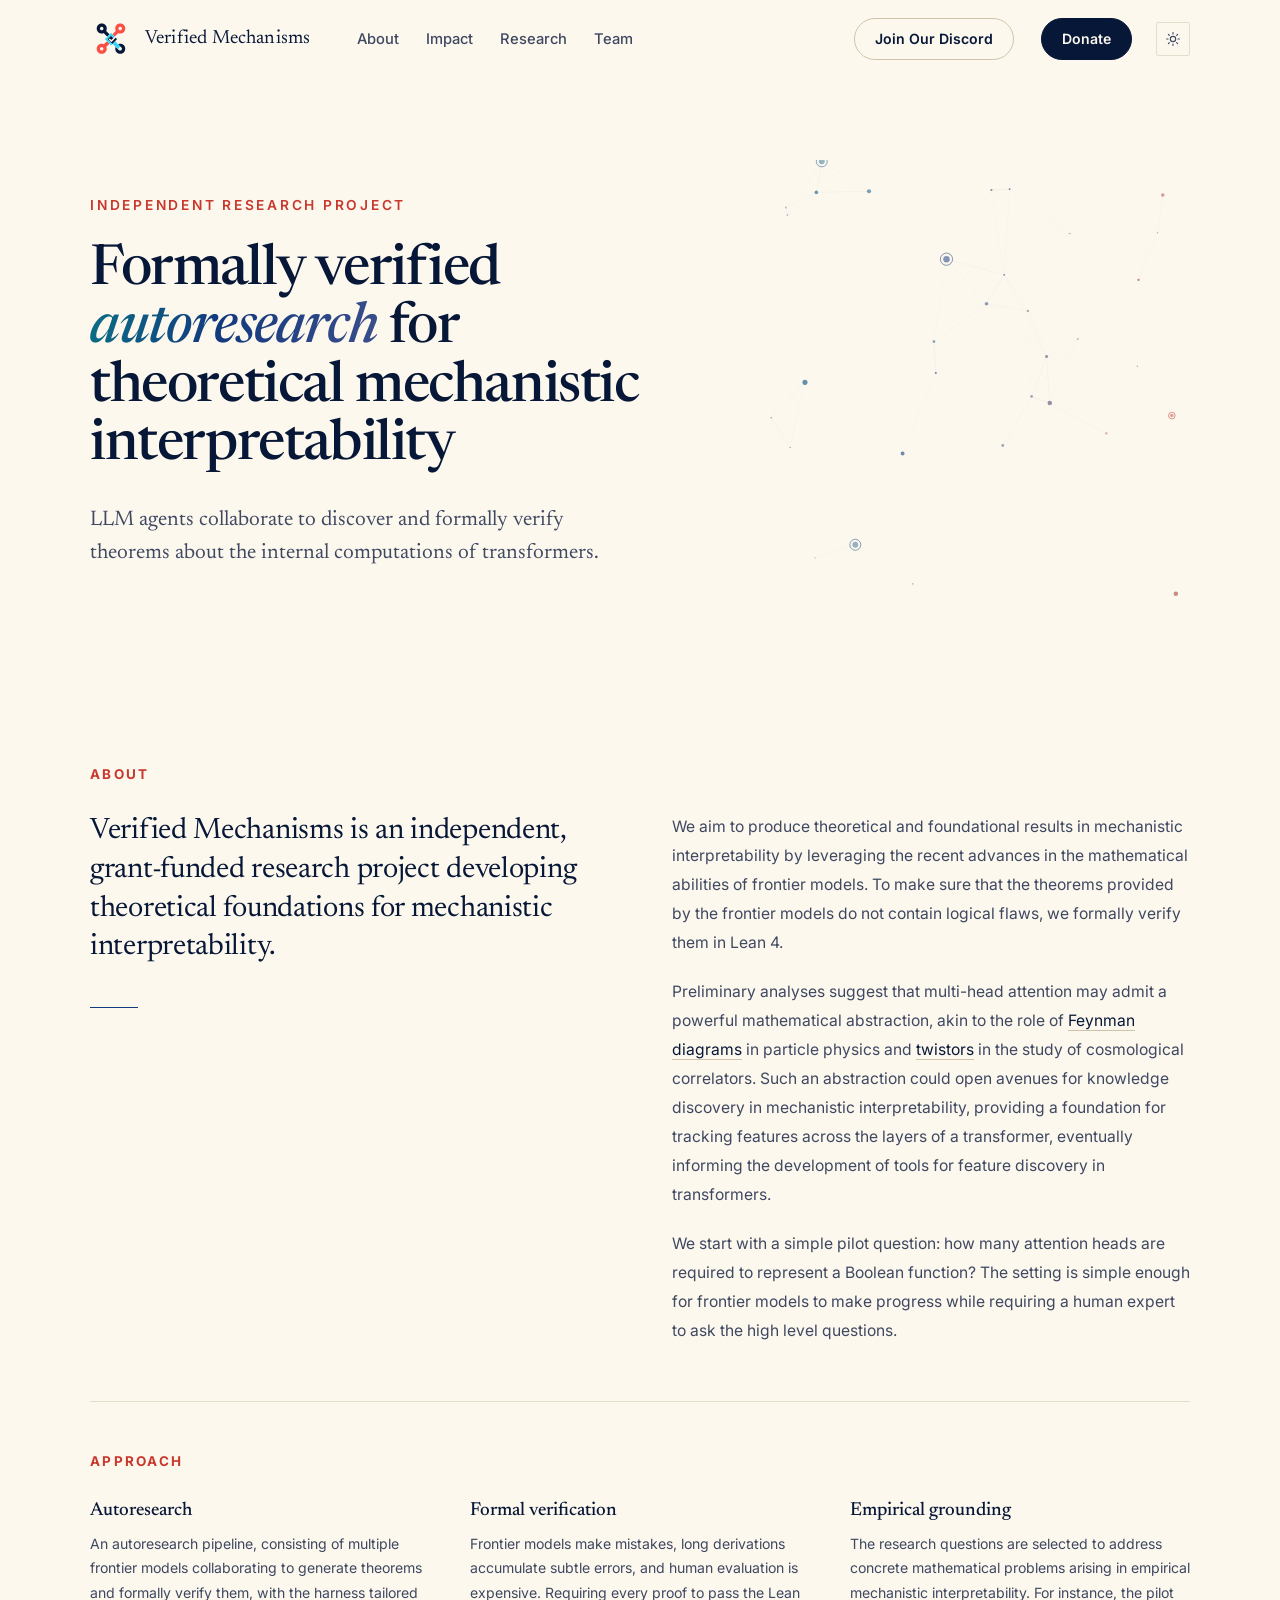
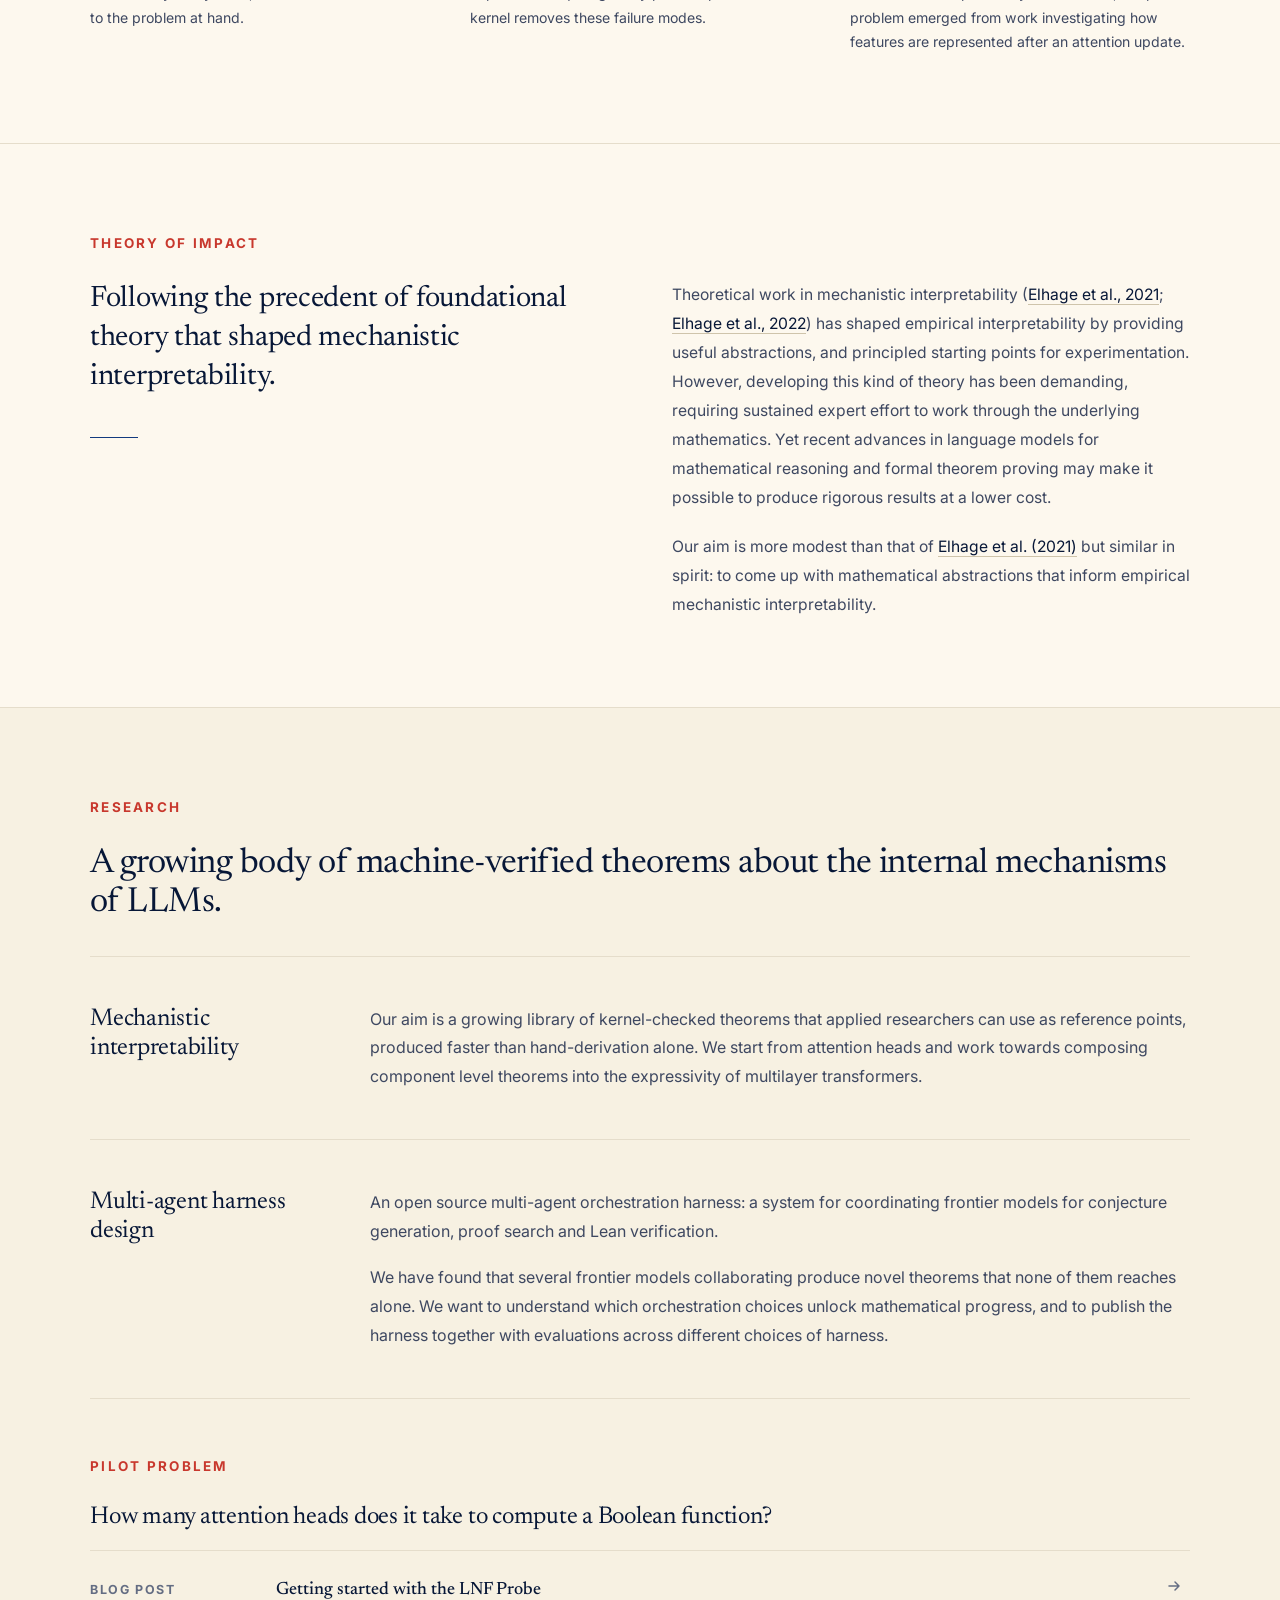
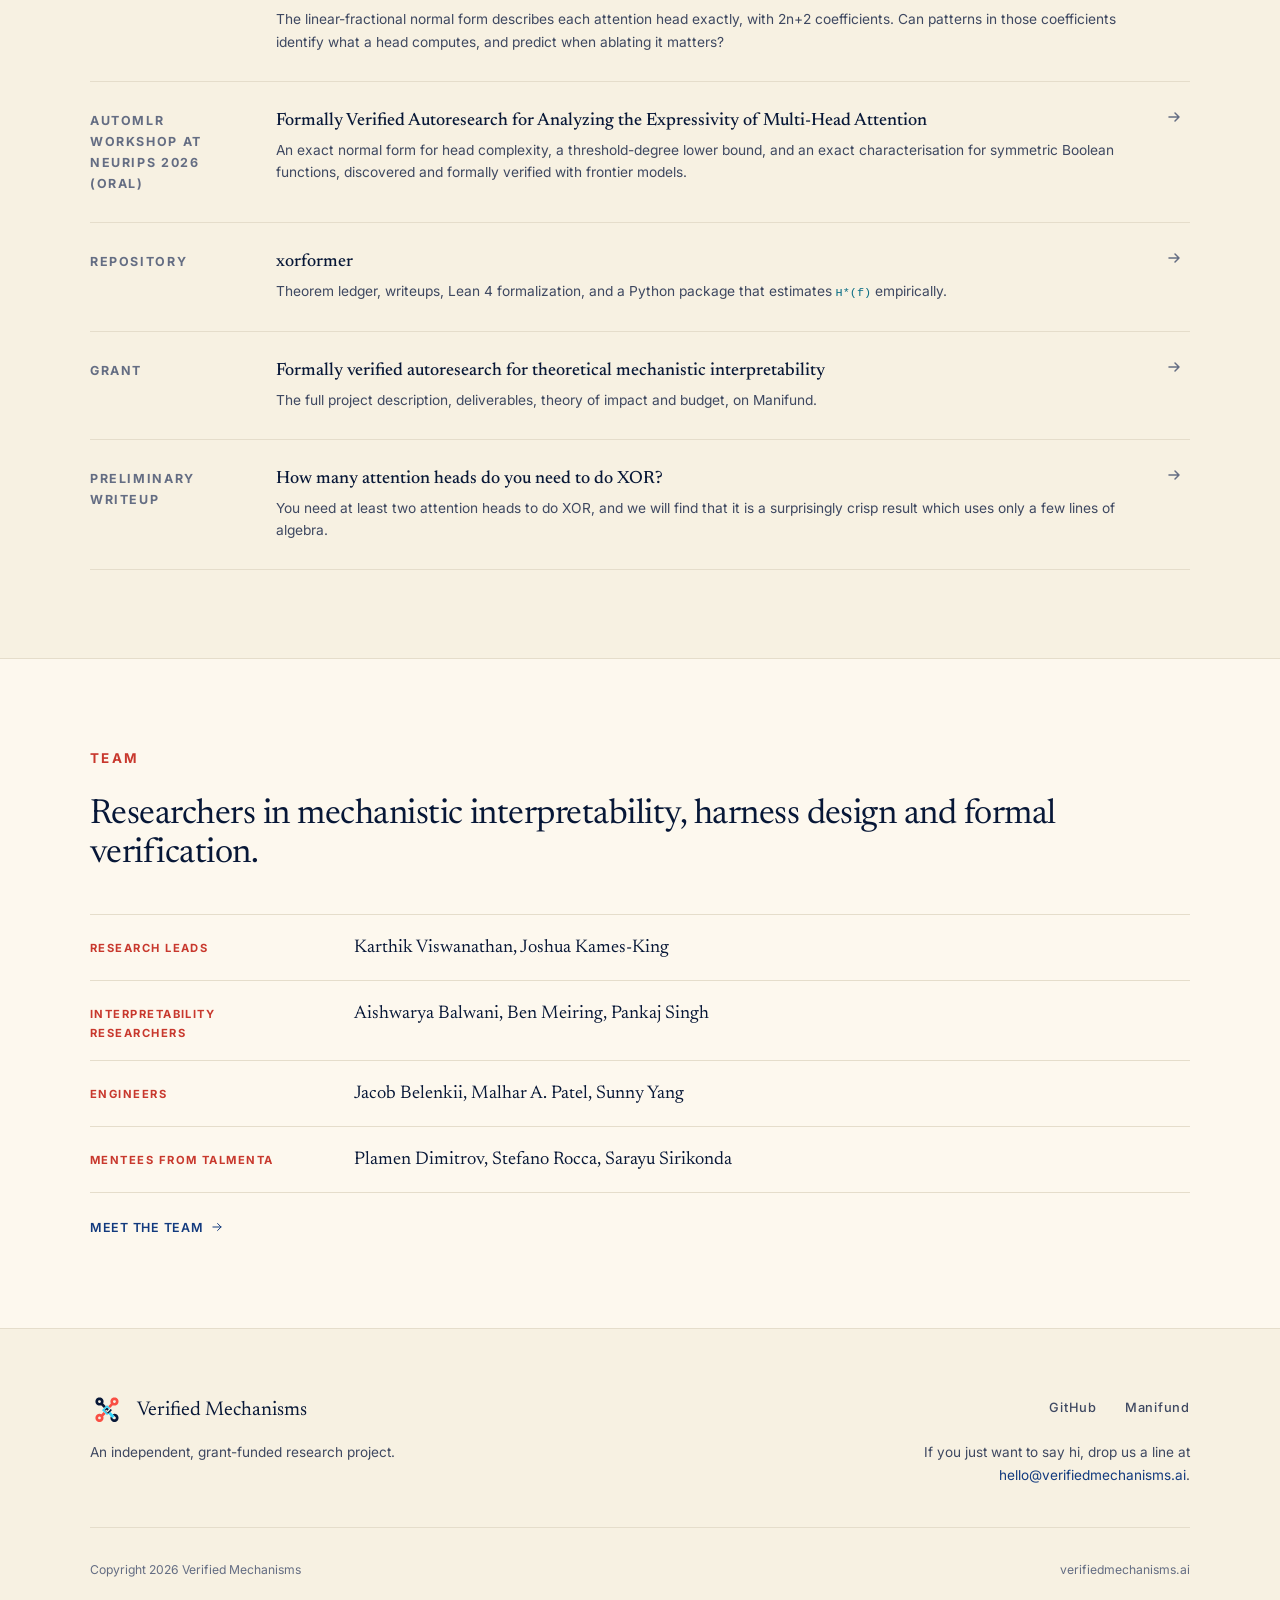
==== commit b2022797: "Host the XOR and LNF probe posts and surface the NeurIPS preprint - Port "How many attention heads d" ====
--- a/index.html
+++ b/index.html
@@ -157,6 +157,26 @@
 
       <ul class="outputs-list reveal">
         <li>
+          <a class="output" href="/blog/getting-started-with-the-lnf-probe/">
+            <span class="output-kind">Blog post</span>
+            <span class="output-body">
+              <span class="output-title">Getting started with the LNF Probe</span>
+              <span class="output-desc">The linear-fractional normal form describes each attention head exactly, with 2n+2 coefficients. Can patterns in those coefficients identify what a head computes, and predict when ablating it matters?</span>
+            </span>
+            <span class="output-arrow"><svg viewBox="0 0 16 16" fill="none" aria-hidden="true"><path d="M3 8h10M9 4l4 4-4 4" stroke="currentColor" stroke-width="1.5" stroke-linecap="round" stroke-linejoin="round"/></svg></span>
+          </a>
+        </li>
+        <li>
+          <a class="output" href="https://arxiv.org/abs/2610.25341" target="_blank" rel="noopener">
+            <span class="output-kind">AutoMLR Workshop at NeurIPS 2026 (Oral)</span>
+            <span class="output-body">
+              <span class="output-title">Formally Verified Autoresearch for Analyzing the Expressivity of Multi-Head Attention</span>
+              <span class="output-desc">An exact normal form for head complexity, a threshold-degree lower bound, and an exact characterisation for symmetric Boolean functions, discovered and formally verified with frontier models.</span>
+            </span>
+            <span class="output-arrow"><svg viewBox="0 0 16 16" fill="none" aria-hidden="true"><path d="M3 8h10M9 4l4 4-4 4" stroke="currentColor" stroke-width="1.5" stroke-linecap="round" stroke-linejoin="round"/></svg></span>
+          </a>
+        </li>
+        <li>
           <a class="output" href="https://github.com/VerifiedMechanisms/xorformer" target="_blank" rel="noopener">
             <span class="output-kind">Repository</span>
             <span class="output-body">
--- a/assets/site.css
+++ b/assets/site.css
@@ -943,6 +943,225 @@
 
 .apply { margin-top: 3.25rem; padding-top: 2.5rem; border-top: 1px solid var(--border); }
 
+/* ---------- blog posts ---------- */
+
+/* Long-form articles, ported from the dev site so the two read as one
+   family: the page-title serif for h1, diamond bullets, hanging numerals,
+   violet-rule blockquotes, collapsible asides and white-mounted figures. */
+.post-page { padding: 9rem var(--gutter) 5rem; }
+.post-page .back-link { margin-bottom: 2.5rem; }
+
+code {
+  font-family: var(--font-mono);
+  font-size: 0.86em;
+  color: var(--cyan);
+  background: var(--code-bg);
+  padding: 0.1em 0.35em;
+  border-radius: 2px;
+  -webkit-box-decoration-break: clone;
+  box-decoration-break: clone;
+}
+
+.entry h1 {
+  font-family: var(--font-display);
+  font-size: clamp(1.9rem, 3.6vw, 2.7rem);
+  font-weight: 300;
+  line-height: 1.08;
+  letter-spacing: -0.02em;
+  margin: 0 0 1.25rem;
+  text-wrap: balance;
+}
+/* A 300-weight serif reads grey as dark-on-cream. */
+:root[data-theme="light"] .entry h1 { font-weight: 400; }
+@media (prefers-color-scheme: light) {
+  :root:not([data-theme]) .entry h1 { font-weight: 400; }
+}
+
+.entry-meta {
+  margin: 0 0 2.5rem;
+  padding-bottom: 2rem;
+  border-bottom: 1px solid var(--border);
+  font-size: 0.95rem;
+  color: var(--text-mute);
+}
+.entry-meta a { color: var(--text-mute); border-bottom: 1px solid var(--border-lit); }
+.entry-meta a:hover { color: var(--accent); border-bottom-color: var(--accent); }
+.entry-meta .sep { margin: 0 0.5rem; }
+
+.entry--post p, .entry--post li { color: var(--text-dim); }
+.entry--post p { margin: 0 0 1.1rem; }
+.entry--post .lede { font-size: 1.08rem; line-height: 1.7; color: var(--text); margin-bottom: 1.6rem; }
+.entry--post strong { color: var(--text); font-weight: 600; }
+.entry--post li { margin-bottom: 0.8rem; line-height: 1.7; }
+.entry--post li > p { margin-bottom: 0.4rem; }
+/* anchor targets (footnotes and back-references) land below the fixed nav */
+.entry--post :target { scroll-margin-top: 7rem; }
+
+.entry--post h2 {
+  font-family: var(--font-display);
+  font-size: 1.4rem;
+  font-weight: 500;
+  line-height: 1.25;
+  letter-spacing: -0.01em;
+  margin: 3.25rem 0 1.1rem;
+}
+.entry--post h3 {
+  margin: 2.25rem 0 0.85rem;
+  font-size: 0.8rem;
+  font-weight: 700;
+  line-height: 1.5;
+  letter-spacing: 0.15em;
+  text-transform: uppercase;
+  color: var(--eyebrow);
+}
+
+/* Diamond bullets, as on the role pages. */
+.entry--post ul { list-style: none; margin: 0 0 1.1rem; padding: 0; }
+.entry--post ul > li { position: relative; padding-left: 1.5rem; }
+.entry--post ul > li::before {
+  content: '';
+  position: absolute;
+  left: 0;
+  top: 0.72em;
+  width: 6px;
+  height: 6px;
+  border: 1px solid var(--accent);
+  transform: rotate(45deg);
+}
+
+/* Numbered lists: hanging numerals in the accent, tabular so they align. */
+.entry--post ol:not(.footnotes ol) {
+  list-style: none;
+  counter-reset: step;
+  margin: 0 0 1.1rem;
+  padding: 0;
+}
+.entry--post ol:not(.footnotes ol) > li {
+  position: relative;
+  counter-increment: step;
+  padding-left: 2rem;
+}
+.entry--post ol:not(.footnotes ol) > li::before {
+  content: counter(step, decimal-leading-zero);
+  position: absolute;
+  left: 0;
+  top: 0.12em;
+  font-size: 0.78em;
+  font-weight: 600;
+  letter-spacing: 0.04em;
+  font-variant-numeric: tabular-nums;
+  color: var(--accent);
+}
+
+/* KaTeX's default 1.21em runs large beside Inter. */
+.entry--post .katex { font-size: 1.1em; }
+
+/* Display equations live in their own paragraph; let long ones scroll
+   sideways rather than break the column on small screens. */
+.entry--post .eq {
+  margin: 1.4rem 0;
+  padding-bottom: 0.35rem;
+  overflow-x: auto;
+}
+.entry--post .eq .katex-display { margin: 0.25rem 0; }
+
+/* the .callout of the role pages */
+.entry--post blockquote {
+  margin: 2rem 0;
+  padding: 1.4rem 1.6rem;
+  background: var(--note-bg);
+  border-left: 2px solid var(--violet);
+  border-radius: 0 2px 2px 0;
+}
+.entry--post blockquote p { margin: 0; color: var(--text); }
+
+/* Post figures are opaque white PNGs; sit them on their own white panel so
+   they read as figures mounted on the page, in both themes. */
+.entry--post .figure { margin: 2.5rem 0; }
+.entry--post .figure--reduced { width: 75%; margin-inline: auto; }
+.figure img {
+  display: block;
+  width: 100%;
+  height: auto;
+  background: #FFFFFF;
+  border: 1px solid var(--border);
+  border-radius: 2px;
+  padding: 0.75rem;
+}
+.figure figcaption {
+  margin-top: 0.85rem;
+  font-size: 0.85rem;
+  line-height: 1.65;
+  color: var(--text-mute);
+}
+.figure figcaption strong { color: var(--text-dim); }
+
+/* Collapsible asides, framed like the role cards. */
+.collapse {
+  margin: 2rem 0;
+  background: var(--card-bg);
+  border: 1px solid var(--border);
+  border-radius: 2px;
+  transition: border-color 0.3s var(--ease);
+}
+.collapse:hover, .collapse[open] { border-color: var(--border-lit); }
+.collapse summary {
+  position: relative;
+  padding: 1rem 1.4rem 1rem 3rem;
+  cursor: pointer;
+  list-style: none;
+  font-family: var(--font-display);
+  font-size: 1.1rem;
+  font-weight: 500;
+  line-height: 1.4;
+  color: var(--text);
+  transition: color 0.25s var(--ease);
+}
+.collapse summary::-webkit-details-marker { display: none; }
+/* a plus that turns to a cross, drawn from two bars */
+.collapse summary::before, .collapse summary::after {
+  content: '';
+  position: absolute;
+  left: 1.4rem;
+  top: 50%;
+  width: 11px;
+  height: 1.5px;
+  margin-top: -0.75px;
+  background: var(--accent);
+  transition: transform 0.3s var(--ease);
+}
+.collapse summary::after { transform: rotate(90deg); }
+.collapse[open] summary::before { transform: rotate(45deg); }
+.collapse[open] summary::after { transform: rotate(135deg); }
+.collapse summary:hover { color: var(--accent); }
+.collapse[open] summary { border-bottom: 1px solid var(--border); }
+.collapse-body { padding: 1.2rem 1.6rem 0.4rem; }
+
+.fnref { line-height: 0; }
+.fnref a { font-size: 0.72em; }
+.footnotes {
+  margin-top: 3.5rem;
+  padding-top: 2rem;
+  border-top: 1px solid var(--border);
+}
+.footnotes-label {
+  margin: 0 0 1rem;
+  font-size: 0.76rem;
+  font-weight: 700;
+  letter-spacing: 0.13em;
+  text-transform: uppercase;
+  color: var(--text-mute);
+}
+.footnotes ol { margin: 0; padding-left: 1.2rem; }
+.entry--post .footnotes li { font-size: 0.85rem; color: var(--text-mute); margin: 0 0 0.6rem; }
+.entry--post .footnotes li p { font-size: 0.85rem; color: var(--text-mute); margin: 0 0 0.3rem; }
+.entry--post .footnotes li::marker { color: var(--text-mute); }
+.footnotes .fnback { margin-left: 0.4rem; }
+
+@media (max-width: 640px) {
+  .entry--post .figure--reduced { width: 100%; }
+}
+
 /* ---------- reveal ---------- */
 
 .reveal {
@@ -973,6 +1192,7 @@
   .section { padding: 3.5rem var(--gutter); }
   .hero { padding: 7rem var(--gutter) 3.5rem; }
   .page-header { padding: 7rem var(--gutter) 2.5rem; }
+  .post-page { padding: 7rem var(--gutter) 3.5rem; }
   .brand-mark { width: 34px; height: 34px; }
   .nav-logo { font-size: 1.12rem; }
 
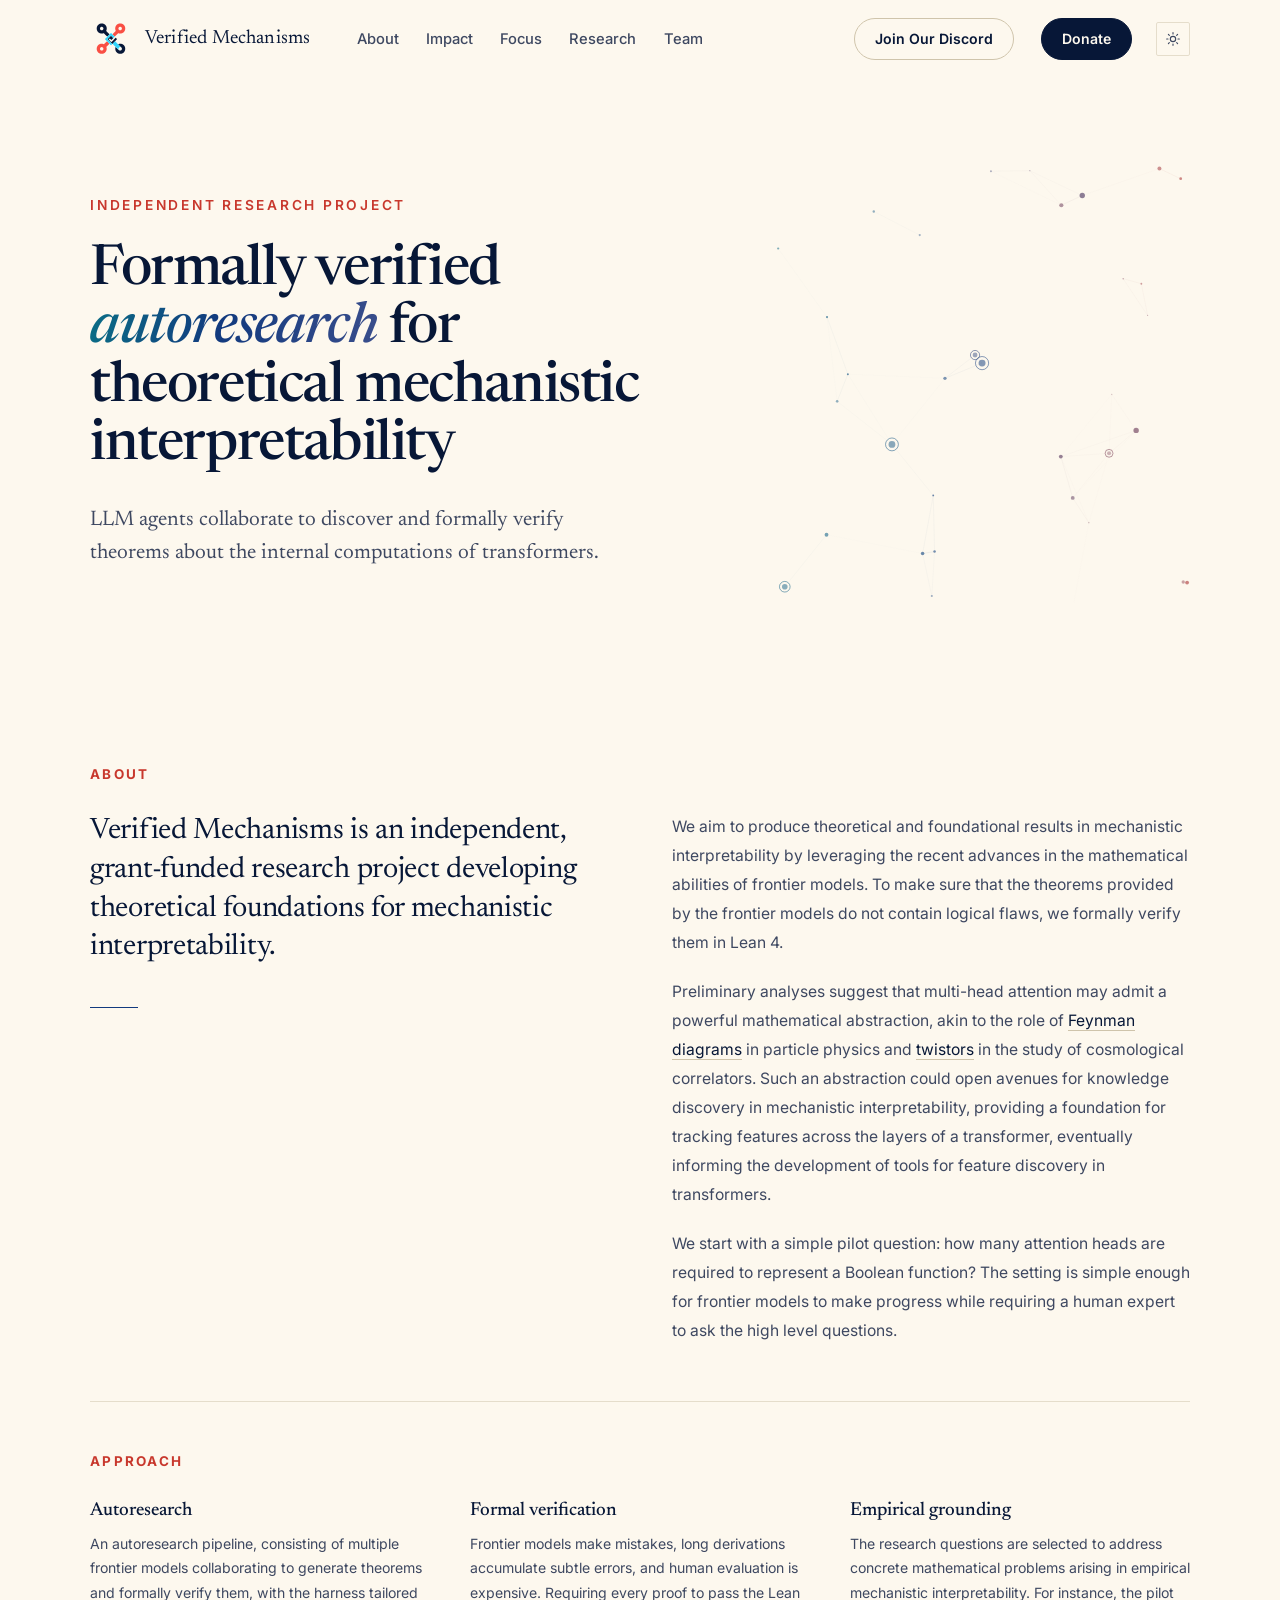
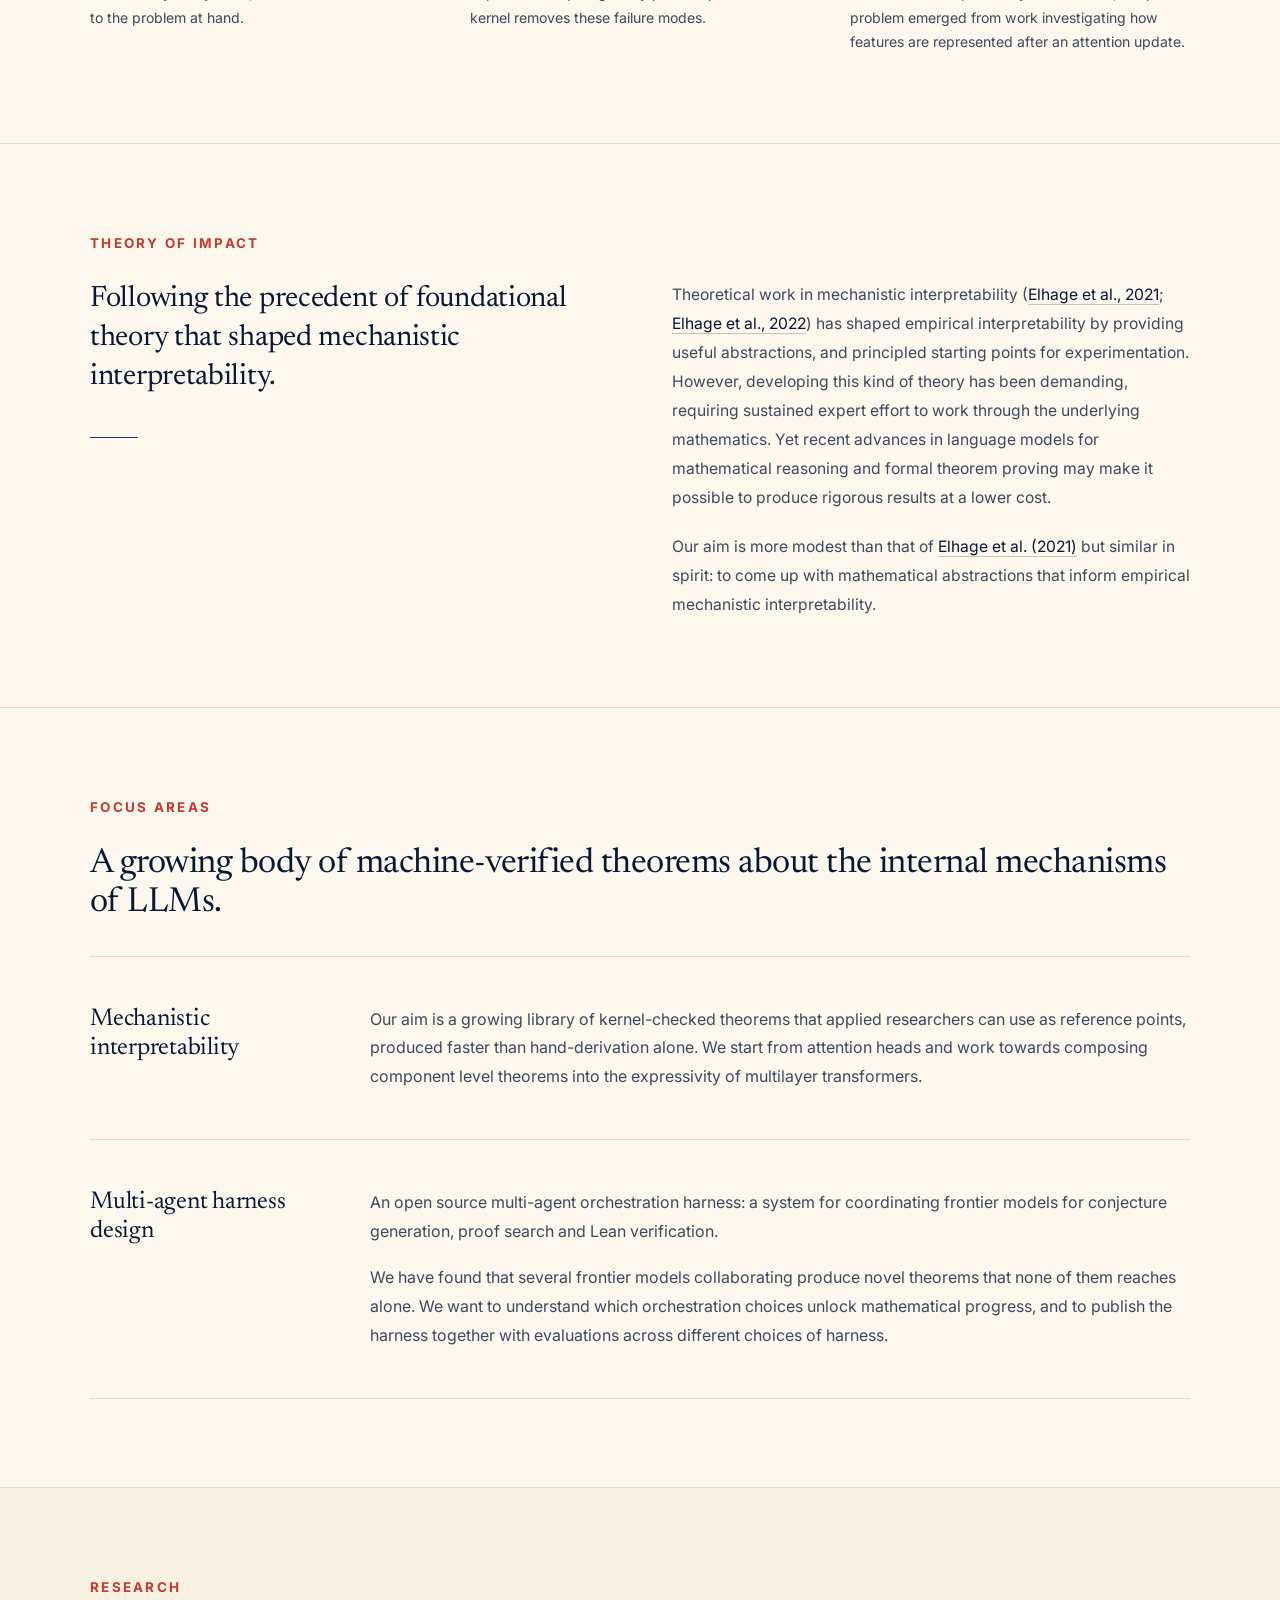
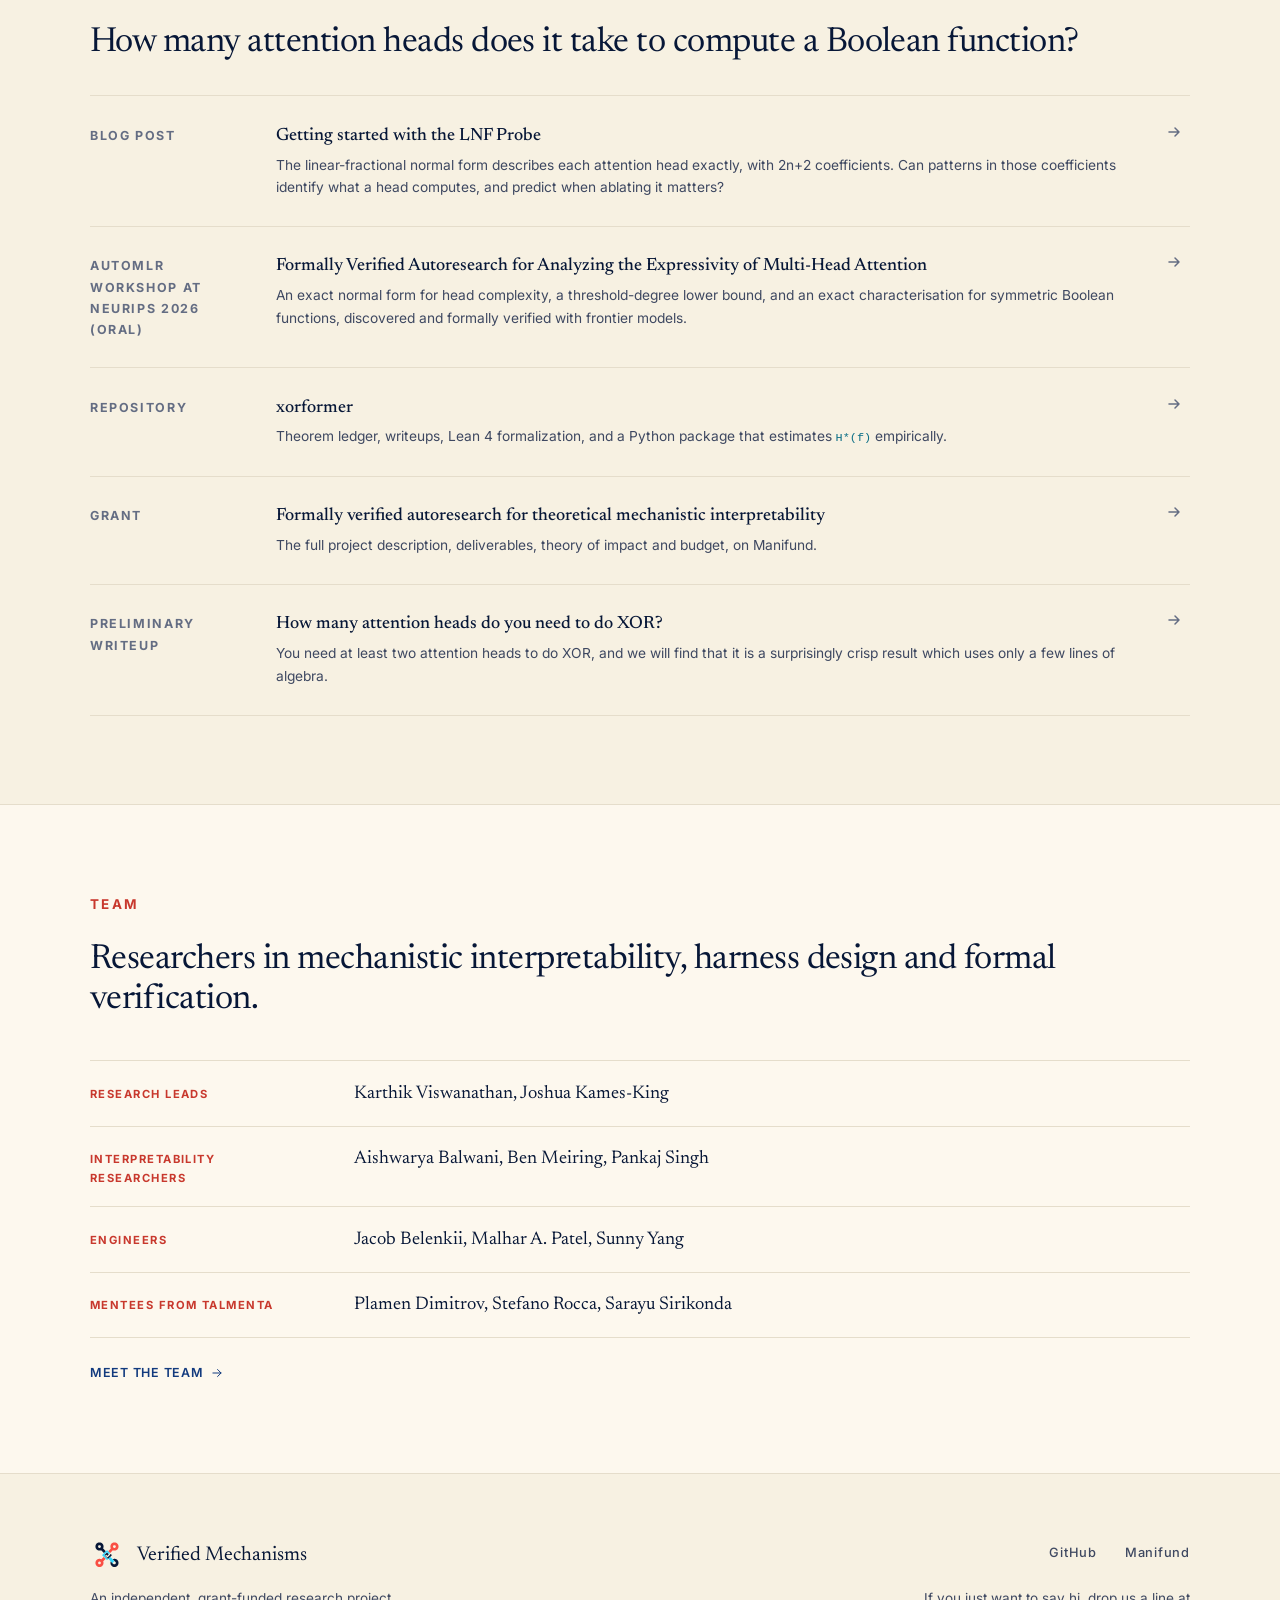
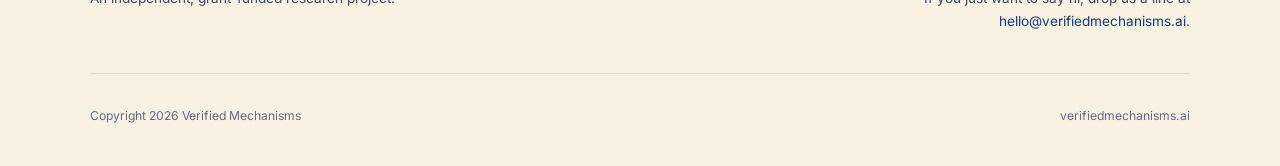
==== commit 6761e5e1: "Split the research section into Focus areas and Research The strands now live under a Focus areas se" ====
--- a/index.html
+++ b/index.html
@@ -41,6 +41,7 @@
     <ul class="nav-links" id="nav-links">
       <li><a href="#about">About</a></li>
       <li><a href="#impact">Impact</a></li>
+      <li><a href="#focus-areas">Focus</a></li>
       <li><a href="#research">Research</a></li>
       <li><a href="/team/">Team</a></li>
       <li class="nav-cta-item--lead"><a class="nav-cta nav-cta--ghost" href="https://discord.gg/DaYmn36k" target="_blank" rel="noopener">Join Our Discord</a></li>
@@ -131,10 +132,10 @@
     </div>
   </section>
 
-  <!-- ================= research ================= -->
-  <section class="section section--tinted" id="research">
-    <div class="section-inner">
-      <p class="section-label reveal">Research</p>
+  <!-- ================= focus areas ================= -->
+  <section class="section section--bordered" id="focus-areas">
+    <div class="section-inner">
+      <p class="section-label reveal">Focus areas</p>
       <h2 class="section-heading reveal">A growing body of machine-verified theorems about the internal mechanisms of LLMs.</h2>
 
       <div class="strand reveal">
@@ -152,8 +153,14 @@
         </div>
       </div>
 
-      <p class="section-label outputs-intro reveal">Pilot problem</p>
-      <h3 class="outputs-title reveal">How many attention heads does it take to compute a Boolean function?</h3>
+    </div>
+  </section>
+
+  <!-- ================= research ================= -->
+  <section class="section section--tinted" id="research">
+    <div class="section-inner">
+      <p class="section-label reveal">Research</p>
+      <h2 class="section-heading reveal">How many attention heads does it take to compute a Boolean function?</h2>
 
       <ul class="outputs-list reveal">
         <li>
--- a/assets/site.css
+++ b/assets/site.css
@@ -468,15 +468,6 @@
 
 /* ---------- outputs ---------- */
 
-.outputs-intro { margin: 3.5rem 0 0; }
-.outputs-title {
-  font-family: var(--font-display);
-  font-size: clamp(1.25rem, 1.9vw, 1.6rem);
-  font-weight: 400;
-  line-height: 1.2;
-  letter-spacing: -0.01em;
-  margin: 1.6rem 0 0;
-}
 .outputs-list { list-style: none; margin: 1.1rem 0 0; padding: 0; border-top: 1px solid var(--border); }
 .output {
   display: flex;
